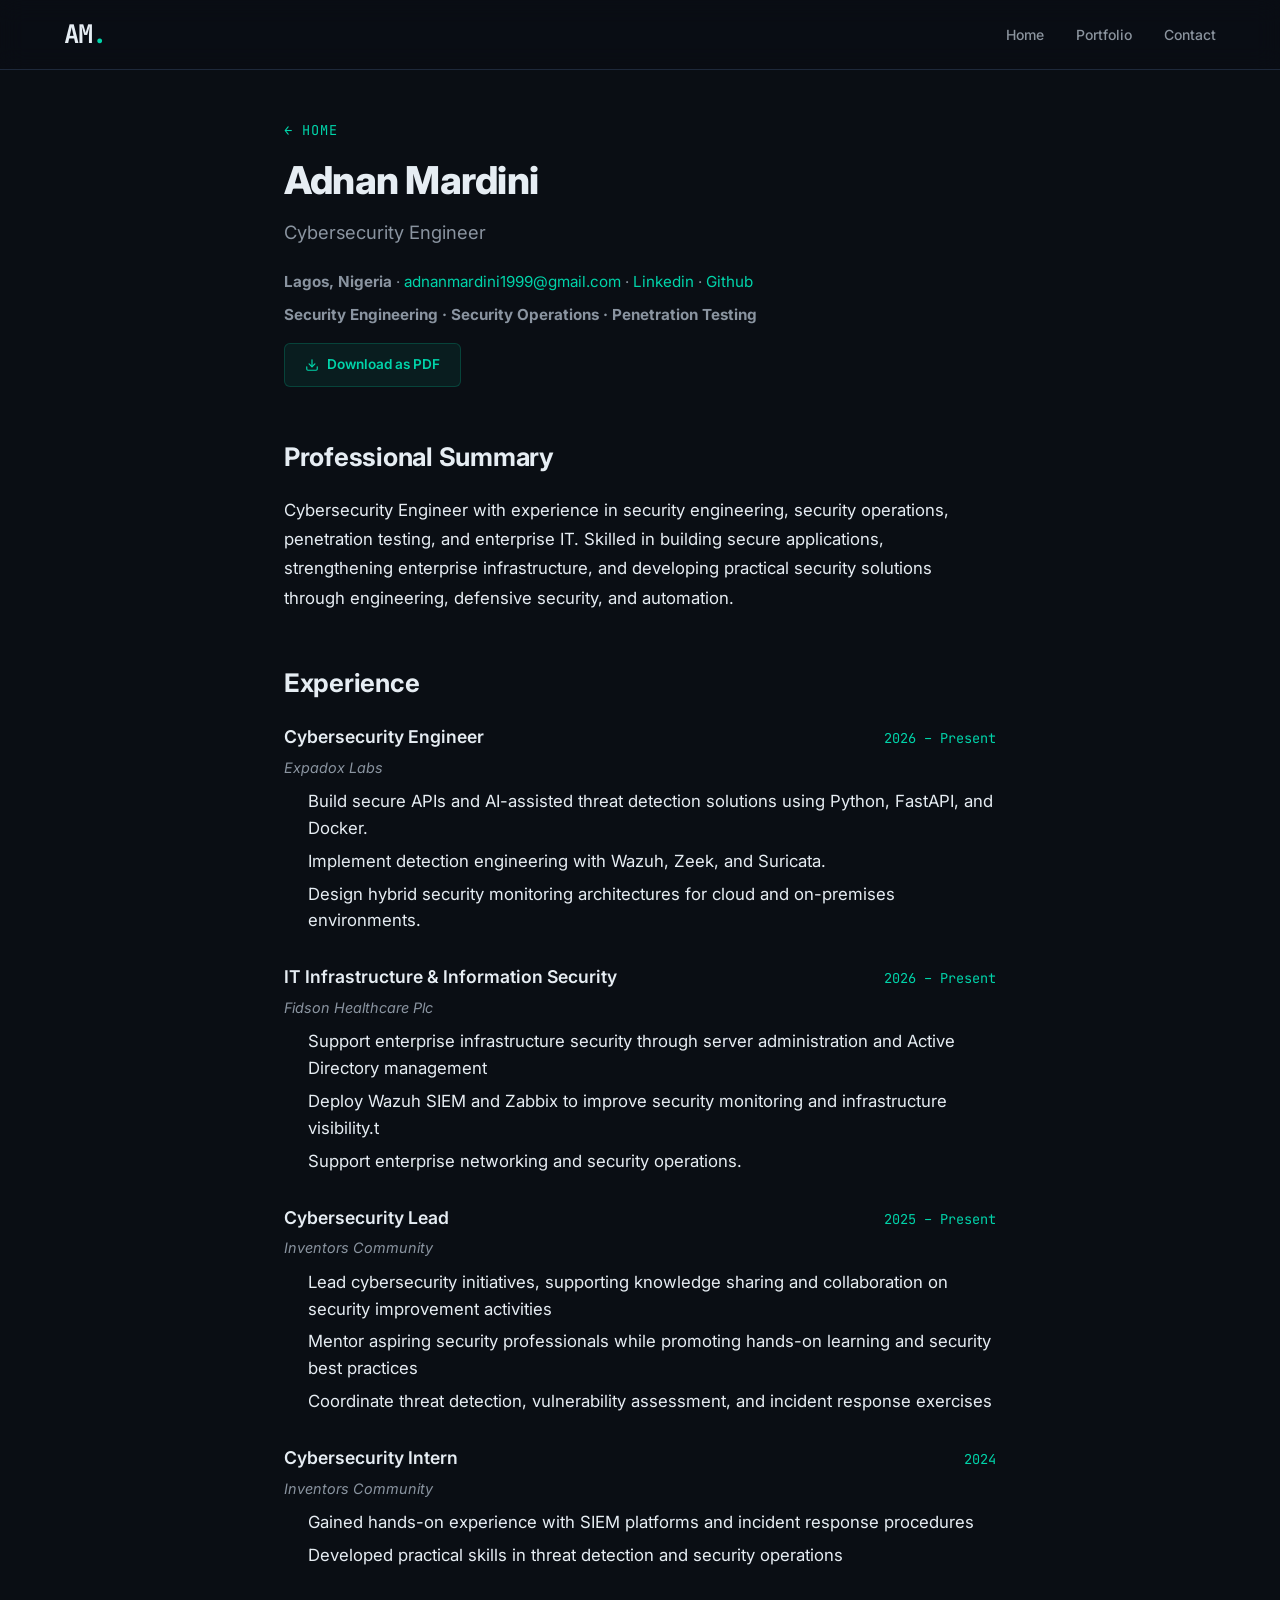
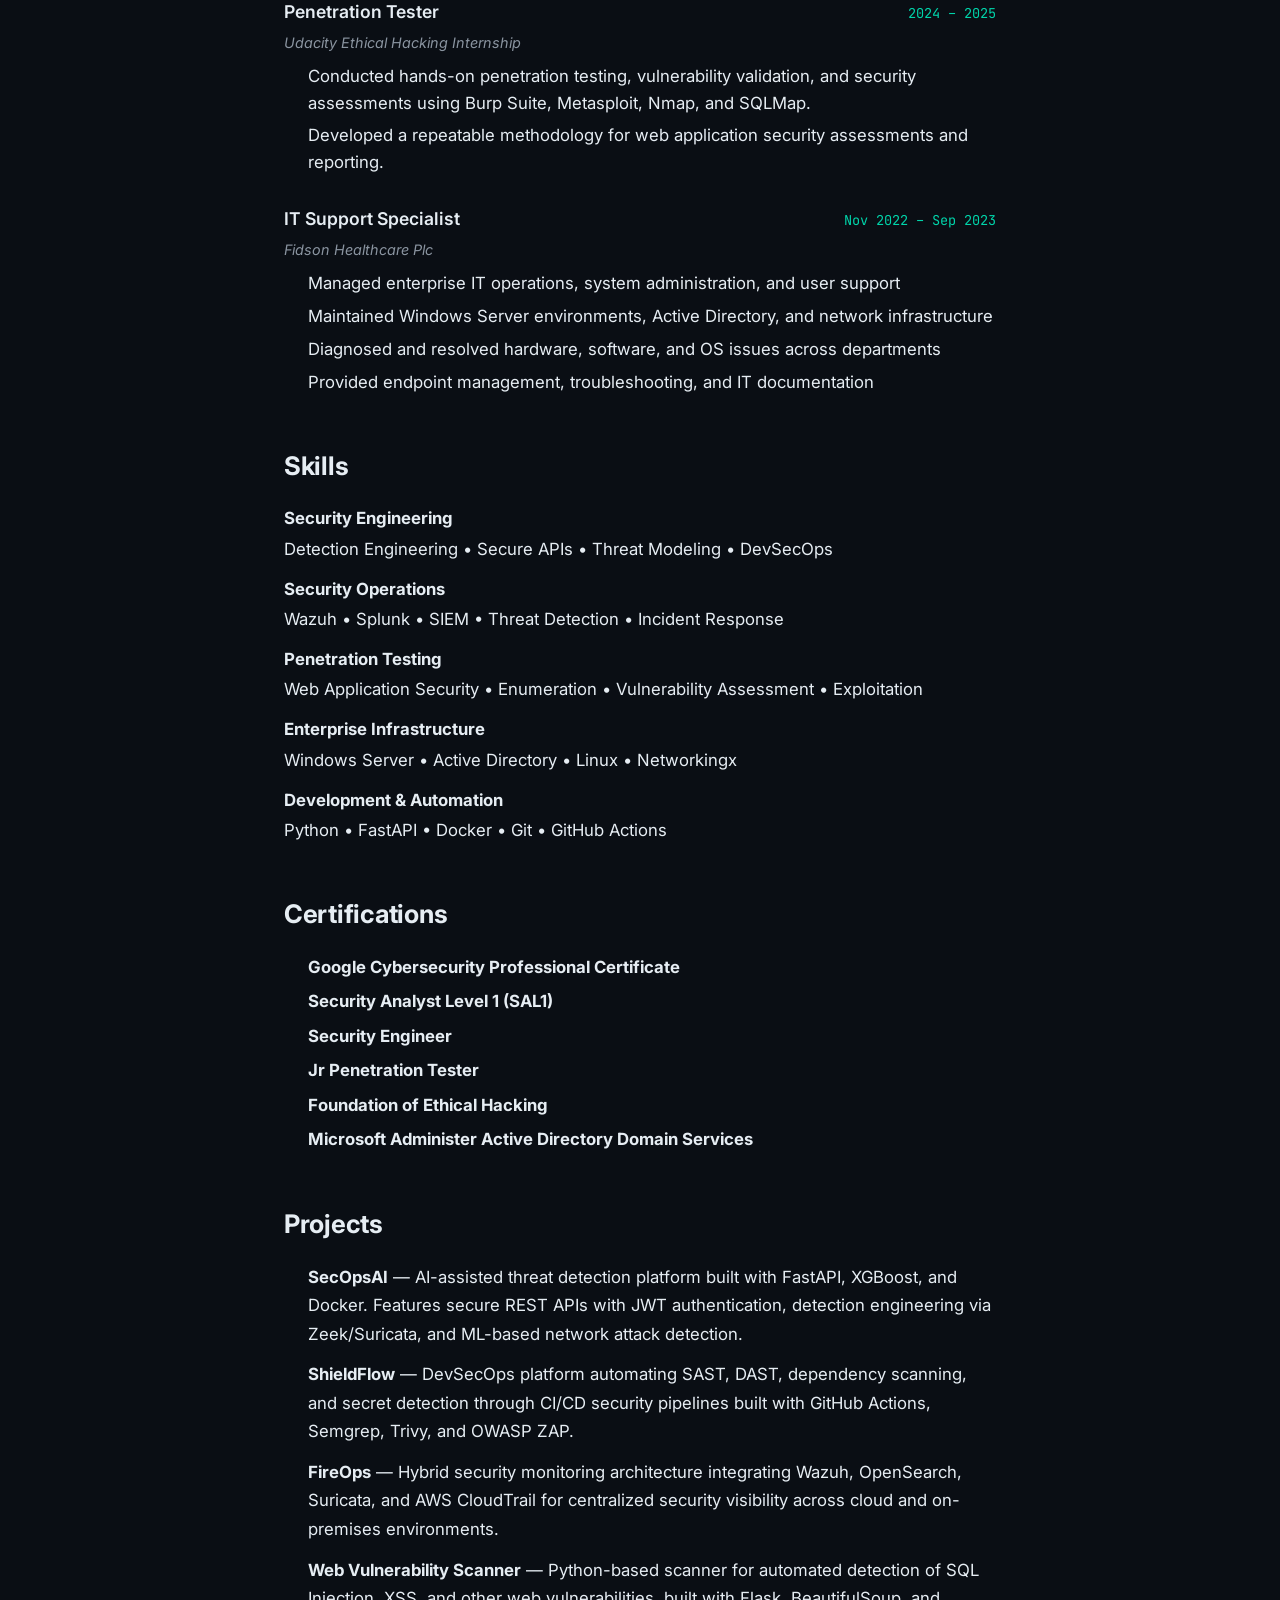
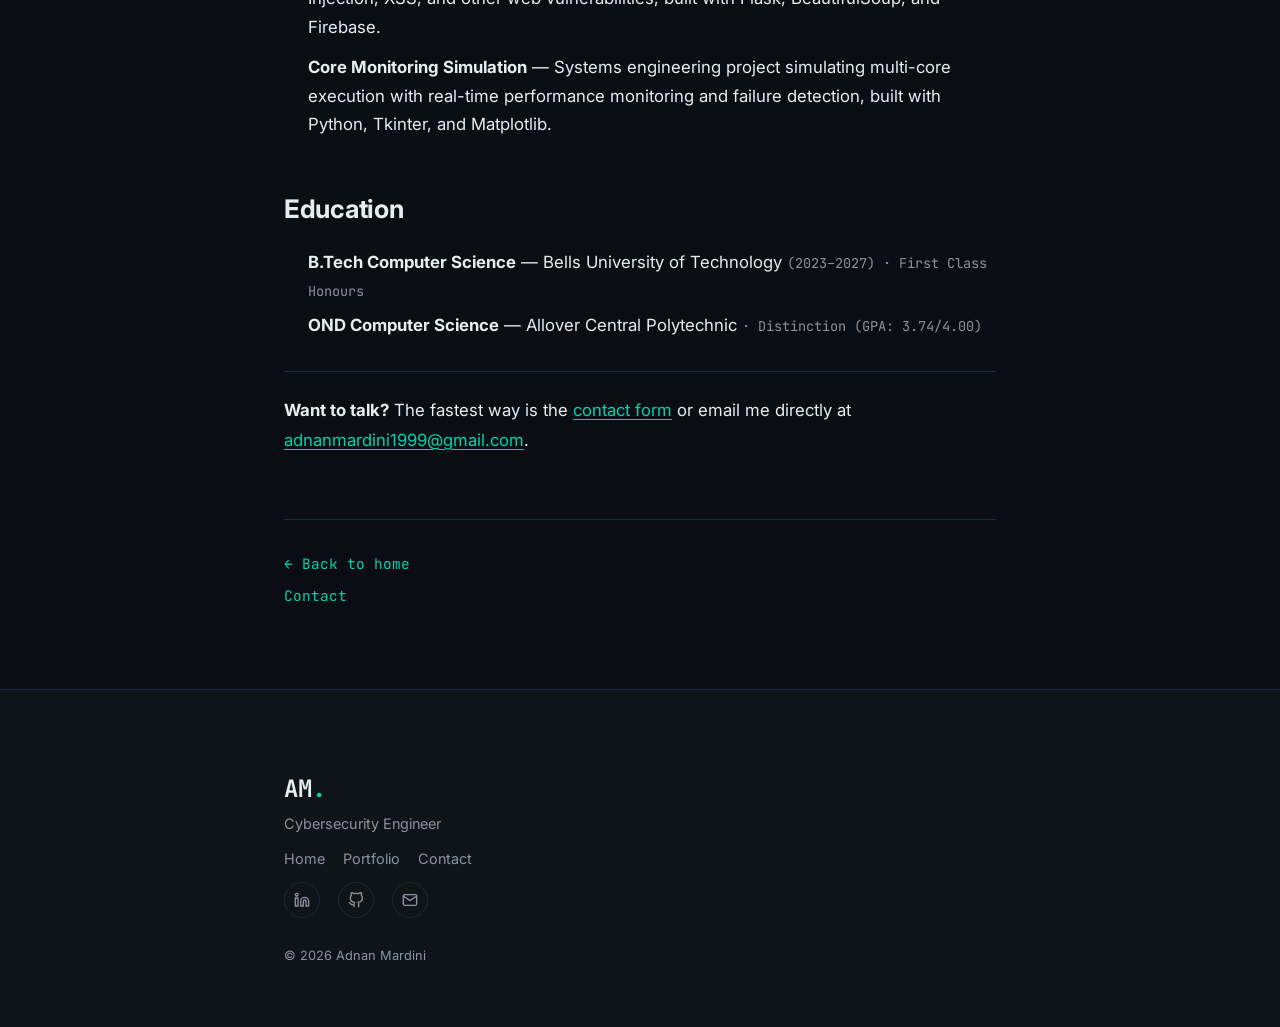
==== resume/index.html @ ed23b0f1 "Initial portfolio website" ====
<!DOCTYPE html>
<html lang="en">
<head>
    <meta charset="UTF-8">
    <meta name="viewport" content="width=device-width, initial-scale=1.0">

    <title>Resume · Adnan Mardini</title>
    <meta name="description" content="Resume of Adnan Mardini — Cybersecurity Engineer specialized in Security Engineering, Security Operations, and Penetration Testing.">
    <meta name="author" content="Adnan Mardini">

    <!-- Open Graph -->
    <meta property="og:title" content="Resume — Adnan Mardini">
    <meta property="og:description" content="Cybersecurity Engineer | Security Engineering | Security Operations | Penetration Testing">
    <meta property="og:type" content="profile">
    <meta property="og:url" content="https://adnanmardini.com/resume/">

    <link rel="canonical" href="https://adnanmardini.com/resume/">

    <!-- Favicon -->
    <link rel="icon" type="image/svg+xml" href="data:image/svg+xml,%3Csvg xmlns='http://www.w3.org/2000/svg' viewBox='0 0 100 100'%3E%3Cdefs%3E%3ClinearGradient id='g' x1='0%25' y1='0%25' x2='100%25' y2='100%25'%3E%3Cstop offset='0%25' style='stop-color:%2300d4aa'/%3E%3Cstop offset='100%25' style='stop-color:%2300a3ff'/%3E%3C/linearGradient%3E%3C/defs%3E%3Crect width='100' height='100' rx='22' fill='url(%23g)'/%3E%3Ctext x='50' y='72' text-anchor='middle' fill='%230a0e14' font-family='Inter,sans-serif' font-weight='900' font-size='62'%3EA%3C/text%3E%3C/svg%3E">

    <!-- Fonts -->
    <link rel="preconnect" href="https://fonts.googleapis.com">
    <link rel="preconnect" href="https://fonts.gstatic.com" crossorigin>
    <link href="https://fonts.googleapis.com/css2?family=Inter:wght@400;500;600;700;800;900&family=JetBrains+Mono:wght@400;500;600;700&display=swap" rel="stylesheet">

    <!-- CSS -->
    <link rel="stylesheet" href="../css/style.css">
</head>
<body>
    <a href="#main-content" class="skip-link">Skip to content</a>

<nav class="navbar">
    <div class="nav-container">
        <a href="../index.html" class="nav-logo">AM<span class="accent">.</span></a>
        <ul class="nav-menu">
            <li><a href="../index.html" class="nav-link">Home</a></li>
            <li><a href="../index.html#portfolio" class="nav-link">Portfolio</a></li>
            <li><a href="../index.html#contact" class="nav-link">Contact</a></li>
        </ul>
    </div>
</nav>

<main id="main-content" class="post-main">
    <article class="post-article">
        <header class="post-header">
            <p class="post-eyebrow"><a href="../index.html">← Home</a></p>
            <h1 class="post-title">Adnan Mardini</h1>
            <p class="post-dek">Cybersecurity Engineer</p>
            <p class="resume-contact">
                <strong>Lagos, Nigeria</strong> ·
                <a href="mailto:adnanmardini1999@gmail.com">adnanmardini1999@gmail.com</a> ·
                <a href="https://linkedin.com/in/adnan-mardini" target="_blank" rel="noopener">Linkedin</a> ·
                <a href="https://github.com/Adnanmardini" target="_blank" rel="noopener">Github</a>
            </p>
            <p class="resume-meta">
                <strong>Security Engineering · Security Operations · Penetration Testing</strong>
            </p>
              <p class="resume-download">
                <a href="../assets/resume/Adnan_Mardini_Resume.pdf" class="btn btn-card" download>
                    <svg width="14" height="14" viewBox="0 0 24 24" fill="none" stroke="currentColor" stroke-width="2" stroke-linecap="round" stroke-linejoin="round"><path d="M21 15v4a2 2 0 0 1-2 2H5a2 2 0 0 1-2-2v-4"/><polyline points="7 10 12 15 17 10"/><line x1="12" y1="15" x2="12" y2="3"/></svg>
                    Download as PDF
                </a>
            </p>
        </header>

        <div class="post-body">

            <h2>Professional Summary</h2>
            <p>Cybersecurity Engineer with experience in security engineering, security operations, penetration testing, and enterprise IT. Skilled in building secure applications, strengthening enterprise infrastructure, and developing practical security solutions through engineering, defensive security, and automation.</p>
            <h2>Experience</h2>

            <div class="resume-role">
                <div class="resume-role-header">
                    <h3>Cybersecurity Engineer</h3>
                    <span class="resume-role-dates">2026 – Present</span>
                </div>
                <p class="resume-role-meta"><em>Expadox Labs</em></p>
                <ul>
                    <li>Build secure APIs and AI-assisted threat detection solutions using Python, FastAPI, and Docker.</li>
                    <li>Implement detection engineering with Wazuh, Zeek, and Suricata.</li>
                    <li>Design hybrid security monitoring architectures for cloud and on-premises environments.</li>
                </ul>
            </div>

            <div class="resume-role">
                <div class="resume-role-header">
                    <h3>IT Infrastructure &amp; Information Security</h3>
                    <span class="resume-role-dates">2026 – Present</span>
                </div>
                <p class="resume-role-meta"><em>Fidson Healthcare Plc</em></p>
                <ul>
                    <li>Support enterprise infrastructure security through server administration and Active Directory management</li>
                    <li>Deploy Wazuh SIEM and Zabbix to improve security monitoring and infrastructure visibility.t</li>
                    <li>Support enterprise networking and security operations.</li>
                </ul>
            </div>

            <div class="resume-role">
                <div class="resume-role-header">
                    <h3>Cybersecurity Lead</h3>
                    <span class="resume-role-dates">2025 – Present</span>
                </div>
                <p class="resume-role-meta"><em>Inventors Community</em></p>
                <ul>
                    <li>Lead cybersecurity initiatives, supporting knowledge sharing and collaboration on security improvement activities</li>
                    <li>Mentor aspiring security professionals while promoting hands-on learning and security best practices</li>
                    <li>Coordinate threat detection, vulnerability assessment, and incident response exercises</li>
                </ul>
            </div>

            <div class="resume-role">
                <div class="resume-role-header">
                    <h3>Cybersecurity Intern</h3>
                    <span class="resume-role-dates">2024</span>
                </div>
                <p class="resume-role-meta"><em>Inventors Community</em></p>
                <ul>
                    <li>Gained hands-on experience with SIEM platforms and incident response procedures</li>
                    <li>Developed practical skills in threat detection and security operations</li>
                </ul>
            </div>

            <div class="resume-role">
                <div class="resume-role-header">
                    <h3>Penetration Tester</h3>
                    <span class="resume-role-dates">2024 – 2025</span>
                </div>
                <p class="resume-role-meta"><em>Udacity Ethical Hacking Internship</em></p>
                <ul>
                    <li>Conducted hands-on penetration testing, vulnerability validation, and security assessments using Burp Suite, Metasploit, Nmap, and SQLMap.</li>
                    <li>Developed a repeatable methodology for web application security assessments and reporting.</li>
                </ul>
            </div>

            <div class="resume-role">
                <div class="resume-role-header">
                    <h3>IT Support Specialist</h3>
                    <span class="resume-role-dates"> Nov 2022 – Sep 2023</span>
                </div>
                <p class="resume-role-meta"><em>Fidson Healthcare Plc</em></p>
                <ul>
                    <li>Managed enterprise IT operations, system administration, and user support</li>
                    <li>Maintained Windows Server environments, Active Directory, and network infrastructure</li>
                    <li>Diagnosed and resolved hardware, software, and OS issues across departments</li>
                    <li>Provided endpoint management, troubleshooting, and IT documentation</li>
                </ul>
            </div>

            <h2>Skills</h2>
            <dl class="resume-skills">
                <dt>Security Engineering</dt>
                <dd>Detection Engineering • Secure APIs • Threat Modeling • DevSecOps</dd>
                <dt>Security Operations</dt>
                <dd>Wazuh • Splunk  • SIEM • Threat Detection • Incident Response</dd>
                <dt>Penetration Testing</dt>
                <dd>Web Application Security • Enumeration • Vulnerability Assessment • Exploitation</dd>
                <dt>Enterprise Infrastructure</dt>
                <dd>Windows Server • Active Directory • Linux • Networkingx</dd>
                <dt>Development &amp; Automation</dt>
                <dd>Python • FastAPI • Docker • Git • GitHub Actions</dd>
            </dl>

            <h2>Certifications</h2>
            <ul class="resume-list">
                <li><strong>Google Cybersecurity Professional Certificate</strong></li>
                <li><strong>Security Analyst Level 1 (SAL1)</strong></li>
                <li><strong>Security Engineer</strong></li>
                <li><strong>Jr Penetration Tester</strong></li>
                <li><strong>Foundation of Ethical Hacking</strong></li>
                <li><strong>Microsoft Administer Active Directory Domain Services</strong></li>
            </ul>

            <h2>Projects</h2>
            <ul class="resume-list resume-projects">
                <li><strong>SecOpsAI</strong> — AI-assisted threat detection platform built with FastAPI, XGBoost, and Docker. Features secure REST APIs with JWT authentication, detection engineering via Zeek/Suricata, and ML-based network attack detection.</li>
                <li><strong>ShieldFlow</strong> —  DevSecOps platform automating SAST, DAST, dependency scanning, and secret detection through CI/CD security pipelines built with GitHub Actions, Semgrep, Trivy, and OWASP ZAP.</li>
                <li><strong>FireOps</strong> — Hybrid security monitoring architecture integrating Wazuh, OpenSearch, Suricata, and AWS CloudTrail for centralized security visibility across cloud and on-premises environments.</li>
                <li><strong>Web Vulnerability Scanner</strong> — Python-based scanner for automated detection of SQL Injection, XSS, and other web vulnerabilities, built with Flask, BeautifulSoup, and Firebase.</li>
                <li><strong>Core Monitoring Simulation</strong> — Systems engineering project simulating multi-core execution with real-time performance monitoring and failure detection, built with Python, Tkinter, and Matplotlib.</li>
            </ul>

            <h2>Education</h2>
            <ul class="resume-list">
                <li><strong>B.Tech Computer Science</strong> — Bells University of Technology <span class="resume-list-meta">(2023–2027) · First Class Honours</span></li>
                <li><strong>OND Computer Science</strong> — Allover Central Polytechnic <span class="resume-list-meta">· Distinction (GPA: 3.74/4.00)</span></li>
            </ul>

            <div style="margin-top: 32px; padding-top: 24px; border-top: 1px solid var(--border-color);">
                <p>
                    <strong>Want to talk?</strong> The fastest way is the <a href="../index.html#contact">contact form</a> or email me directly at <a href="mailto:adnanmardini1999@gmail.com">adnanmardini1999@gmail.com</a>.
                </p>
            </div>
        </div>

        <footer class="post-footer">
            <p class="post-back"><a href="../index.html">← Back to home</a></p>
            <p class="post-back" style="margin-top: 8px;"><a href="../index.html#contact">Contact</a></p>
        </footer>
    </article>
</main>

<footer class="footer">
    <div class="footer-container">
        <div class="footer-brand">
            <span class="footer-logo">AM<span class="accent">.</span></span>
            <p>Cybersecurity Engineer</p>
        </div>
        <div class="footer-links">
            <a href="../index.html#home">Home</a>
            <a href="../index.html#portfolio">Portfolio</a>
            <a href="../index.html#contact">Contact</a>
        </div>
        <div class="footer-social">
            <a href="https://linkedin.com/in/adnan-mardini" target="_blank" rel="noopener" aria-label="LinkedIn">
                <svg width="16" height="16" viewBox="0 0 24 24" fill="none" stroke="currentColor" stroke-width="2" stroke-linecap="round" stroke-linejoin="round"><path d="M16 8a6 6 0 0 1 6 6v7h-4v-7a2 2 0 0 0-2-2 2 2 0 0 0-2 2v7h-4v-7a6 6 0 0 1 6-6z"/><rect x="2" y="9" width="4" height="12"/><circle cx="4" cy="4" r="2"/></svg>
            </a>
            <a href="https://github.com/Adnanmardini" target="_blank" rel="noopener" aria-label="GitHub">
                <svg width="16" height="16" viewBox="0 0 24 24" fill="none" stroke="currentColor" stroke-width="2" stroke-linecap="round" stroke-linejoin="round"><path d="M9 19c-5 1.5-5-2.5-7-3m14 6v-3.87a3.37 3.37 0 0 0-.94-2.61c3.14-.35 6.44-1.54 6.44-7A5.44 5.44 0 0 0 20 4.77 5.07 5.07 0 0 0 19.91 1S18.73.65 16 2.48a13.38 13.38 0 0 0-7 0C6.27.65 5.09 1 5.09 1A5.07 5.07 0 0 0 5 4.77a5.44 5.44 0 0 0-1.5 3.78c0 5.42 3.3 6.61 6.44 7A3.37 3.37 0 0 0 9 18.13V22"/></svg>
            </a>
            <a href="mailto:adnanmardini1999@gmail.com" aria-label="Email">
                <svg width="16" height="16" viewBox="0 0 24 24" fill="none" stroke="currentColor" stroke-width="2" stroke-linecap="round" stroke-linejoin="round"><path d="M4 4h16c1.1 0 2 .9 2 2v12c0 1.1-.9 2-2 2H4c-1.1 0-2-.9-2-2V6c0-1.1.9-2 2-2z"/><polyline points="22,6 12,13 2,6"/></svg>
            </a>
        </div>
        <p class="footer-copyright">© 2026 Adnan Mardini</p>
    </div>
</footer>

</body>
</html>
---- css/style.css ----
/* ============================================
   PORTFOLIO: ADNAN MARDINI
   Cybersecurity Engineer
   Dark Theme — Cybersecurity Aesthetic
   Zero External Icon Dependencies
   ============================================ */

/* ---------- CSS VARIABLES ---------- */
:root {
    --bg-primary: #0a0e14;
    --bg-secondary: #0f1419;
    --bg-tertiary: #151b23;
    --bg-card: #161c24;
    --border-color: #1e293b;
    --border-hover: #2d3a4a;
    
    --text-primary: #e6edf3;
    --text-secondary: #8b949e;
    --text-muted: #8a94a0;  /* WCAG AA: 6.0:1 on bg-secondary, 5.6:1 on bg-card */
    
    --accent-primary: #00d4aa;
    --accent-secondary: #00a3ff;
    --accent-danger: #f85149;
    --accent-warning: #d2991d;
    --accent-purple: #a371f7;
    
    --gradient-primary: linear-gradient(135deg, #00d4aa 0%, #00a3ff 100%);
    --gradient-danger: linear-gradient(135deg, #f85149 0%, #ff7b72 100%);
    --gradient-purple: linear-gradient(135deg, #a371f7 0%, #7c3aed 100%);
    --gradient-dark: linear-gradient(135deg, #0f1419 0%, #151b23 100%);
    
    --font-sans: 'Inter', -apple-system, BlinkMacSystemFont, 'Segoe UI', sans-serif;
    --font-mono: 'JetBrains Mono', 'Fira Code', monospace;
    
    --radius-sm: 6px;
    --radius-md: 10px;
    --radius-lg: 16px;
    --radius-xl: 24px;
    
    --shadow-sm: 0 1px 3px rgba(0, 0, 0, 0.4);
    --shadow-md: 0 4px 14px rgba(0, 0, 0, 0.5);
    --shadow-lg: 0 8px 30px rgba(0, 0, 0, 0.6);
    --shadow-glow: 0 0 20px rgba(0, 212, 170, 0.15);
    --shadow-glow-blue: 0 0 20px rgba(0, 163, 255, 0.15);
    
    --transition-fast: 0.15s ease;
    --transition-base: 0.3s ease;
    --transition-slow: 0.5s ease;
    
    --container-max: 1200px;
    --nav-height: 70px;
}

/* ---------- CSS RESET ---------- */
*, *::before, *::after {
    margin: 0;
    padding: 0;
    box-sizing: border-box;
}

html {
    scroll-behavior: smooth;
    scroll-padding-top: var(--nav-height);
}

body {
    font-family: var(--font-sans);
    background-color: var(--bg-primary);
    color: var(--text-primary);
    line-height: 1.6;
    overflow-x: hidden;
    -webkit-font-smoothing: antialiased;
    -moz-osx-font-smoothing: grayscale;
}

a {
    text-decoration: none;
    color: inherit;
}

ul {
    list-style: none;
}

/* ---------- ACCESSIBILITY: SKIP LINK + FOCUS ---------- */
.skip-link {
    position: absolute;
    top: -100px;
    left: 16px;
    z-index: 10000;
    background: var(--accent-primary);
    color: var(--bg-primary);
    padding: 10px 16px;
    border-radius: var(--radius-sm);
    font-family: var(--font-mono);
    font-size: 0.9rem;
    font-weight: 600;
    text-decoration: none;
    transition: top 0.2s ease;
}

.skip-link:focus {
    top: 16px;
    outline: 2px solid var(--text-primary);
    outline-offset: 2px;
}

/* Visible focus ring for keyboard navigation across all interactive elements.
   Uses :focus-visible so mouse clicks don't trigger the ring — only keyboard. */
:focus-visible {
    outline: 2px solid var(--accent-primary);
    outline-offset: 3px;
    border-radius: 2px;
}

/* Form fields and terminal input override :focus-visible with their own styling. */
.form-group input:focus-visible,
.form-group textarea:focus-visible,
.terminal-input:focus-visible {
    outline: none;
}

/* Screen-reader-only utility */
.sr-only {
    position: absolute;
    width: 1px;
    height: 1px;
    padding: 0;
    margin: -1px;
    overflow: hidden;
    clip: rect(0, 0, 0, 0);
    white-space: nowrap;
    border: 0;
}

img {
    max-width: 100%;
    display: block;
}

/* ---------- SCROLLBAR ---------- */
::-webkit-scrollbar {
    width: 6px;
}

::-webkit-scrollbar-track {
    background: var(--bg-primary);
}

::-webkit-scrollbar-thumb {
    background: var(--border-hover);
    border-radius: 3px;
}

::-webkit-scrollbar-thumb:hover {
    background: var(--text-muted);
}

/* ---------- SELECTION ---------- */
::selection {
    background: rgba(0, 212, 170, 0.3);
    color: var(--text-primary);
}

/* ============================================
   NAVIGATION
   ============================================ */
.navbar {
    position: fixed;
    top: 0;
    left: 0;
    width: 100%;
    height: var(--nav-height);
    background: rgba(10, 14, 20, 0.85);
    backdrop-filter: blur(12px);
    -webkit-backdrop-filter: blur(12px);
    border-bottom: 1px solid var(--border-color);
    z-index: 1000;
    transition: var(--transition-base);
}

.navbar.scrolled {
    box-shadow: var(--shadow-md);
    border-bottom-color: var(--border-hover);
}

.nav-container {
    max-width: var(--container-max);
    margin: 0 auto;
    padding: 0 24px;
    height: 100%;
    display: flex;
    align-items: center;
    justify-content: space-between;
}

.nav-logo {
    font-family: var(--font-mono);
    font-size: 1.6rem;
    font-weight: 700;
    color: var(--text-primary);
    letter-spacing: -1px;
}

.nav-logo .accent {
    color: var(--accent-primary);
}

.nav-menu {
    display: flex;
    gap: 32px;
}

.nav-link {
    font-size: 0.875rem;
    font-weight: 500;
    color: var(--text-secondary);
    transition: var(--transition-fast);
    position: relative;
    padding: 4px 0;
}

.nav-link::after {
    content: '';
    position: absolute;
    bottom: -2px;
    left: 0;
    width: 0;
    height: 2px;
    background: var(--gradient-primary);
    border-radius: 1px;
    transition: width var(--transition-base);
}

.nav-link:hover,
.nav-link.active {
    color: var(--text-primary);
}

.nav-link:hover::after,
.nav-link.active::after {
    width: 100%;
}

/* Mobile Toggle */
.nav-toggle {
    display: none;
    flex-direction: column;
    gap: 5px;
    cursor: pointer;
    padding: 4px;
    background: transparent;
    border: none;
    color: inherit;
}

.nav-toggle .bar {
    width: 22px;
    height: 2px;
    background: var(--text-primary);
    border-radius: 1px;
    transition: var(--transition-base);
}

.nav-toggle.active .bar:nth-child(1) {
    transform: rotate(45deg) translate(5px, 5px);
}

.nav-toggle.active .bar:nth-child(2) {
    opacity: 0;
}

.nav-toggle.active .bar:nth-child(3) {
    transform: rotate(-45deg) translate(5px, -5px);
}

/* ============================================
   HERO SECTION
   ============================================ */

.hero {
    min-height: 100vh;
    display: flex;
    align-items: center;
    justify-content: center;
    position: relative;
    padding: 120px 24px 80px;
    overflow: hidden;
}

.hero-bg-grid {
    position: absolute;
    inset: 0;
    background-image:
        linear-gradient(rgba(0, 212, 170, 0.03) 1px, transparent 1px),
        linear-gradient(90deg, rgba(0, 212, 170, 0.03) 1px, transparent 1px);
    background-size: 60px 60px;
    mask-image: radial-gradient(ellipse 70% 70% at 50% 50%, black 40%, transparent 70%);
    -webkit-mask-image: radial-gradient(ellipse 70% 70% at 50% 50%, black 40%, transparent 70%);
}

.hero-container {
    width: 100%;
    max-width: 850px;
    margin: 0 auto;
    text-align: center;
    position: relative;
    z-index: 1;
}

.hero-badge {
    display: inline-flex;
    align-items: center;
    gap: 8px;
    background: rgba(0, 212, 170, 0.08);
    border: 1px solid rgba(0, 212, 170, 0.2);
    color: var(--accent-primary);
    font-size: 0.8rem;
    font-weight: 600;
    padding: 8px 18px;
    border-radius: 50px;
    margin-bottom: 32px;
    letter-spacing: 0.5px;
}

.pulse-dot {
    width: 8px;
    height: 8px;
    background: var(--accent-primary);
    border-radius: 50%;
    animation: pulse 2s infinite;
}

@keyframes pulse {
    0%,100% {
        opacity:1;
        transform:scale(1);
    }
    50% {
        opacity:.5;
        transform:scale(1.3);
    }
}

.hero-title {
    margin-bottom: 16px;
}

.hero-greeting {
    display:block;
    font-size:1.1rem;
    font-weight:500;
    color:var(--text-secondary);
    margin-bottom:8px;
}

.hero-name {
    display:block;
    font-size:3.5rem;
    font-weight:900;
    letter-spacing:-1.5px;
    background:var(--gradient-primary);
    -webkit-background-clip:text;
    -webkit-text-fill-color:transparent;
    background-clip:text;
    line-height:1.1;
}

.hero-role {
    font-family:var(--font-mono);
    font-size:1.25rem;
    font-weight:500;
    color:var(--text-secondary);
    margin-bottom:24px;
    min-height:32px;
}

.typing-text {
    color:var(--accent-primary);
}

.cursor {
    color:var(--accent-primary);
    animation:blink 1s infinite;
}

@keyframes blink {
    0%,50% {opacity:1;}
    51%,100% {opacity:0;}
}

/* ---------- Hero Description ---------- */

.hero-description {
    max-width: 640px;
    margin: 0 auto 40px;
    font-size: 1.05rem;
    line-height: 1.8;
    color: var(--text-secondary);
    text-align: center;
}

/* ---------- Responsive ---------- */

@media (max-width: 992px) {

    .hero-name {
        font-size: 3rem;
    }

    .hero-role {
        font-size: 1.15rem;
    }

    .hero-description {
        max-width: 90%;
    }
}

@media (max-width: 768px) {

    .hero {
        padding: 100px 20px 60px;
    }

    .hero-name {
        font-size: 2.5rem;
    }

    .hero-role {
        font-size: 1rem;
    }

    .hero-description {
        font-size: 1rem;
        max-width: 100%;
        margin: 0 auto 32px;
    }
}

@media (max-width: 480px) {

    .hero-name {
        font-size: 2rem;
    }

    .hero-greeting {
        font-size: 1rem;
    }

    .hero-description {
        font-size: 0.95rem;
        line-height: 1.7;
    }
}

/* Hero CTAs */
.hero-cta {
    display: flex;
    justify-content: center;
    gap: 16px;
    flex-wrap: wrap;
    margin-bottom: 56px;
}

.btn {
    display: inline-flex;
    align-items: center;
    gap: 8px;
    padding: 12px 24px;
    border-radius: var(--radius-md);
    font-size: 0.9rem;
    font-weight: 600;
    cursor: pointer;
    transition: var(--transition-base);
    border: none;
    font-family: var(--font-sans);
}

.btn svg {
    flex-shrink: 0;
}

.btn-primary {
    background: var(--gradient-primary);
    color: #0a0e14;
    box-shadow: var(--shadow-glow);
}

.btn-primary:hover {
    transform: translateY(-2px);
    box-shadow: 0 0 30px rgba(0, 212, 170, 0.25);
}

.btn-secondary {
    background: rgba(255, 255, 255, 0.06);
    color: var(--text-primary);
    border: 1px solid var(--border-color);
}

.btn-secondary:hover {
    background: rgba(255, 255, 255, 0.1);
    border-color: var(--border-hover);
    transform: translateY(-2px);
}

.btn-outline {
    background: transparent;
    color: var(--text-secondary);
    border: 1px solid var(--border-color);
}

.btn-outline:hover {
    color: var(--text-primary);
    border-color: var(--text-muted);
    transform: translateY(-2px);
}

.btn-card {
    display: inline-flex;
    align-items: center;
    gap: 8px;
    padding: 10px 20px;
    background: rgba(0, 212, 170, 0.08);
    color: var(--accent-primary);
    border: 1px solid rgba(0, 212, 170, 0.2);
    border-radius: var(--radius-sm);
    font-size: 0.85rem;
    font-weight: 600;
    transition: var(--transition-base);
    cursor: pointer;
}

.btn-card svg {
    flex-shrink: 0;
}

.btn-card:hover {
    background: rgba(0, 212, 170, 0.15);
    border-color: rgba(0, 212, 170, 0.4);
}

/* ============================================
   HERO STATS
   ============================================ */

.hero-stats {
    display: flex;
    justify-content: center;
    align-items: center;
    gap: 2rem;
    margin-top: 3rem;
    flex-wrap: wrap;
}

.stat-item {
    display: flex;
    flex-direction: column;
    align-items: center;
    min-width: 100px;
    text-align: center;
}

.stat-number {
    font-family: var(--font-mono);
    font-size: 2.2rem;
    font-weight: 700;
    line-height: 1;
    color: var(--text-primary);
}

.stat-number.stat-text {
    font-size: 1.8rem;
    letter-spacing: 0.02em;
    color: var(--accent-primary);
}

.stat-suffix {
    font-family: var(--font-mono);
    font-size: 1.4rem;
    font-weight: 600;
    color: var(--accent-primary);
}

.stat-label {
    margin-top: 8px;
    font-size: 0.8rem;
    color: var(--text-muted);
    text-transform: uppercase;
    letter-spacing: 1px;
    line-height: 1.4;
}

.stat-divider {
    width: 1px;
    height: 36px;
    background: var(--border-color);
}

/* ============================================
   SCROLL INDICATOR
   ============================================ */

.scroll-indicator {
    position: absolute;
    bottom: 32px;
    left: 50%;
    transform: translateX(-50%);
    display: flex;
    flex-direction: column;
    align-items: center;
    gap: 8px;
    color: var(--text-muted);
    font-size: 0.7rem;
    text-transform: uppercase;
    letter-spacing: 2px;
    animation: float 3s ease-in-out infinite;
}

.scroll-indicator svg {
    flex-shrink: 0;
}

@keyframes float {
    0%,100% {
        transform: translateX(-50%) translateY(0);
    }
    50% {
        transform: translateX(-50%) translateY(-8px);
    }
}

/* ============================================
   RESPONSIVE
   ============================================ */

@media (max-width: 768px) {

    .hero-stats {
        gap: 1.5rem;
        margin-top: 2.5rem;
    }

    .stat-item {
        min-width: 90px;
    }

    .stat-number {
        font-size: 1.8rem;
    }

    .stat-number.stat-text {
        font-size: 1.5rem;
    }

    .stat-suffix {
        font-size: 1.2rem;
    }

    .stat-label {
        font-size: 0.72rem;
    }

    .stat-divider {
        height: 28px;
    }

    .scroll-indicator {
        bottom: 20px;
        font-size: 0.65rem;
    }
}

@media (max-width: 480px) {

    .hero-stats {
        gap: 1rem;
    }

    .stat-item {
        min-width: 80px;
    }

    .stat-number {
        font-size: 1.6rem;
    }

    .stat-number.stat-text {
        font-size: 1.35rem;
    }

    .stat-suffix {
        font-size: 1rem;
    }

    .stat-label {
        font-size: 0.68rem;
        letter-spacing: 0.5px;
    }

    .stat-divider {
        display: none;
    }

    .scroll-indicator {
        display: none;
    }
}

/* ============================================
   SECTION COMMONS
   ============================================ */
section {
    padding: 100px 24px;
}

.section-container {
    max-width: var(--container-max);
    margin: 0 auto;
}

.section-title {
    font-size: 2rem;
    font-weight: 800;
    color: var(--text-primary);
    margin-bottom: 8px;
    letter-spacing: -0.5px;
}

.section-number {
    font-family: var(--font-mono);
    font-size: 1.1rem;
    color: var(--accent-primary);
    font-weight: 500;
    margin-right: 8px;
}

.section-subtitle {
    color: var(--text-secondary);
    font-size: 1rem;
    margin-bottom: 48px;
    max-width: 560px;
}

/* ============================================
   ABOUT SECTION
   ============================================ */
.about {
    background: var(--bg-secondary);
}

.about-grid {
    display: grid;
    grid-template-columns: 1.2fr 0.8fr;
    gap: 56px;
    align-items: start;
}

.about-text p {
    color: var(--text-secondary);
    margin-bottom: 16px;
    font-size: 0.95rem;
    line-height: 1.75;
}

.about-intro {
    font-size: 1.05rem !important;
    color: var(--text-primary) !important;
}

.highlight {
    color: var(--accent-primary);
    font-weight: 500;
}

.about-text strong {
    color: var(--text-primary);
    font-weight: 600;
}

.about-highlights {
    display: flex;
    flex-direction: column;
    gap: 16px;
    margin-top: 32px;
}

.highlight-item {
    display: flex;
    align-items: flex-start;
    gap: 14px;
    background: var(--bg-card);
    padding: 16px 20px;
    border-radius: var(--radius-md);
    border: 1px solid var(--border-color);
    transition: var(--transition-base);
}

.highlight-item:hover {
    border-color: var(--border-hover);
    transform: translateX(4px);
}

.highlight-icon {
    flex-shrink: 0;
    margin-top: 2px;
    color: var(--accent-primary);
}

.highlight-item strong {
    display: block;
    color: var(--text-primary);
    font-size: 0.9rem;
    margin-bottom: 2px;
}

.highlight-item span {
    font-size: 0.8rem;
    color: var(--text-muted);
}

/* About Image */
.about-image-wrapper {
    display: flex;
    flex-direction: column;
    gap: 24px;
}

.about-image-container {
    position: relative;
    border-radius: var(--radius-lg);
    overflow: hidden;
    border: 1px solid var(--border-color);
    aspect-ratio: 3/4;
    background: var(--bg-tertiary);
}

.about-profile-img {
    width: 100%;
    height: 100%;
    object-fit: cover;
    border-radius: var(--radius-lg);
}

.about-quick-facts {
    display: flex;
    flex-direction: column;
    gap: 8px;
}

.fact {
    display: flex;
    align-items: center;
    gap: 10px;
    font-size: 0.85rem;
    color: var(--text-secondary);
    background: var(--bg-card);
    padding: 10px 16px;
    border-radius: var(--radius-sm);
    border: 1px solid var(--border-color);
}

/* ============================================
   EXPERTISE SECTION
   ============================================ */
.expertise {
    background: var(--bg-primary);
}

.expertise-grid {
    display: grid;
    grid-template-columns: 1fr 1fr;
    gap: 28px;
    margin-bottom: 48px;
}

.expertise-card {
    background: var(--bg-card);
    border: 1px solid var(--border-color);
    border-radius: var(--radius-lg);
    padding: 36px;
    transition: var(--transition-base);
    position: relative;
    overflow: hidden;
}

.expertise-card::before {
    content: '';
    position: absolute;
    top: 0;
    left: 0;
    width: 100%;
    height: 3px;
}

.expertise-card.defensive::before {
    background: var(--gradient-primary);
}

.expertise-card.offensive::before {
    background: var(--gradient-danger);
}

.expertise-card:hover {
    border-color: var(--border-hover);
    transform: translateY(-4px);
    box-shadow: var(--shadow-lg);
}

.card-icon {
    margin-bottom: 20px;
    width: 60px;
    height: 60px;
    display: flex;
    align-items: center;
    justify-content: center;
    border-radius: var(--radius-md);
}

.card-icon svg {
    flex-shrink: 0;
}

.expertise-card.defensive .card-icon {
    background: rgba(0, 212, 170, 0.1);
    color: var(--accent-primary);
}

.expertise-card.offensive .card-icon {
    background: rgba(248, 81, 73, 0.1);
    color: var(--accent-danger);
}

.expertise-card h3 {
    font-size: 1.3rem;
    font-weight: 700;
    margin-bottom: 4px;
    color: var(--text-primary);
}

.card-subtitle {
    font-size: 0.85rem;
    color: var(--text-muted);
    font-family: var(--font-mono);
    margin-bottom: 24px;
}

.expertise-list {
    display: flex;
    flex-direction: column;
    gap: 16px;
    margin-bottom: 24px;
}

.expertise-list li {
    display: flex;
    gap: 12px;
}

.expertise-list li svg {
    flex-shrink: 0;
    margin-top: 3px;
}

.expertise-card.defensive .expertise-list li svg {
    color: var(--accent-primary);
}

.expertise-card.offensive .expertise-list li svg {
    color: var(--accent-danger);
}

.expertise-list strong {
    display: block;
    font-size: 0.88rem;
    color: var(--text-primary);
    margin-bottom: 2px;
}

.expertise-list span {
    font-size: 0.82rem;
    color: var(--text-muted);
    line-height: 1.5;
}

.expertise-tags {
    display: flex;
    flex-wrap: wrap;
    gap: 8px;
}

.expertise-tags span {
    font-family: var(--font-mono);
    font-size: 0.72rem;
    padding: 4px 10px;
    border-radius: 4px;
    background: rgba(255, 255, 255, 0.04);
    border: 1px solid var(--border-color);
    color: var(--text-muted);
}

/* Bridge */
.expertise-bridge {
    display: flex;
    align-items: center;
    gap: 20px;
    text-align: center;
}

.bridge-line {
    flex: 1;
    height: 1px;
    background: var(--border-color);
}

.bridge-content {
    max-width: 500px;
    padding: 20px;
}

.bridge-content svg {
    color: var(--accent-purple);
    margin-bottom: 8px;
    flex-shrink: 0;
}

.bridge-content h3,
.bridge-content h4 {
    font-size: 0.95rem;
    color: var(--text-primary);
    margin-bottom: 6px;
}

.bridge-content p {
    font-size: 0.82rem;
    color: var(--text-muted);
    line-height: 1.6;
}

/* ============================================
   PORTFOLIO SECTION
   ============================================ */
.portfolio {
    background: var(--bg-secondary);
}

.portfolio-grid {
    display: grid;
    grid-template-columns: 1fr 1fr;
    gap: 24px;
}

.portfolio-card {
    background: var(--bg-card);
    border: 1px solid var(--border-color);
    border-radius: var(--radius-lg);
    padding: 28px;
    transition: var(--transition-base);
}

.portfolio-card:hover {
    border-color: var(--border-hover);
    transform: translateY(-2px);
}

.portfolio-card.featured {
    border-color: rgba(0, 212, 170, 0.15);
    background: linear-gradient(135deg, var(--bg-card) 0%, rgba(0, 212, 170, 0.03) 100%);
}

.portfolio-card-header {
    display: flex;
    align-items: center;
    gap: 8px;
    font-family: var(--font-mono);
    font-size: 0.72rem;
    color: var(--text-muted);
    text-transform: uppercase;
    letter-spacing: 1px;
    margin-bottom: 16px;
}

.portfolio-card-header svg {
    flex-shrink: 0;
    color: var(--text-secondary);
}

.portfolio-card h3 {
    font-size: 1.15rem;
    font-weight: 700;
    margin-bottom: 8px;
    color: var(--text-primary);
}

.portfolio-card > p {
    font-size: 0.85rem;
    color: var(--text-muted);
    margin-bottom: 16px;
    line-height: 1.5;
}

.portfolio-card ul {
    display: flex;
    flex-direction: column;
    gap: 8px;
    margin-bottom: 20px;
}

.portfolio-card ul li {
    font-size: 0.83rem;
    color: var(--text-secondary);
    display: flex;
    align-items: center;
    gap: 10px;
}

.portfolio-card ul li svg {
    flex-shrink: 0;
    color: var(--accent-primary);
}

/* ============================================
   CERTIFICATIONS SECTION
   ============================================ */
.certifications {
    background: var(--bg-primary);
}

.cert-grid {
    display: grid;
    grid-template-columns: repeat(4, 1fr);
    gap: 16px;
    margin-bottom: 24px;
}

.cert-card {
    background: var(--bg-card);
    border: 1px solid var(--border-color);
    border-radius: var(--radius-md);
    padding: 20px;
    transition: var(--transition-base);
    position: relative;
}

.cert-card:hover {
    border-color: var(--border-hover);
    transform: translateY(-2px);
}

.cert-card.elite {
    border-color: rgba(0, 212, 170, 0.2);
    background: linear-gradient(135deg, var(--bg-card) 0%, rgba(0, 212, 170, 0.04) 100%);
}

.cert-badge {
    position: absolute;
    top: 12px;
    right: 12px;
    font-size: 0.62rem;
    font-weight: 700;
    text-transform: uppercase;
    letter-spacing: 1px;
    padding: 2px 8px;
    border-radius: 3px;
    background: rgba(0, 212, 170, 0.12);
    color: var(--accent-primary);
}

.cert-card h3,
.cert-card h4 {
    font-size: 1rem;
    font-weight: 700;
    color: var(--text-primary);
    margin-bottom: 4px;
}

.cert-card p {
    font-size: 0.78rem;
    color: var(--text-muted);
    margin-bottom: 8px;
}

.cert-issuer {
    font-family: var(--font-mono);
    font-size: 0.68rem;
    color: var(--text-muted);
    opacity: 0.7;
}

.cert-more {
    text-align: center;
    font-size: 0.82rem;
    color: var(--text-muted);
}
.cert-links{
    display:flex;
    gap:16px;
    margin-top:14px;
}

.cert-links a{
    font-size:.72rem;
    color:var(--accent-primary);
    text-decoration:none;
    font-weight:600;
}

.cert-links a:hover{
    text-decoration:underline;
}
/* ============================================
   TECH STACK SECTION
   ============================================ */
.tech-stack {
    background: var(--bg-secondary);
}

.stack-grid {
    display: grid;
    grid-template-columns: repeat(2, 1fr);
    gap: 20px;
}

.stack-category {
    background: var(--bg-card);
    border: 1px solid var(--border-color);
    border-radius: var(--radius-md);
    padding: 24px;
    transition: var(--transition-base);
}

.stack-category:hover {
    border-color: var(--border-hover);
}

.stack-category h3,
.stack-category h4 {
    font-size: 0.95rem;
    color: var(--text-primary);
    margin-bottom: 16px;
    display: flex;
    align-items: center;
    gap: 10px;
}

.stack-category h3 svg,
.stack-category h4 svg {
    flex-shrink: 0;
    color: var(--accent-primary);
}

.stack-items {
    display: flex;
    flex-wrap: wrap;
    gap: 8px;
}

.stack-items span {
    font-family: var(--font-mono);
    font-size: 0.75rem;
    padding: 5px 12px;
    border-radius: 4px;
    background: rgba(255, 255, 255, 0.03);
    border: 1px solid var(--border-color);
    color: var(--text-secondary);
}

/* ============================================
   SOCIAL PROOF SECTION
   ============================================ */
.social-proof {
    background: var(--bg-primary);
}

.proof-grid {
    display: grid;
    grid-template-columns: repeat(4, 1fr);
    gap: 20px;
}

.proof-card {
    background: var(--bg-card);
    border: 1px solid var(--border-color);
    border-radius: var(--radius-md);
    padding: 24px;
    text-align: center;
    transition: var(--transition-base);
}

.proof-card:hover {
    border-color: var(--border-hover);
    transform: translateY(-2px);
}

.proof-card svg {
    color: var(--accent-primary);
    margin-bottom: 14px;
    flex-shrink: 0;
}

.proof-card h3,
.proof-card h4 {
    font-size: 0.95rem;
    color: var(--text-primary);
    margin-bottom: 8px;
    font-weight: 600;
}

.proof-card p {
    font-size: 0.8rem;
    color: var(--text-muted);
    line-height: 1.5;
}

/* ============================================
   CONTACT SECTION
============================================ */
.contact-grid {
    max-width: 820px;
    margin: 0 auto;
}

.contact-info h3 {
    font-size: 1.6rem;
    color: var(--text-primary);
    margin-bottom: 0.75rem;
}

.contact-info > p {
    color: var(--text-secondary);
    line-height: 1.8;
    margin-bottom: 2rem;
    max-width: 720px;
}

/* Contact Card */
.contact-card {
    background: var(--bg-card);
    border: 1px solid var(--border-color);
    border-radius: var(--radius-md);
    padding: 28px;
    margin-bottom: 2rem;
    transition: var(--transition-base);
}

.contact-card:hover {
    border-color: var(--accent-primary);
}

.contact-card h3 {
    margin-bottom: 0.75rem;
    color: var(--text-primary);
}

.contact-card p {
    color: var(--text-secondary);
    line-height: 1.7;
    margin-bottom: 1.75rem;
}

/* Availability */
.availability {
    display: grid;
    grid-template-columns: repeat(2, 1fr);
    gap: 16px;
}

.availability-item {
    background: rgba(255,255,255,0.02);
    border: 1px solid var(--border-color);
    border-radius: 10px;
    padding: 16px;
}

.availability-item strong {
    display: block;
    color: var(--accent-primary);
    margin-bottom: 6px;
    font-size: 0.9rem;
}

.availability-item span {
    color: var(--text-secondary);
    font-size: 0.9rem;
    line-height: 1.6;
}

/* Contact Methods */
.contact-methods {
    margin-top: 2rem;
    display: grid;
    gap: 1rem;
}

.contact-method {
    display: flex;
    align-items: center;
    gap: 18px;
    padding: 18px 20px;
    background: var(--bg-card);
    border: 1px solid var(--border-color);
    border-radius: var(--radius-md);
    text-decoration: none;
    color: inherit;
    transition: var(--transition-base);
}

.contact-method:hover {
    transform: translateY(-3px);
    border-color: var(--accent-primary);
    background: rgba(0,212,170,0.05);
}

.contact-method svg {
    flex-shrink: 0;
    color: var(--accent-primary);
}

.contact-method div {
    display: flex;
    flex-direction: column;
}

.contact-method strong {
    color: var(--text-primary);
    font-size: 0.95rem;
    margin-bottom: 4px;
}

.contact-method span {
    color: var(--text-muted);
    font-size: 0.85rem;
}

/* Closing Note */
.contact-note {
    margin-top: 2rem;
    padding: 22px;
    border-radius: var(--radius-md);
    border-left: 3px solid var(--accent-primary);
    background: rgba(0,212,170,0.05);
}

.contact-note h4 {
    color: var(--accent-primary);
    margin-bottom: 10px;
}

.contact-note p {
    margin: 0;
    color: var(--text-secondary);
    line-height: 1.8;
}

/* Mobile */
@media (max-width:768px){

    .availability{
        grid-template-columns:1fr;
    }

    .contact-card{
        padding:22px;
    }

    .contact-method{
        padding:16px;
    }

}

/* ============================================
   FOOTER
   ============================================ */
.footer {
    background: var(--bg-secondary);
    border-top: 1px solid var(--border-color);
    padding: 40px 24px 20px;
}

.footer-container {
    max-width: var(--container-max);
    margin: 0 auto;
}

.footer-top {
    display: flex;
    justify-content: space-between;
    align-items: center;
    padding-bottom: 24px;
    border-bottom: 1px solid var(--border-color);
    margin-bottom: 20px;
}

.footer-logo {
    font-family: var(--font-mono);
    font-size: 1.5rem;
    font-weight: 700;
}

.footer-logo .accent {
    color: var(--accent-primary);
}

.footer-links {
    display: flex;
    gap: 24px;
}

.footer-links a {
    font-size: 0.82rem;
    color: var(--text-secondary);
    transition: var(--transition-fast);
}

.footer-links a:hover {
    color: var(--text-primary);
}

.footer-social {
    display: flex;
    gap: 14px;
}

.footer-social a {
    width: 36px;
    height: 36px;
    display: flex;
    align-items: center;
    justify-content: center;
    border-radius: 50%;
    border: 1px solid var(--border-color);
    color: var(--text-secondary);
    transition: var(--transition-base);
}

.footer-social a svg {
    flex-shrink: 0;
}

.footer-social a:hover {
    border-color: var(--accent-primary);
    color: var(--accent-primary);
    background: rgba(0, 212, 170, 0.06);
}

.footer-bottom {
    text-align: center;
}

.footer-bottom p {
    font-size: 0.78rem;
    color: var(--text-muted);
}

/* ============================================
   CAREER TIMELINE SECTION
   ============================================ */
.timeline-section {
    background: var(--bg-primary);
    overflow: hidden;
}

.timeline-controls {
    display: flex;
    gap: 12px;
    margin-bottom: 48px;
    flex-wrap: wrap;
}

.timeline-btn {
    padding: 8px 20px;
    border-radius: 50px;
    font-size: 0.82rem;
    font-weight: 600;
    cursor: pointer;
    transition: var(--transition-base);
    background: transparent;
    color: var(--text-secondary);
    border: 1px solid var(--border-color);
    font-family: var(--font-sans);
}

.timeline-btn:hover {
    border-color: var(--border-hover);
    color: var(--text-primary);
}

.timeline-btn.active {
    background: rgba(0, 212, 170, 0.1);
    border-color: var(--accent-primary);
    color: var(--accent-primary);
}

/* Timeline Container */
.timeline-container {
    position: relative;
    max-width: 900px;
    margin: 0 auto;
    padding: 20px 0;
}

.timeline-line {
    position: absolute;
    left: 50%;
    top: 0;
    bottom: 0;
    width: 2px;
    background: var(--border-color);
    transform: translateX(-50%);
}

.timeline-progress {
    position: absolute;
    left: 50%;
    top: 0;
    width: 2px;
    background: var(--gradient-primary);
    transform: translateX(-50%);
    transition: height 0.3s ease;
    height: 0;
}

/* Timeline Items */
.timeline-item {
    position: relative;
    width: 50%;
    padding: 0 40px 48px;
    opacity: 1;
    transition: opacity 0.4s ease, transform 0.4s ease;
}

.timeline-item.left {
    left: 0;
    text-align: right;
    padding-right: 60px;
    padding-left: 0;
}

.timeline-item.right {
    left: 50%;
    text-align: left;
    padding-left: 60px;
    padding-right: 0;
}

.timeline-item.hidden-item {
    opacity: 0;
    height: 0;
    padding: 0;
    margin: 0;
    overflow: hidden;
}

/* Timeline Dot */
.timeline-dot {
    position: absolute;
    top: 0;
    width: 44px;
    height: 44px;
    border-radius: 50%;
    background: var(--bg-card);
    border: 2px solid var(--border-color);
    display: flex;
    align-items: center;
    justify-content: center;
    color: var(--text-muted);
    z-index: 2;
    transition: var(--transition-base);
}

.timeline-item.left .timeline-dot {
    right: -22px;
}

.timeline-item.right .timeline-dot {
    left: -22px;
}

.timeline-dot.major {
    width: 52px;
    height: 52px;
    border-color: var(--accent-warning);
    color: var(--accent-warning);
    background: rgba(210, 153, 29, 0.08);
    box-shadow: 0 0 16px rgba(210, 153, 29, 0.2);
}

.timeline-item.left .timeline-dot.major {
    right: -26px;
}

.timeline-item.right .timeline-dot.major {
    left: -26px;
}

.timeline-dot.active {
    width: 56px;
    height: 56px;
    border-color: var(--accent-primary);
    color: var(--accent-primary);
    background: rgba(0, 212, 170, 0.1);
    box-shadow: 0 0 24px rgba(0, 212, 170, 0.3);
    animation: dotGlow 2s infinite;
}

.timeline-item.left .timeline-dot.active {
    right: -28px;
}

.timeline-item.right .timeline-dot.active {
    left: -28px;
}

@keyframes dotGlow {
    0%, 100% { box-shadow: 0 0 24px rgba(0, 212, 170, 0.3); }
    50% { box-shadow: 0 0 40px rgba(0, 212, 170, 0.6); }
}

.timeline-pulse {
    position: absolute;
    width: 100%;
    height: 100%;
    border-radius: 50%;
    border: 2px solid var(--accent-primary);
    animation: pulseRing 2s infinite;
}

@keyframes pulseRing {
    0% { transform: scale(1); opacity: 1; }
    100% { transform: scale(2); opacity: 0; }
}

/* Timeline Content */
.timeline-content {
    background: var(--bg-card);
    border: 1px solid var(--border-color);
    border-radius: var(--radius-md);
    padding: 20px 24px;
    transition: var(--transition-base);
}

.timeline-content:hover {
    border-color: var(--border-hover);
    transform: translateY(-2px);
    box-shadow: var(--shadow-md);
}

.timeline-year {
    font-family: var(--font-mono);
    font-size: 0.75rem;
    color: var(--accent-primary);
    font-weight: 600;
    letter-spacing: 1px;
    text-transform: uppercase;
}

.timeline-content h3,
.timeline-content h4 {
    font-size: 1rem;
    font-weight: 700;
    color: var(--text-primary);
    margin: 6px 0 4px;
}

.timeline-content p {
    font-size: 0.82rem;
    color: var(--text-secondary);
    margin-bottom: 8px;
}

.timeline-tag {
    display: inline-block;
    font-family: var(--font-mono);
    font-size: 0.68rem;
    color: var(--text-muted);
    background: rgba(255, 255, 255, 0.03);
    padding: 3px 10px;
    border-radius: 3px;
    margin-bottom: 12px;
}

.timeline-stat {
    display: flex;
    align-items: center;
    gap: 10px;
    padding-top: 12px;
    border-top: 1px solid var(--border-color);
}

.timeline-stat-value {
    font-family: var(--font-mono);
    font-size: 1rem;
    font-weight: 700;
    color: var(--accent-primary);
}

.timeline-stat-label {
    font-size: 0.72rem;
    color: var(--text-muted);
}

.highlight-stat .timeline-stat-value {
    color: var(--accent-primary);
    font-size: 1.1rem;
}

.current-content {
    border-color: rgba(0, 212, 170, 0.3);
    background: linear-gradient(135deg, var(--bg-card) 0%, rgba(0, 212, 170, 0.04) 100%);
    box-shadow: var(--shadow-glow);
}

/* Career Stats Bar */
.career-stats-bar {
    display: flex;
    justify-content: center;
    align-items: center;
    gap: 24px;
    margin-top: 56px;
    padding: 28px 32px;
    background: var(--bg-card);
    border: 1px solid var(--border-color);
    border-radius: var(--radius-lg);
    max-width: 900px;
    margin-left: auto;
    margin-right: auto;
}

.career-stat {
    text-align: center;
}

.career-stat-number {
    display: block;
    font-family: var(--font-mono);
    font-size: 1.8rem;
    font-weight: 800;
    color: var(--accent-primary);
}

.career-stat-label {
    font-size: 0.7rem;
    color: var(--text-muted);
    text-transform: uppercase;
    letter-spacing: 1px;
}

.career-stat-divider {
    width: 1px;
    height: 30px;
    background: var(--border-color);
}

/* ============================================
   INTERACTIVE TERMINAL SECTION
   ============================================ */
.terminal-section {
    background: var(--bg-secondary);
}

.terminal-wrapper {
    max-width: 850px;
    margin: 0 auto;
    border-radius: var(--radius-lg);
    overflow: hidden;
    border: 1px solid var(--border-color);
    box-shadow: var(--shadow-lg);
    background: #0d1117;
}

.terminal-header {
    display: flex;
    align-items: center;
    gap: 12px;
    padding: 12px 16px;
    background: #161b22;
    border-bottom: 1px solid var(--border-color);
}

.terminal-dots {
    display: flex;
    gap: 8px;
}

.dot {
    width: 12px;
    height: 12px;
    border-radius: 50%;
}

.dot.close { background: #f85149; }
.dot.minimize { background: #d2991d; }
.dot.maximize { background: #3fb950; }

.terminal-title {
    font-family: var(--font-mono);
    font-size: 0.78rem;
    color: var(--text-muted);
    flex: 1;
}

.terminal-clear-btn {
    background: transparent;
    border: 1px solid var(--border-color);
    color: var(--text-muted);
    padding: 4px 12px;
    border-radius: 4px;
    font-family: var(--font-mono);
    font-size: 0.7rem;
    cursor: pointer;
    transition: var(--transition-fast);
}

.terminal-clear-btn:hover {
    border-color: var(--border-hover);
    color: var(--text-primary);
}

.terminal-body {
    padding: 20px 24px;
    min-height: 400px;
    max-height: 600px;
    overflow-y: auto;
    font-family: var(--font-mono);
    font-size: 0.85rem;
    line-height: 1.7;
    color: var(--text-secondary);
}

.terminal-body::-webkit-scrollbar {
    width: 4px;
}

.terminal-body::-webkit-scrollbar-track {
    background: transparent;
}

.terminal-body::-webkit-scrollbar-thumb {
    background: var(--border-hover);
    border-radius: 2px;
}

.terminal-welcome {
    margin-bottom: 16px;
}

.ascii-art {
    color: var(--accent-primary);
    font-size: 0.55rem;
    line-height: 1.1;
    margin-bottom: 12px;
    text-align: center;
}

.terminal-welcome p {
    margin-bottom: 4px;
    font-size: 0.82rem;
}

.terminal-hint {
    color: var(--text-muted);
    font-size: 0.78rem;
    margin-top: 8px;
}

.cmd-highlight {
    color: var(--accent-primary);
    font-weight: 600;
    cursor: pointer;
}

.terminal-divider {
    height: 1px;
    background: var(--border-color);
    margin: 16px 0;
}

.terminal-input-line {
    display: flex;
    align-items: center;
    gap: 8px;
    flex-wrap: wrap;
}

.terminal-prompt {
    color: var(--accent-primary);
    font-size: 0.78rem;
    white-space: nowrap;
}

.terminal-prompt-arrow {
    color: var(--accent-primary);
    font-size: 0.78rem;
}

.terminal-input {
    flex: 1;
    background: transparent;
    border: none;
    color: var(--text-primary);
    font-family: var(--font-mono);
    font-size: 0.85rem;
    outline: none;
    caret-color: var(--accent-primary);
    min-width: 100px;
}

.terminal-output-line {
    padding: 2px 0;
    animation: fadeInTerm 0.2s ease;
}

@keyframes fadeInTerm {
    from { opacity: 0; transform: translateY(-4px); }
    to { opacity: 1; transform: translateY(0); }
}

.terminal-output-line .prompt {
    color: var(--accent-primary);
}

.terminal-output-line .command {
    color: var(--text-primary);
    font-weight: 500;
}

.terminal-output-line .output {
    color: var(--text-secondary);
}

.terminal-output-line .output-title {
    color: var(--accent-primary);
    font-weight: 700;
    font-size: 0.9rem;
    display: block;
    margin-top: 4px;
}

.terminal-output-line .output-subtitle {
    color: var(--text-muted);
    font-size: 0.78rem;
}

.terminal-output-line .output-highlight {
    color: var(--accent-warning);
    font-weight: 600;
}

.terminal-output-line .output-error {
    color: var(--accent-danger);
}

.terminal-output-line .output-success {
    color: #3fb950;
}

.terminal-output-line .output-divider {
    color: var(--border-color);
    margin: 4px 0;
}

.terminal-output-line .output-link {
    color: var(--accent-secondary);
    text-decoration: underline;
}

.terminal-skill-tree {
    display: flex;
    flex-direction: column;
    gap: 4px;
    margin: 8px 0;
    padding-left: 12px;
    border-left: 1px solid var(--border-color);
}

.terminal-skill-item {
    display: flex;
    align-items: center;
    gap: 8px;
}

.terminal-skill-bar {
    width: 100px;
    height: 6px;
    background: var(--border-color);
    border-radius: 3px;
    overflow: hidden;
}

.terminal-skill-fill {
    height: 100%;
    border-radius: 3px;
    background: var(--gradient-primary);
    transition: width 1s ease;
}

.terminal-table {
    display: grid;
    grid-template-columns: auto 1fr;
    gap: 8px 16px;
    margin: 8px 0;
}

.terminal-table .key {
    color: var(--accent-primary);
    font-weight: 600;
}

.terminal-table .val {
    color: var(--text-secondary);
}

/* Terminal Responsive */
@media (max-width: 768px) {
    .terminal-body {
        padding: 16px;
        max-height: 450px;
    }

    .ascii-art {
        font-size: 0.4rem;
    }

    .terminal-prompt {
        font-size: 0.7rem;
    }

    .terminal-input {
        font-size: 0.78rem;
    }

    .terminal-skill-bar {
        width: 60px;
    }
}

/* Timeline Responsive */
@media (max-width: 768px) {
    .timeline-line,
    .timeline-progress {
        left: 20px;
    }

    .timeline-item {
        width: 100%;
        padding-left: 56px !important;
        padding-right: 0 !important;
        text-align: left !important;
        left: 0 !important;
    }

    .timeline-dot {
        left: -2px !important;
        right: auto !important;
        width: 36px !important;
        height: 36px !important;
    }

    .timeline-dot.major {
        left: -6px !important;
        width: 44px !important;
        height: 44px !important;
    }

    .timeline-dot.active {
        left: -8px !important;
        width: 48px !important;
        height: 48px !important;
    }

    .career-stats-bar {
        flex-wrap: wrap;
        gap: 16px;
    }

    .career-stat-divider {
        display: none;
    }

    .career-stat {
        flex: 1 1 40%;
        min-width: 100px;
    }
}

/* ============================================
   RESPONSIVE DESIGN
   ============================================ */
@media (max-width: 1024px) {
    .hero-name { font-size: 2.8rem; }
    .about-grid { grid-template-columns: 1fr; gap: 40px; }
    .expertise-grid { grid-template-columns: 1fr; }
    .portfolio-grid { grid-template-columns: 1fr; }
    .cert-grid { grid-template-columns: repeat(2, 1fr); }
    .stack-grid { grid-template-columns: 1fr; }
    .proof-grid { grid-template-columns: repeat(2, 1fr); }
    .contact-grid { grid-template-columns: 1fr; }
}

@media (max-width: 768px) {
    .nav-menu {
        position: fixed;
        top: 0;
        right: -100%;
        width: 280px;
        height: 100vh;
        background: var(--bg-secondary);
        flex-direction: column;
        padding: 100px 32px 32px;
        gap: 24px;
        border-left: 1px solid var(--border-color);
        transition: right var(--transition-base);
    }
    
    .nav-menu.active {
        right: 0;
    }
    
    .nav-toggle {
        display: flex;
        z-index: 1001;
    }
    
    .hero-name { font-size: 2.2rem; }
    .hero-stats { gap: 20px; }
    .stat-number { font-size: 1.6rem; }
    
    section { padding: 72px 20px; }
    .section-title { font-size: 1.6rem; }
    
    .hero-cta { flex-direction: column; align-items: center; }
    .btn { width: 100%; max-width: 280px; justify-content: center; }
    
    .cert-grid { grid-template-columns: 1fr; }
    .proof-grid { grid-template-columns: 1fr; }
    
    .footer-top {
        flex-direction: column;
        gap: 16px;
        text-align: center;
    }
    
    .footer-links { flex-wrap: wrap; justify-content: center; }
}

/* ============================================================
   BLOG / WRITING — listing page + individual post pages
   Lives at /blog/ and /blog/posts/[slug].html
   ============================================================ */

.post-main {
    max-width: 760px;
    margin: 0 auto;
    padding: 120px 24px 80px;
}

.post-article {
    color: var(--text-primary);
}

.post-header {
    margin-bottom: 48px;
}

.post-eyebrow {
    font-family: var(--font-mono);
    font-size: 0.85rem;
    color: var(--accent-primary);
    text-transform: uppercase;
    letter-spacing: 0.08em;
    margin-bottom: 16px;
}

.post-eyebrow a {
    color: var(--accent-primary);
    text-decoration: none;
    transition: opacity 0.2s ease;
}
.post-eyebrow a:hover { opacity: 0.7; }

.post-title {
    font-size: 2.4rem;
    font-weight: 800;
    line-height: 1.15;
    letter-spacing: -0.02em;
    margin-bottom: 16px;
    color: var(--text-primary);
}

.post-dek {
    font-size: 1.15rem;
    line-height: 1.55;
    color: var(--text-muted);
    margin-bottom: 24px;
    font-weight: 400;
}

.post-meta {
    font-family: var(--font-mono);
    font-size: 0.85rem;
    color: var(--text-muted);
    display: flex;
    flex-wrap: wrap;
    gap: 8px;
    align-items: center;
}

.post-meta-divider { color: var(--border-color); }

.post-body {
    font-size: 1.05rem;
    line-height: 1.75;
    color: var(--text-primary);
}

.post-body p {
    margin-bottom: 20px;
}

.post-body h2 {
    font-size: 1.6rem;
    font-weight: 700;
    margin-top: 48px;
    margin-bottom: 16px;
    color: var(--text-primary);
    letter-spacing: -0.01em;
}

.post-body h3 {
    font-size: 1.15rem;
    font-weight: 600;
    margin-top: 28px;
    margin-bottom: 8px;
    color: var(--accent-primary);
}

.post-body em { color: var(--text-muted); font-style: italic; }
.post-body strong { color: var(--text-primary); font-weight: 700; }

.post-body a {
    color: var(--accent-primary);
    text-decoration: underline;
    text-underline-offset: 3px;
    text-decoration-thickness: 1px;
    transition: opacity 0.2s ease;
}
.post-body a:hover { opacity: 0.75; }

.post-body code {
    font-family: var(--font-mono);
    font-size: 0.9em;
    background: var(--bg-card);
    padding: 2px 6px;
    border-radius: 4px;
    color: var(--accent-primary);
}

.post-body blockquote {
    border-left: 3px solid var(--accent-primary);
    padding: 4px 20px;
    margin: 24px 0;
    color: var(--text-muted);
    font-style: italic;
}

.post-footer {
    margin-top: 64px;
    padding-top: 32px;
    border-top: 1px solid var(--border-color);
    color: var(--text-muted);
    font-size: 0.95rem;
    line-height: 1.6;
}

.post-author-card {
    margin-bottom: 24px;
}

.post-author-card a {
    color: var(--accent-primary);
    text-decoration: none;
}
.post-author-card a:hover { text-decoration: underline; }

.post-share {
    font-family: var(--font-mono);
    font-size: 0.85rem;
    margin-bottom: 24px;
}

.post-share a {
    color: var(--accent-primary);
    text-decoration: none;
}
.post-share a:hover { text-decoration: underline; }

.post-back a {
    color: var(--accent-primary);
    text-decoration: none;
    font-family: var(--font-mono);
    font-size: 0.9rem;
}
.post-back a:hover { text-decoration: underline; }

/* Listing page */
.post-list {
    list-style: none;
    padding: 0;
    margin: 32px 0 0;
}

.post-list-item {
    padding: 32px 0;
    border-top: 1px solid var(--border-color);
}

.post-list-item:first-child { border-top: none; padding-top: 0; }

.post-list-meta {
    font-family: var(--font-mono);
    font-size: 0.8rem;
    color: var(--text-muted);
    text-transform: uppercase;
    letter-spacing: 0.06em;
    margin-bottom: 8px;
}

.post-list-title {
    font-size: 1.5rem;
    font-weight: 700;
    line-height: 1.25;
    margin-bottom: 8px;
    letter-spacing: -0.01em;
}

.post-list-title a {
    color: var(--text-primary);
    text-decoration: none;
    transition: color 0.2s ease;
}
.post-list-title a:hover { color: var(--accent-primary); }

.post-list-dek {
    color: var(--text-muted);
    line-height: 1.6;
    margin-bottom: 12px;
}

.post-list-tags {
    font-family: var(--font-mono);
    font-size: 0.75rem;
    color: var(--accent-primary);
    text-transform: uppercase;
    letter-spacing: 0.08em;
}

.post-list-cta {
    margin-top: 48px;
    padding: 20px 24px;
    background: var(--bg-card);
    border: 1px solid var(--border-color);
    border-radius: 8px;
    color: var(--text-muted);
    font-size: 0.95rem;
    line-height: 1.55;
}

.post-list-cta a {
    color: var(--accent-primary);
    text-decoration: none;
}
.post-list-cta a:hover { text-decoration: underline; }

@media (max-width: 720px) {
    .post-main { padding: 100px 20px 60px; }
    .post-title { font-size: 1.8rem; }
    .post-dek { font-size: 1rem; }
    .post-body { font-size: 1rem; }
    .post-body h2 { font-size: 1.35rem; margin-top: 36px; }
    .post-body h3 { font-size: 1.05rem; }
    .post-list-title { font-size: 1.2rem; }
}

/* Blog-page footer: simpler than the main-site footer (no .footer-top wrapper),
   needs explicit flex layout so the link clusters don't collapse onto each other. */
.post-main ~ .footer .footer-container,
.post-main + .footer .footer-container {
    display: flex;
    flex-direction: column;
    align-items: flex-start;
    gap: 12px;
    padding: 40px 24px;
    max-width: 760px;
    margin: 0 auto;
}

.post-main ~ .footer .footer-brand p {
    color: var(--text-muted);
    font-size: 0.9rem;
    margin-top: 4px;
}

.post-main ~ .footer .footer-links,
.post-main ~ .footer .footer-social {
    display: flex;
    flex-wrap: wrap;
    gap: 18px;
}

.post-main ~ .footer .footer-links a,
.post-main ~ .footer .footer-social a {
    color: var(--text-muted);
    text-decoration: none;
    font-size: 0.9rem;
    transition: color 0.2s ease;
}

.post-main ~ .footer .footer-links a:hover,
.post-main ~ .footer .footer-social a:hover { color: var(--accent-primary); }

.post-main ~ .footer .footer-copyright {
    color: var(--text-muted);
    font-size: 0.8rem;
    margin-top: 16px;
}

/* ============================================================
   RESUME PAGE — /resume/
   Reuses post-main + post-body styles, plus resume-specific tweaks
   ============================================================ */

.resume-meta,
.resume-contact {
    color: var(--text-muted);
    font-size: 0.95rem;
    margin-bottom: 8px;
    line-height: 1.6;
}

.resume-contact a {
    color: var(--accent-primary);
    text-decoration: none;
    transition: opacity 0.2s ease;
}
.resume-contact a:hover { opacity: 0.7; text-decoration: underline; }

.resume-download {
    margin-top: 16px;
    margin-bottom: 0;
}

/* Skill rows: term/definition pairs aligned with the rest of the body */
.resume-skills {
    margin: 0 0 24px;
}
.resume-skills dt {
    font-weight: 700;
    color: var(--text-primary);
    margin-top: 12px;
    margin-bottom: 2px;
}
.resume-skills dt:first-child { margin-top: 0; }
.resume-skills dd {
    margin-left: 0;
    margin-bottom: 8px;
    color: var(--text-primary);
    line-height: 1.6;
}

/* Role blocks */
.resume-role {
    margin-bottom: 28px;
}
.resume-role-header {
    display: flex;
    justify-content: space-between;
    align-items: baseline;
    gap: 16px;
    flex-wrap: wrap;
    margin-bottom: 2px;
}
.resume-role-header h3 {
    margin-top: 0 !important;
    margin-bottom: 0 !important;
    color: var(--text-primary) !important;
    font-size: 1.1rem !important;
    flex: 1 1 auto;
}
.resume-role-dates {
    font-family: var(--font-mono);
    font-size: 0.85rem;
    color: var(--accent-primary);
    white-space: nowrap;
}
.resume-role-meta {
    color: var(--text-muted);
    font-size: 0.9rem;
    margin-bottom: 8px !important;
}
.resume-role ul {
    margin: 0 0 0 24px;
    padding: 0;
    color: var(--text-primary);
    line-height: 1.6;
}
.resume-role ul li {
    margin-bottom: 6px;
}

/* Education / Certifications / Projects lists */
.resume-list {
    margin: 0 0 16px 24px;
    padding: 0;
    color: var(--text-primary);
    line-height: 1.7;
}
.resume-list li {
    margin-bottom: 6px;
}
.resume-list-meta {
    color: var(--text-muted);
    font-family: var(--font-mono);
    font-size: 0.85rem;
}
.resume-projects li { margin-bottom: 12px; }

@media (max-width: 720px) {
    .resume-role-header { flex-direction: column; gap: 4px; }
    .resume-role-dates { font-size: 0.8rem; }
}
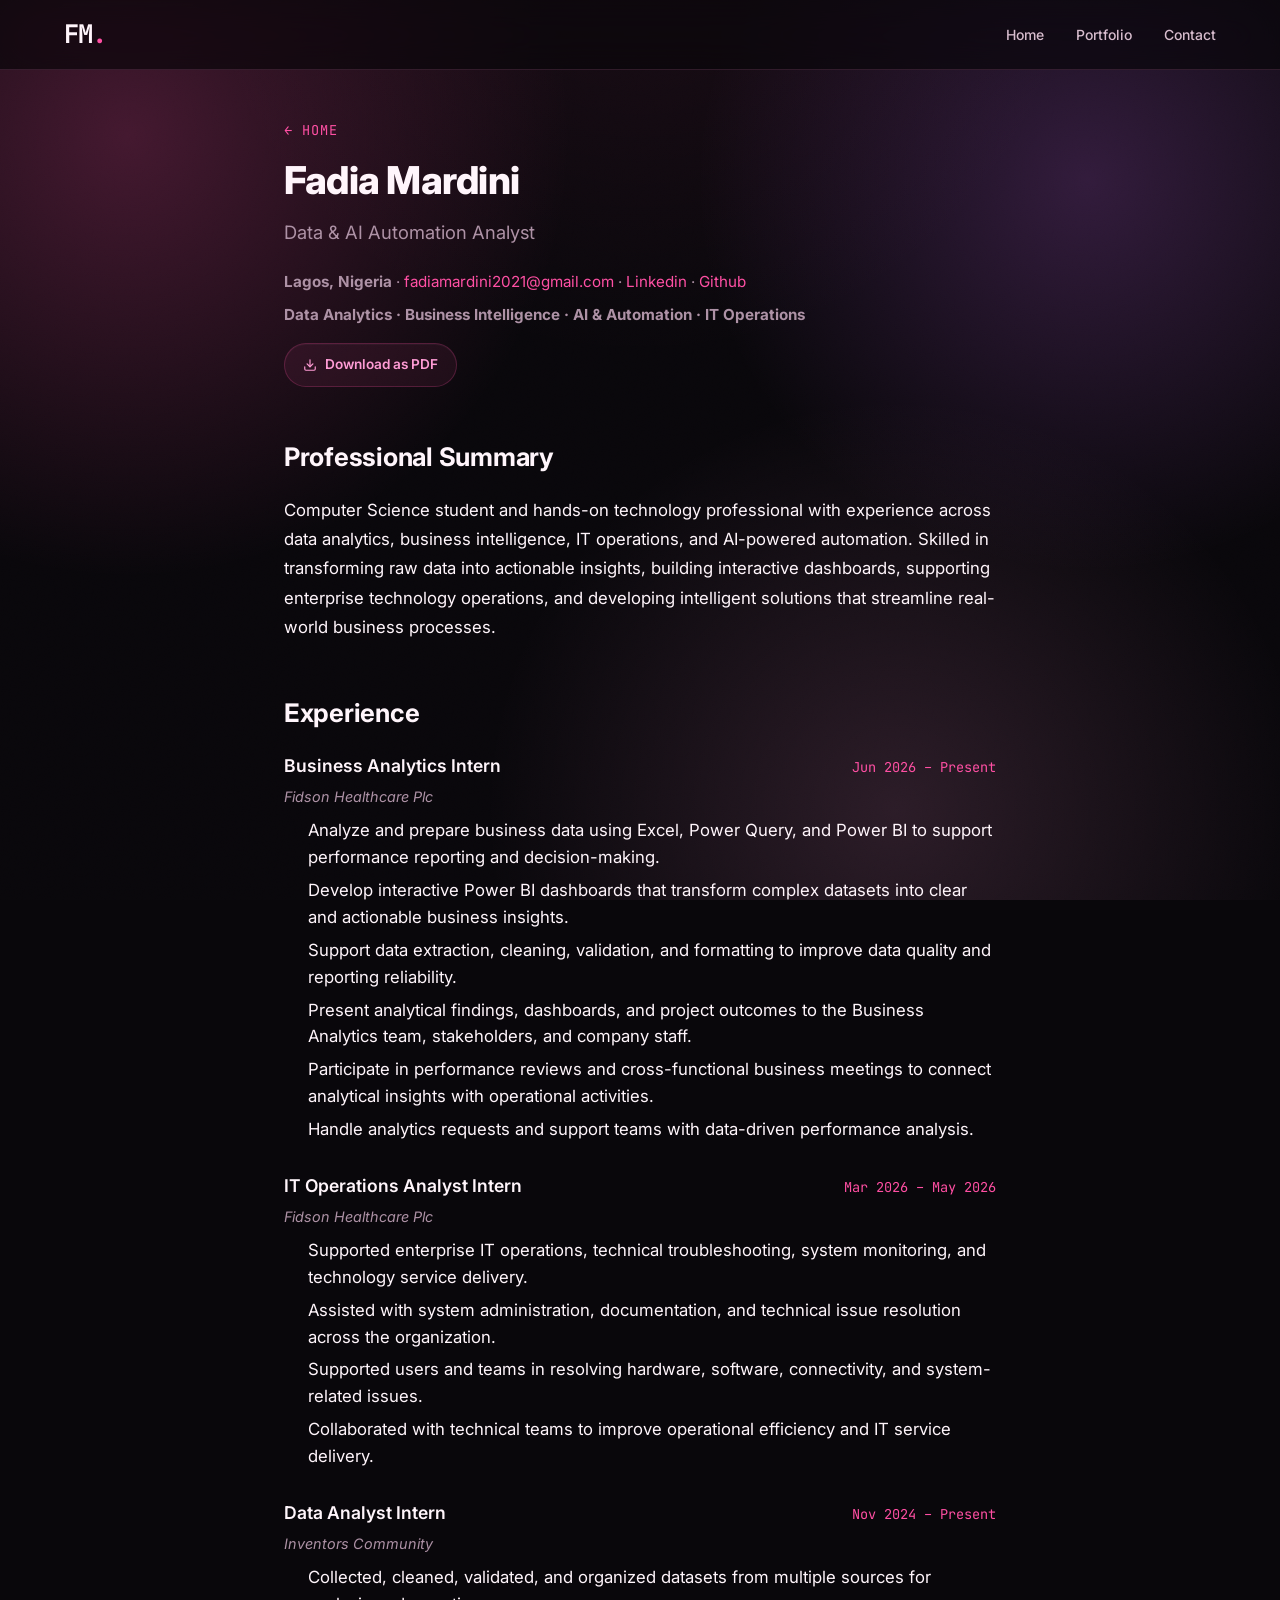
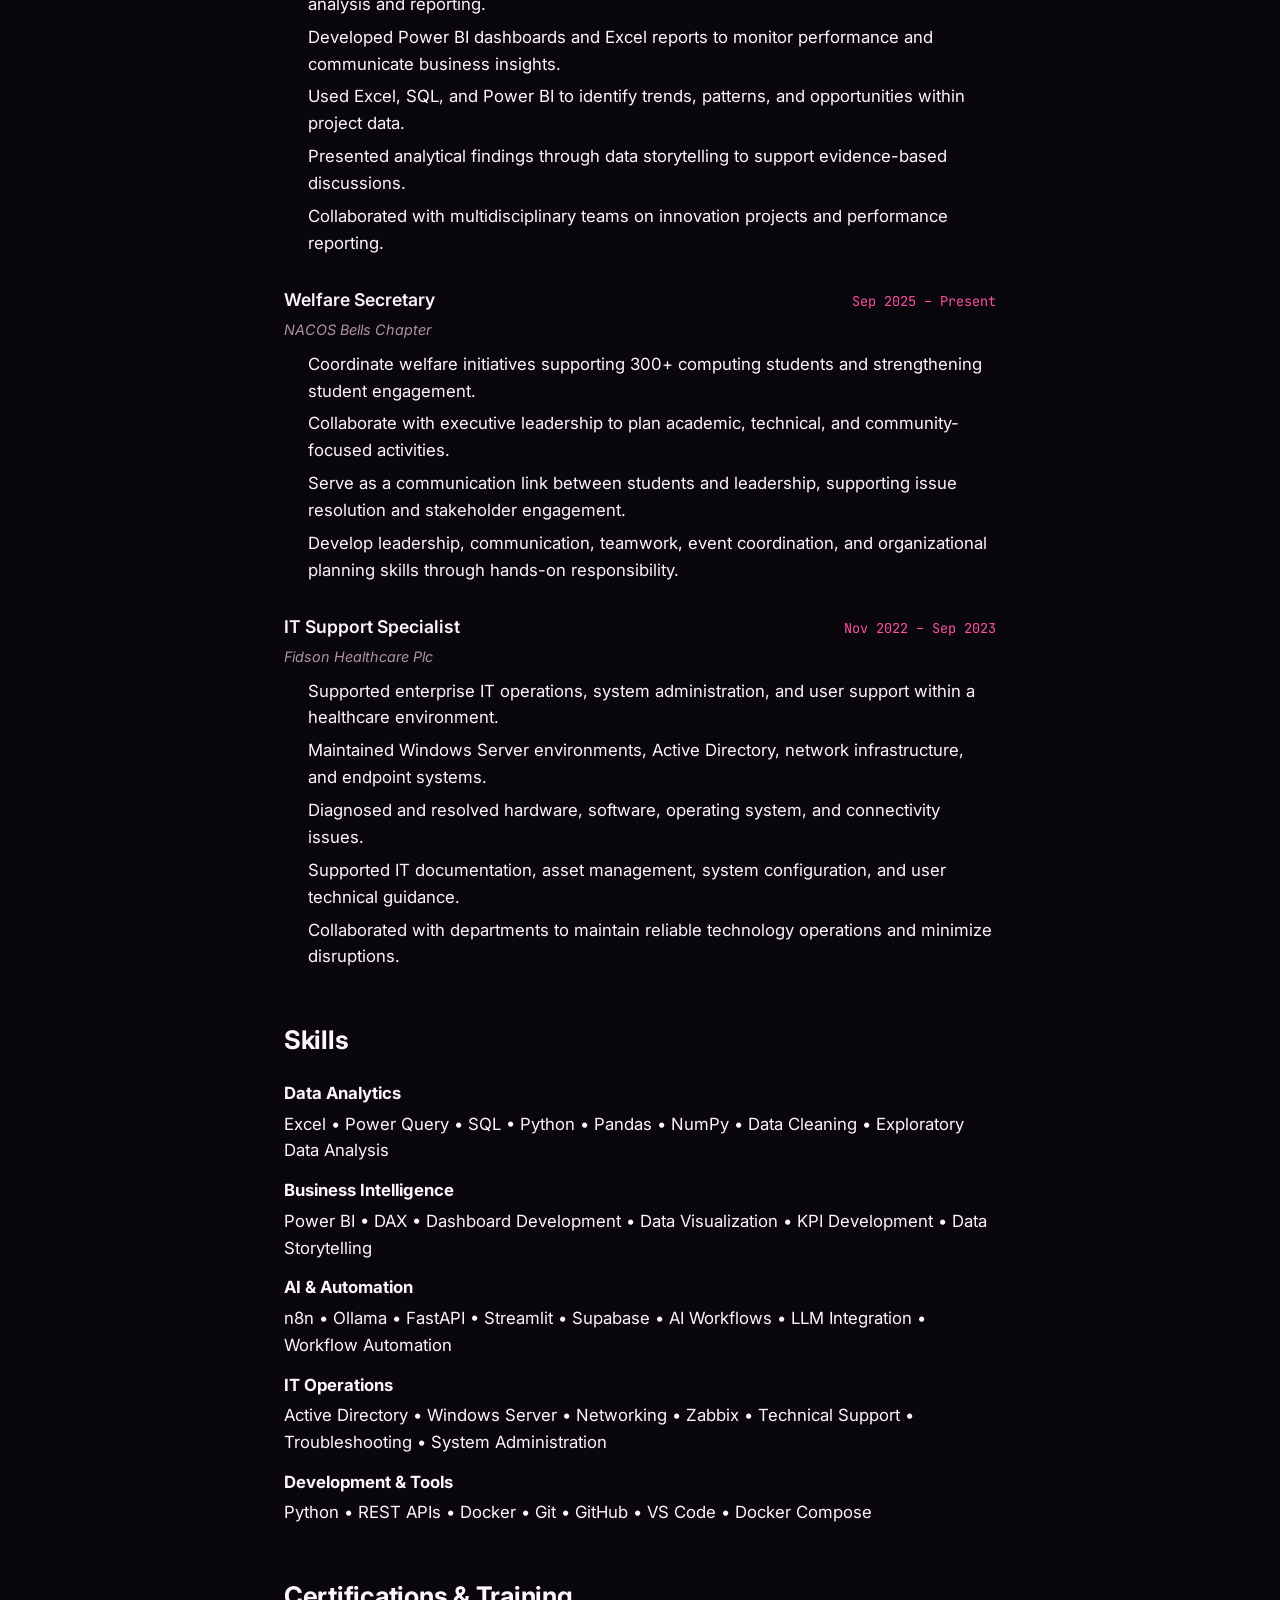
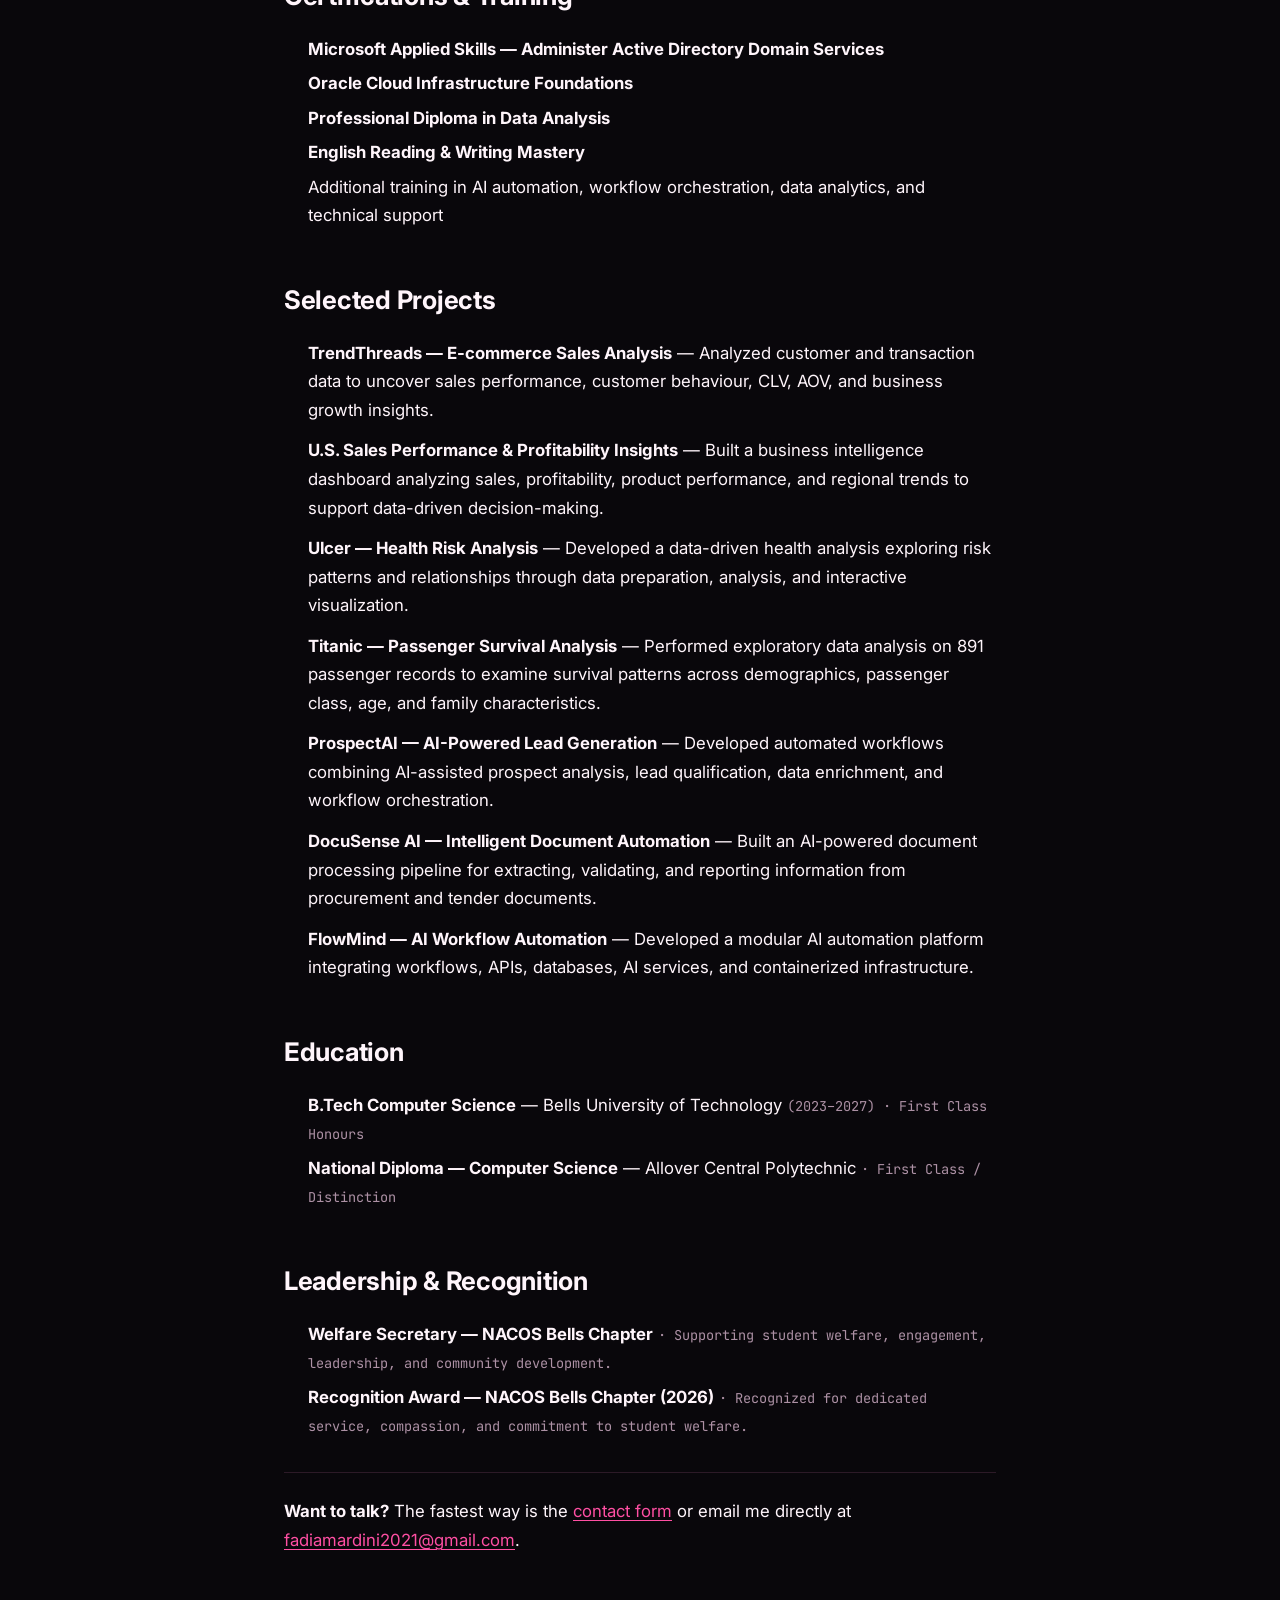
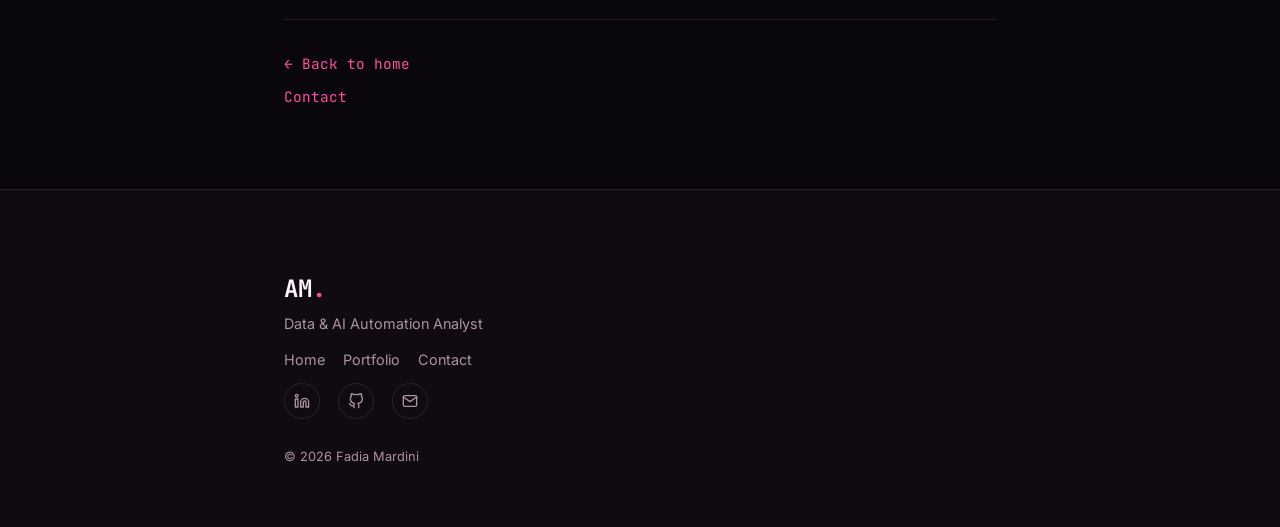
==== commit 5b47fe82: "Initial portfolio commit" ====
--- a/resume/index.html
+++ b/resume/index.html
@@ -4,17 +4,17 @@
     <meta charset="UTF-8">
     <meta name="viewport" content="width=device-width, initial-scale=1.0">
 
-    <title>Resume · Adnan Mardini</title>
-    <meta name="description" content="Resume of Adnan Mardini — Cybersecurity Engineer specialized in Security Engineering, Security Operations, and Penetration Testing.">
-    <meta name="author" content="Adnan Mardini">
+    <title>Resume · Fadia Mardini</title>
+    <meta name="description" content="Resume of Fadia Mardini — Data & AI Automation Analyst specialized in Data Analytics, Business Intelligence, AI & Automation, and IT Operations.">
+    <meta name="author" content="Fadia Mardini">
 
     <!-- Open Graph -->
-    <meta property="og:title" content="Resume — Adnan Mardini">
-    <meta property="og:description" content="Cybersecurity Engineer | Security Engineering | Security Operations | Penetration Testing">
+    <meta property="og:title" content="Resume — Fadia Mardini">
+    <meta property="og:description" content="Data & AI Automation Analyst | Data Analytics | Business Intelligence | AI & Automation | IT Operations">
     <meta property="og:type" content="profile">
-    <meta property="og:url" content="https://adnanmardini.com/resume/">
-
-    <link rel="canonical" href="https://adnanmardini.com/resume/">
+    <meta property="og:url" content="https://Fadiamardini.com/resume/">
+
+    <link rel="canonical" href="https://Fadiamardini.com/resume/">
 
     <!-- Favicon -->
     <link rel="icon" type="image/svg+xml" href="data:image/svg+xml,%3Csvg xmlns='http://www.w3.org/2000/svg' viewBox='0 0 100 100'%3E%3Cdefs%3E%3ClinearGradient id='g' x1='0%25' y1='0%25' x2='100%25' y2='100%25'%3E%3Cstop offset='0%25' style='stop-color:%2300d4aa'/%3E%3Cstop offset='100%25' style='stop-color:%2300a3ff'/%3E%3C/linearGradient%3E%3C/defs%3E%3Crect width='100' height='100' rx='22' fill='url(%23g)'/%3E%3Ctext x='50' y='72' text-anchor='middle' fill='%230a0e14' font-family='Inter,sans-serif' font-weight='900' font-size='62'%3EA%3C/text%3E%3C/svg%3E">
@@ -32,7 +32,7 @@
 
 <nav class="navbar">
     <div class="nav-container">
-        <a href="../index.html" class="nav-logo">AM<span class="accent">.</span></a>
+        <a href="../index.html" class="nav-logo">FM<span class="accent">.</span></a>
         <ul class="nav-menu">
             <li><a href="../index.html" class="nav-link">Home</a></li>
             <li><a href="../index.html#portfolio" class="nav-link">Portfolio</a></li>
@@ -45,19 +45,19 @@
     <article class="post-article">
         <header class="post-header">
             <p class="post-eyebrow"><a href="../index.html">← Home</a></p>
-            <h1 class="post-title">Adnan Mardini</h1>
-            <p class="post-dek">Cybersecurity Engineer</p>
+            <h1 class="post-title">Fadia Mardini</h1>
+            <p class="post-dek">Data & AI Automation Analyst</p>
             <p class="resume-contact">
                 <strong>Lagos, Nigeria</strong> ·
-                <a href="mailto:adnanmardini1999@gmail.com">adnanmardini1999@gmail.com</a> ·
-                <a href="https://linkedin.com/in/adnan-mardini" target="_blank" rel="noopener">Linkedin</a> ·
-                <a href="https://github.com/Adnanmardini" target="_blank" rel="noopener">Github</a>
+                <a href="mailto:fadiamardini2021@gmail.com">fadiamardini2021@gmail.com</a> ·
+                <a href="https://www.linkedin.com/in/fadia-mardini/" target="_blank" rel="noopener">Linkedin</a> ·
+                <a href="https://github.com/mardinifa" target="_blank" rel="noopener">Github</a>
             </p>
             <p class="resume-meta">
-                <strong>Security Engineering · Security Operations · Penetration Testing</strong>
+                <strong>Data Analytics · Business Intelligence · AI & Automation · IT Operations</strong>
             </p>
               <p class="resume-download">
-                <a href="../assets/resume/Adnan_Mardini_Resume.pdf" class="btn btn-card" download>
+                <a href="../assets/resume/Resume.pdf" class="btn btn-card" download>
                     <svg width="14" height="14" viewBox="0 0 24 24" fill="none" stroke="currentColor" stroke-width="2" stroke-linecap="round" stroke-linejoin="round"><path d="M21 15v4a2 2 0 0 1-2 2H5a2 2 0 0 1-2-2v-4"/><polyline points="7 10 12 15 17 10"/><line x1="12" y1="15" x2="12" y2="3"/></svg>
                     Download as PDF
                 </a>
@@ -67,128 +67,133 @@
         <div class="post-body">
 
             <h2>Professional Summary</h2>
-            <p>Cybersecurity Engineer with experience in security engineering, security operations, penetration testing, and enterprise IT. Skilled in building secure applications, strengthening enterprise infrastructure, and developing practical security solutions through engineering, defensive security, and automation.</p>
+            <p>Computer Science student and hands-on technology professional with experience across data analytics, business intelligence, IT operations, and AI-powered automation. Skilled in transforming raw data into actionable insights, building interactive dashboards, supporting enterprise technology operations, and developing intelligent solutions that streamline real-world business processes.</p>
+
             <h2>Experience</h2>
 
             <div class="resume-role">
                 <div class="resume-role-header">
-                    <h3>Cybersecurity Engineer</h3>
-                    <span class="resume-role-dates">2026 – Present</span>
-                </div>
-                <p class="resume-role-meta"><em>Expadox Labs</em></p>
-                <ul>
-                    <li>Build secure APIs and AI-assisted threat detection solutions using Python, FastAPI, and Docker.</li>
-                    <li>Implement detection engineering with Wazuh, Zeek, and Suricata.</li>
-                    <li>Design hybrid security monitoring architectures for cloud and on-premises environments.</li>
-                </ul>
-            </div>
-
-            <div class="resume-role">
-                <div class="resume-role-header">
-                    <h3>IT Infrastructure &amp; Information Security</h3>
-                    <span class="resume-role-dates">2026 – Present</span>
+                    <h3>Business Analytics Intern</h3>
+                    <span class="resume-role-dates">Jun 2026 – Present</span>
                 </div>
                 <p class="resume-role-meta"><em>Fidson Healthcare Plc</em></p>
                 <ul>
-                    <li>Support enterprise infrastructure security through server administration and Active Directory management</li>
-                    <li>Deploy Wazuh SIEM and Zabbix to improve security monitoring and infrastructure visibility.t</li>
-                    <li>Support enterprise networking and security operations.</li>
-                </ul>
-            </div>
-
-            <div class="resume-role">
-                <div class="resume-role-header">
-                    <h3>Cybersecurity Lead</h3>
-                    <span class="resume-role-dates">2025 – Present</span>
+                    <li>Analyze and prepare business data using Excel, Power Query, and Power BI to support performance reporting and decision-making.</li>
+                    <li>Develop interactive Power BI dashboards that transform complex datasets into clear and actionable business insights.</li>
+                    <li>Support data extraction, cleaning, validation, and formatting to improve data quality and reporting reliability.</li>
+                    <li>Present analytical findings, dashboards, and project outcomes to the Business Analytics team, stakeholders, and company staff.</li>
+                    <li>Participate in performance reviews and cross-functional business meetings to connect analytical insights with operational activities.</li>
+                    <li>Handle analytics requests and support teams with data-driven performance analysis.</li>
+                </ul>
+            </div>
+
+            <div class="resume-role">
+                <div class="resume-role-header">
+                    <h3>IT Operations Analyst Intern</h3>
+                    <span class="resume-role-dates">Mar 2026 – May 2026</span>
+                </div>
+                <p class="resume-role-meta"><em>Fidson Healthcare Plc</em></p>
+                <ul>
+                    <li>Supported enterprise IT operations, technical troubleshooting, system monitoring, and technology service delivery.</li>
+                    <li>Assisted with system administration, documentation, and technical issue resolution across the organization.</li>
+                    <li>Supported users and teams in resolving hardware, software, connectivity, and system-related issues.</li>
+                    <li>Collaborated with technical teams to improve operational efficiency and IT service delivery.</li>
+                </ul>
+            </div>
+
+            <div class="resume-role">
+                <div class="resume-role-header">
+                    <h3>Data Analyst Intern</h3>
+                    <span class="resume-role-dates">Nov 2024 – Present</span>
                 </div>
                 <p class="resume-role-meta"><em>Inventors Community</em></p>
                 <ul>
-                    <li>Lead cybersecurity initiatives, supporting knowledge sharing and collaboration on security improvement activities</li>
-                    <li>Mentor aspiring security professionals while promoting hands-on learning and security best practices</li>
-                    <li>Coordinate threat detection, vulnerability assessment, and incident response exercises</li>
-                </ul>
-            </div>
-
-            <div class="resume-role">
-                <div class="resume-role-header">
-                    <h3>Cybersecurity Intern</h3>
-                    <span class="resume-role-dates">2024</span>
-                </div>
-                <p class="resume-role-meta"><em>Inventors Community</em></p>
-                <ul>
-                    <li>Gained hands-on experience with SIEM platforms and incident response procedures</li>
-                    <li>Developed practical skills in threat detection and security operations</li>
-                </ul>
-            </div>
-
-            <div class="resume-role">
-                <div class="resume-role-header">
-                    <h3>Penetration Tester</h3>
-                    <span class="resume-role-dates">2024 – 2025</span>
-                </div>
-                <p class="resume-role-meta"><em>Udacity Ethical Hacking Internship</em></p>
-                <ul>
-                    <li>Conducted hands-on penetration testing, vulnerability validation, and security assessments using Burp Suite, Metasploit, Nmap, and SQLMap.</li>
-                    <li>Developed a repeatable methodology for web application security assessments and reporting.</li>
+                    <li>Collected, cleaned, validated, and organized datasets from multiple sources for analysis and reporting.</li>
+                    <li>Developed Power BI dashboards and Excel reports to monitor performance and communicate business insights.</li>
+                    <li>Used Excel, SQL, and Power BI to identify trends, patterns, and opportunities within project data.</li>
+                    <li>Presented analytical findings through data storytelling to support evidence-based discussions.</li>
+                    <li>Collaborated with multidisciplinary teams on innovation projects and performance reporting.</li>
+                </ul>
+            </div>
+
+            <div class="resume-role">
+                <div class="resume-role-header">
+                    <h3>Welfare Secretary</h3>
+                    <span class="resume-role-dates">Sep 2025 – Present</span>
+                </div>
+                <p class="resume-role-meta"><em>NACOS Bells Chapter</em></p>
+                <ul>
+                    <li>Coordinate welfare initiatives supporting 300+ computing students and strengthening student engagement.</li>
+                    <li>Collaborate with executive leadership to plan academic, technical, and community-focused activities.</li>
+                    <li>Serve as a communication link between students and leadership, supporting issue resolution and stakeholder engagement.</li>
+                    <li>Develop leadership, communication, teamwork, event coordination, and organizational planning skills through hands-on responsibility.</li>
                 </ul>
             </div>
 
             <div class="resume-role">
                 <div class="resume-role-header">
                     <h3>IT Support Specialist</h3>
-                    <span class="resume-role-dates"> Nov 2022 – Sep 2023</span>
+                    <span class="resume-role-dates">Nov 2022 – Sep 2023</span>
                 </div>
                 <p class="resume-role-meta"><em>Fidson Healthcare Plc</em></p>
                 <ul>
-                    <li>Managed enterprise IT operations, system administration, and user support</li>
-                    <li>Maintained Windows Server environments, Active Directory, and network infrastructure</li>
-                    <li>Diagnosed and resolved hardware, software, and OS issues across departments</li>
-                    <li>Provided endpoint management, troubleshooting, and IT documentation</li>
+                    <li>Supported enterprise IT operations, system administration, and user support within a healthcare environment.</li>
+                    <li>Maintained Windows Server environments, Active Directory, network infrastructure, and endpoint systems.</li>
+                    <li>Diagnosed and resolved hardware, software, operating system, and connectivity issues.</li>
+                    <li>Supported IT documentation, asset management, system configuration, and user technical guidance.</li>
+                    <li>Collaborated with departments to maintain reliable technology operations and minimize disruptions.</li>
                 </ul>
             </div>
 
             <h2>Skills</h2>
             <dl class="resume-skills">
-                <dt>Security Engineering</dt>
-                <dd>Detection Engineering • Secure APIs • Threat Modeling • DevSecOps</dd>
-                <dt>Security Operations</dt>
-                <dd>Wazuh • Splunk  • SIEM • Threat Detection • Incident Response</dd>
-                <dt>Penetration Testing</dt>
-                <dd>Web Application Security • Enumeration • Vulnerability Assessment • Exploitation</dd>
-                <dt>Enterprise Infrastructure</dt>
-                <dd>Windows Server • Active Directory • Linux • Networkingx</dd>
-                <dt>Development &amp; Automation</dt>
-                <dd>Python • FastAPI • Docker • Git • GitHub Actions</dd>
+                <dt>Data Analytics</dt>
+                <dd>Excel • Power Query • SQL • Python • Pandas • NumPy • Data Cleaning • Exploratory Data Analysis</dd>
+                <dt>Business Intelligence</dt>
+                <dd>Power BI • DAX • Dashboard Development • Data Visualization • KPI Development • Data Storytelling</dd>
+                <dt>AI & Automation</dt>
+                <dd>n8n • Ollama • FastAPI • Streamlit • Supabase • AI Workflows • LLM Integration • Workflow Automation</dd>
+                <dt>IT Operations</dt>
+                <dd>Active Directory • Windows Server • Networking • Zabbix • Technical Support • Troubleshooting • System Administration</dd>
+                <dt>Development & Tools</dt>
+                <dd>Python • REST APIs • Docker • Git • GitHub • VS Code • Docker Compose</dd>
             </dl>
 
-            <h2>Certifications</h2>
+            <h2>Certifications & Training</h2>
             <ul class="resume-list">
-                <li><strong>Google Cybersecurity Professional Certificate</strong></li>
-                <li><strong>Security Analyst Level 1 (SAL1)</strong></li>
-                <li><strong>Security Engineer</strong></li>
-                <li><strong>Jr Penetration Tester</strong></li>
-                <li><strong>Foundation of Ethical Hacking</strong></li>
-                <li><strong>Microsoft Administer Active Directory Domain Services</strong></li>
-            </ul>
-
-            <h2>Projects</h2>
+                <li><strong>Microsoft Applied Skills — Administer Active Directory Domain Services</strong></li>
+                <li><strong>Oracle Cloud Infrastructure Foundations</strong></li>
+                <li><strong>Professional Diploma in Data Analysis</strong></li>
+                <li><strong>English Reading & Writing Mastery</strong></li>
+                <li>Additional training in AI automation, workflow orchestration, data analytics, and technical support</li>
+            </ul>
+
+            <h2>Selected Projects</h2>
             <ul class="resume-list resume-projects">
-                <li><strong>SecOpsAI</strong> — AI-assisted threat detection platform built with FastAPI, XGBoost, and Docker. Features secure REST APIs with JWT authentication, detection engineering via Zeek/Suricata, and ML-based network attack detection.</li>
-                <li><strong>ShieldFlow</strong> —  DevSecOps platform automating SAST, DAST, dependency scanning, and secret detection through CI/CD security pipelines built with GitHub Actions, Semgrep, Trivy, and OWASP ZAP.</li>
-                <li><strong>FireOps</strong> — Hybrid security monitoring architecture integrating Wazuh, OpenSearch, Suricata, and AWS CloudTrail for centralized security visibility across cloud and on-premises environments.</li>
-                <li><strong>Web Vulnerability Scanner</strong> — Python-based scanner for automated detection of SQL Injection, XSS, and other web vulnerabilities, built with Flask, BeautifulSoup, and Firebase.</li>
-                <li><strong>Core Monitoring Simulation</strong> — Systems engineering project simulating multi-core execution with real-time performance monitoring and failure detection, built with Python, Tkinter, and Matplotlib.</li>
+                <li><strong>TrendThreads — E-commerce Sales Analysis</strong> — Analyzed customer and transaction data to uncover sales performance, customer behaviour, CLV, AOV, and business growth insights.</li>
+                <li><strong>U.S. Sales Performance & Profitability Insights</strong> — Built a business intelligence dashboard analyzing sales, profitability, product performance, and regional trends to support data-driven decision-making.</li>
+                <li><strong>Ulcer — Health Risk Analysis</strong> — Developed a data-driven health analysis exploring risk patterns and relationships through data preparation, analysis, and interactive visualization.</li>
+                <li><strong>Titanic — Passenger Survival Analysis</strong> — Performed exploratory data analysis on 891 passenger records to examine survival patterns across demographics, passenger class, age, and family characteristics.</li>
+                <li><strong>ProspectAI — AI-Powered Lead Generation</strong> — Developed automated workflows combining AI-assisted prospect analysis, lead qualification, data enrichment, and workflow orchestration.</li>
+                <li><strong>DocuSense AI — Intelligent Document Automation</strong> — Built an AI-powered document processing pipeline for extracting, validating, and reporting information from procurement and tender documents.</li>
+                <li><strong>FlowMind — AI Workflow Automation</strong> — Developed a modular AI automation platform integrating workflows, APIs, databases, AI services, and containerized infrastructure.</li>
             </ul>
 
             <h2>Education</h2>
             <ul class="resume-list">
                 <li><strong>B.Tech Computer Science</strong> — Bells University of Technology <span class="resume-list-meta">(2023–2027) · First Class Honours</span></li>
-                <li><strong>OND Computer Science</strong> — Allover Central Polytechnic <span class="resume-list-meta">· Distinction (GPA: 3.74/4.00)</span></li>
+                <li><strong>National Diploma — Computer Science</strong> — Allover Central Polytechnic <span class="resume-list-meta">· First Class / Distinction</span></li>
+            </ul>
+
+            <h2>Leadership & Recognition</h2>
+            <ul class="resume-list">
+                <li><strong>Welfare Secretary — NACOS Bells Chapter</strong> <span class="resume-list-meta">· Supporting student welfare, engagement, leadership, and community development.</span></li>
+                <li><strong>Recognition Award — NACOS Bells Chapter (2026)</strong> <span class="resume-list-meta">· Recognized for dedicated service, compassion, and commitment to student welfare.</span></li>
             </ul>
 
             <div style="margin-top: 32px; padding-top: 24px; border-top: 1px solid var(--border-color);">
                 <p>
-                    <strong>Want to talk?</strong> The fastest way is the <a href="../index.html#contact">contact form</a> or email me directly at <a href="mailto:adnanmardini1999@gmail.com">adnanmardini1999@gmail.com</a>.
+                    <strong>Want to talk?</strong> The fastest way is the <a href="../index.html#contact">contact form</a> or email me directly at <a href="mailto:fadiamardini2021@gmail.com">fadiamardini2021@gmail.com</a>.
                 </p>
             </div>
         </div>
@@ -204,7 +209,7 @@
     <div class="footer-container">
         <div class="footer-brand">
             <span class="footer-logo">AM<span class="accent">.</span></span>
-            <p>Cybersecurity Engineer</p>
+            <p>Data & AI Automation Analyst</p>
         </div>
         <div class="footer-links">
             <a href="../index.html#home">Home</a>
@@ -212,17 +217,17 @@
             <a href="../index.html#contact">Contact</a>
         </div>
         <div class="footer-social">
-            <a href="https://linkedin.com/in/adnan-mardini" target="_blank" rel="noopener" aria-label="LinkedIn">
+            <a href="https://www.linkedin.com/in/fadia-mardini/" target="_blank" rel="noopener" aria-label="LinkedIn">
                 <svg width="16" height="16" viewBox="0 0 24 24" fill="none" stroke="currentColor" stroke-width="2" stroke-linecap="round" stroke-linejoin="round"><path d="M16 8a6 6 0 0 1 6 6v7h-4v-7a2 2 0 0 0-2-2 2 2 0 0 0-2 2v7h-4v-7a6 6 0 0 1 6-6z"/><rect x="2" y="9" width="4" height="12"/><circle cx="4" cy="4" r="2"/></svg>
             </a>
-            <a href="https://github.com/Adnanmardini" target="_blank" rel="noopener" aria-label="GitHub">
+            <a href="https://github.com/mardinifa" target="_blank" rel="noopener" aria-label="GitHub">
                 <svg width="16" height="16" viewBox="0 0 24 24" fill="none" stroke="currentColor" stroke-width="2" stroke-linecap="round" stroke-linejoin="round"><path d="M9 19c-5 1.5-5-2.5-7-3m14 6v-3.87a3.37 3.37 0 0 0-.94-2.61c3.14-.35 6.44-1.54 6.44-7A5.44 5.44 0 0 0 20 4.77 5.07 5.07 0 0 0 19.91 1S18.73.65 16 2.48a13.38 13.38 0 0 0-7 0C6.27.65 5.09 1 5.09 1A5.07 5.07 0 0 0 5 4.77a5.44 5.44 0 0 0-1.5 3.78c0 5.42 3.3 6.61 6.44 7A3.37 3.37 0 0 0 9 18.13V22"/></svg>
             </a>
-            <a href="mailto:adnanmardini1999@gmail.com" aria-label="Email">
+            <a href="mailto:fadiamardini2021@gmail.com" aria-label="Email">
                 <svg width="16" height="16" viewBox="0 0 24 24" fill="none" stroke="currentColor" stroke-width="2" stroke-linecap="round" stroke-linejoin="round"><path d="M4 4h16c1.1 0 2 .9 2 2v12c0 1.1-.9 2-2 2H4c-1.1 0-2-.9-2-2V6c0-1.1.9-2 2-2z"/><polyline points="22,6 12,13 2,6"/></svg>
             </a>
         </div>
-        <p class="footer-copyright">© 2026 Adnan Mardini</p>
+        <p class="footer-copyright">© 2026 Fadia Mardini</p>
     </div>
 </footer>
 
--- a/css/style.css
+++ b/css/style.css
@@ -1,57 +1,67 @@
+@import url('https://fonts.googleapis.com/css2?family=Fraunces:ital,opsz,wght@0,9..144,400;0,9..144,500;0,9..144,600;0,9..144,700;0,9..144,900;1,9..144,500&family=Inter:wght@400;500;600;700;800;900&family=JetBrains+Mono:wght@400;500;600;700&display=swap');
+
 /* ============================================
-   PORTFOLIO: ADNAN MARDINI
-   Cybersecurity Engineer
-   Dark Theme — Cybersecurity Aesthetic
+   PORTFOLIO: Fadia MARDINI
+   Dark Theme — 
    Zero External Icon Dependencies
    ============================================ */
 
 /* ---------- CSS VARIABLES ---------- */
 :root {
-    --bg-primary: #0a0e14;
-    --bg-secondary: #0f1419;
-    --bg-tertiary: #151b23;
-    --bg-card: #161c24;
-    --border-color: #1e293b;
-    --border-hover: #2d3a4a;
-    
-    --text-primary: #e6edf3;
-    --text-secondary: #8b949e;
-    --text-muted: #8a94a0;  /* WCAG AA: 6.0:1 on bg-secondary, 5.6:1 on bg-card */
-    
-    --accent-primary: #00d4aa;
-    --accent-secondary: #00a3ff;
-    --accent-danger: #f85149;
-    --accent-warning: #d2991d;
-    --accent-purple: #a371f7;
-    
-    --gradient-primary: linear-gradient(135deg, #00d4aa 0%, #00a3ff 100%);
-    --gradient-danger: linear-gradient(135deg, #f85149 0%, #ff7b72 100%);
-    --gradient-purple: linear-gradient(135deg, #a371f7 0%, #7c3aed 100%);
-    --gradient-dark: linear-gradient(135deg, #0f1419 0%, #151b23 100%);
-    
+    /* Rose Noir — aubergine-black base, magenta + orchid signal, warm gold for milestones */
+    --bg-primary: #170a15;
+    --bg-secondary: #1f0f1c;
+    --bg-tertiary: #281526;
+    --bg-card: #251220;
+    --border-color: #3d1e38;
+    --border-hover: #66325c;
+
+    --text-primary: #f8ecf3;
+    --text-secondary: #caa2c1;
+    --text-muted: #b493ac;  /* WCAG AA: ~5.6:1 on bg-secondary, ~5.2:1 on bg-card */
+
+    --accent-primary: #ff4fa3;
+    --accent-secondary: #ff8fd1;
+    --accent-danger: #ff3d70;
+    --accent-warning: #d9a441;
+    --accent-purple: #c77dff;
+
+    --gradient-primary: linear-gradient(135deg, #ff4fa3 0%, #c77dff 100%);
+    --gradient-danger: linear-gradient(135deg, #ff3d70 0%, #ff8fa8 100%);
+    --gradient-purple: linear-gradient(135deg, #c77dff 0%, #7c3aed 100%);
+    --gradient-dark: linear-gradient(135deg, #1f0f1c 0%, #281526 100%);
+    --gradient-rosegold: linear-gradient(135deg, #d9a441 0%, #ff8fd1 100%);
+
     --font-sans: 'Inter', -apple-system, BlinkMacSystemFont, 'Segoe UI', sans-serif;
+    --font-display: 'Fraunces', 'Iowan Old Style', Georgia, serif;
     --font-mono: 'JetBrains Mono', 'Fira Code', monospace;
-    
+
     --radius-sm: 6px;
     --radius-md: 10px;
     --radius-lg: 16px;
     --radius-xl: 24px;
-    
-    --shadow-sm: 0 1px 3px rgba(0, 0, 0, 0.4);
-    --shadow-md: 0 4px 14px rgba(0, 0, 0, 0.5);
-    --shadow-lg: 0 8px 30px rgba(0, 0, 0, 0.6);
-    --shadow-glow: 0 0 20px rgba(0, 212, 170, 0.15);
-    --shadow-glow-blue: 0 0 20px rgba(0, 163, 255, 0.15);
-    
+
+    --shadow-sm: 0 1px 3px rgba(0, 0, 0, 0.45);
+    --shadow-md: 0 4px 14px rgba(0, 0, 0, 0.55);
+    --shadow-lg: 0 8px 30px rgba(10, 3, 9, 0.65);
+    --shadow-glow: 0 0 20px rgba(255, 79, 163, 0.2);
+    --shadow-glow-blue: 0 0 20px rgba(199, 125, 255, 0.18);
+
     --transition-fast: 0.15s ease;
     --transition-base: 0.3s ease;
     --transition-slow: 0.5s ease;
-    
+    --ease-spring: cubic-bezier(0.34, 1.56, 0.64, 1);
+    --ease-smooth: cubic-bezier(0.22, 1, 0.36, 1);
+
+    --glass-bg: rgba(37, 18, 32, 0.62);
+    --glass-bg-strong: rgba(37, 18, 32, 0.78);
+    --glass-border: rgba(255, 143, 209, 0.16);
+    --glass-blur: blur(18px) saturate(160%);
+
     --container-max: 1200px;
     --nav-height: 70px;
 }
 
-/* ---------- CSS RESET ---------- */
 *, *::before, *::after {
     margin: 0;
     padding: 0;
@@ -71,18 +81,23 @@
     overflow-x: hidden;
     -webkit-font-smoothing: antialiased;
     -moz-osx-font-smoothing: grayscale;
-}
-
-a {
-    text-decoration: none;
-    color: inherit;
-}
-
-ul {
-    list-style: none;
-}
-
-/* ---------- ACCESSIBILITY: SKIP LINK + FOCUS ---------- */
+    position: relative;
+}
+
+body::after {
+    content: '';
+    position: fixed;
+    inset: 0;
+    z-index: 2;
+    pointer-events: none;
+    opacity: 0.035;
+    mix-blend-mode: overlay;
+    background-image: url("data:image/svg+xml;utf8,<svg xmlns='http://www.w3.org/2000/svg' width='120' height='120'><filter id='n'><feTurbulence type='fractalNoise' baseFrequency='0.85' numOctaves='2' stitchTiles='stitch'/></filter><rect width='100%25' height='100%25' filter='url(%23n)'/></svg>");
+}
+
+a { text-decoration: none; color: inherit; }
+ul { list-style: none; }
+
 .skip-link {
     position: absolute;
     top: -100px;
@@ -105,22 +120,22 @@
     outline-offset: 2px;
 }
 
-/* Visible focus ring for keyboard navigation across all interactive elements.
-   Uses :focus-visible so mouse clicks don't trigger the ring — only keyboard. */
 :focus-visible {
     outline: 2px solid var(--accent-primary);
     outline-offset: 3px;
     border-radius: 2px;
-}
-
-/* Form fields and terminal input override :focus-visible with their own styling. */
+    animation: focusPulse 1.4s ease-in-out infinite;
+}
+
+@keyframes focusPulse {
+    0%, 100% { box-shadow: 0 0 0 0 rgba(255, 79, 163, 0.35); }
+    50% { box-shadow: 0 0 0 5px rgba(255, 79, 163, 0.12); }
+}
+
 .form-group input:focus-visible,
 .form-group textarea:focus-visible,
-.terminal-input:focus-visible {
-    outline: none;
-}
-
-/* Screen-reader-only utility */
+.terminal-input:focus-visible { outline: none; }
+
 .sr-only {
     position: absolute;
     width: 1px;
@@ -133,38 +148,15 @@
     border: 0;
 }
 
-img {
-    max-width: 100%;
-    display: block;
-}
-
-/* ---------- SCROLLBAR ---------- */
-::-webkit-scrollbar {
-    width: 6px;
-}
-
-::-webkit-scrollbar-track {
-    background: var(--bg-primary);
-}
-
-::-webkit-scrollbar-thumb {
-    background: var(--border-hover);
-    border-radius: 3px;
-}
-
-::-webkit-scrollbar-thumb:hover {
-    background: var(--text-muted);
-}
-
-/* ---------- SELECTION ---------- */
-::selection {
-    background: rgba(0, 212, 170, 0.3);
-    color: var(--text-primary);
-}
-
-/* ============================================
-   NAVIGATION
-   ============================================ */
+img { max-width: 100%; display: block; }
+
+::-webkit-scrollbar { width: 6px; }
+::-webkit-scrollbar-track { background: var(--bg-primary); }
+::-webkit-scrollbar-thumb { background: var(--border-hover); border-radius: 3px; }
+::-webkit-scrollbar-thumb:hover { background: var(--text-muted); }
+
+::selection { background: rgba(255, 79, 163, 0.3); color: var(--text-primary); }
+
 .navbar {
     position: fixed;
     top: 0;
@@ -179,10 +171,7 @@
     transition: var(--transition-base);
 }
 
-.navbar.scrolled {
-    box-shadow: var(--shadow-md);
-    border-bottom-color: var(--border-hover);
-}
+.navbar.scrolled { box-shadow: var(--shadow-md); border-bottom-color: var(--border-hover); }
 
 .nav-container {
     max-width: var(--container-max);
@@ -194,30 +183,22 @@
     justify-content: space-between;
 }
 
-.nav-logo {
-    font-family: var(--font-mono);
-    font-size: 1.6rem;
-    font-weight: 700;
-    color: var(--text-primary);
-    letter-spacing: -1px;
-}
-
-.nav-logo .accent {
-    color: var(--accent-primary);
-}
-
-.nav-menu {
-    display: flex;
-    gap: 32px;
-}
+.nav-logo { font-family: var(--font-mono); font-size: 1.6rem; font-weight: 700; color: var(--text-primary); letter-spacing: -1px; }
+.nav-logo .accent { color: var(--accent-primary); }
+.nav-menu { display: flex; gap: 32px; }
 
 .nav-link {
     font-size: 0.875rem;
     font-weight: 500;
     color: var(--text-secondary);
-    transition: var(--transition-fast);
+    transition: color var(--transition-fast), letter-spacing var(--transition-fast), text-shadow var(--transition-fast);
     position: relative;
     padding: 4px 0;
+}
+
+.nav-link:hover {
+    letter-spacing: 0.2px;
+    text-shadow: 0 0 12px rgba(255, 79, 163, 0.35);
 }
 
 .nav-link::after {
@@ -229,54 +210,17 @@
     height: 2px;
     background: var(--gradient-primary);
     border-radius: 1px;
-    transition: width var(--transition-base);
-}
-
-.nav-link:hover,
-.nav-link.active {
-    color: var(--text-primary);
-}
-
-.nav-link:hover::after,
-.nav-link.active::after {
-    width: 100%;
-}
-
-/* Mobile Toggle */
-.nav-toggle {
-    display: none;
-    flex-direction: column;
-    gap: 5px;
-    cursor: pointer;
-    padding: 4px;
-    background: transparent;
-    border: none;
-    color: inherit;
-}
-
-.nav-toggle .bar {
-    width: 22px;
-    height: 2px;
-    background: var(--text-primary);
-    border-radius: 1px;
-    transition: var(--transition-base);
-}
-
-.nav-toggle.active .bar:nth-child(1) {
-    transform: rotate(45deg) translate(5px, 5px);
-}
-
-.nav-toggle.active .bar:nth-child(2) {
-    opacity: 0;
-}
-
-.nav-toggle.active .bar:nth-child(3) {
-    transform: rotate(-45deg) translate(5px, -5px);
-}
-
-/* ============================================
-   HERO SECTION
-   ============================================ */
+    transition: width 0.4s var(--ease-spring);
+}
+
+.nav-link:hover, .nav-link.active { color: var(--text-primary); }
+.nav-link:hover::after, .nav-link.active::after { width: 100%; }
+
+.nav-toggle { display: none; flex-direction: column; gap: 5px; cursor: pointer; padding: 4px; background: transparent; border: none; color: inherit; }
+.nav-toggle .bar { width: 22px; height: 2px; background: var(--text-primary); border-radius: 1px; transition: var(--transition-base); }
+.nav-toggle.active .bar:nth-child(1) { transform: rotate(45deg) translate(5px, 5px); }
+.nav-toggle.active .bar:nth-child(2) { opacity: 0; }
+.nav-toggle.active .bar:nth-child(3) { transform: rotate(-45deg) translate(5px, -5px); }
 
 .hero {
     min-height: 100vh;
@@ -288,32 +232,64 @@
     overflow: hidden;
 }
 
+.hero::before,
+.hero::after {
+    content: '';
+    position: absolute;
+    width: 45vw;
+    height: 45vw;
+    max-width: 620px;
+    max-height: 620px;
+    border-radius: 50%;
+    filter: blur(90px);
+    opacity: 0.22;
+    pointer-events: none;
+    z-index: 0;
+}
+
+.hero::before {
+    background: radial-gradient(circle, #ff4fa3, transparent 70%);
+    top: -14%;
+    left: -12%;
+    animation: auroraDriftA 18s ease-in-out infinite;
+}
+
+.hero::after {
+    background: radial-gradient(circle, #c77dff, transparent 70%);
+    bottom: -16%;
+    right: -10%;
+    animation: auroraDriftB 22s ease-in-out infinite;
+}
+
+@keyframes auroraDriftA {
+    0%, 100% { transform: translate(0, 0) scale(1); }
+    50% { transform: translate(6%, 8%) scale(1.15); }
+}
+
+@keyframes auroraDriftB {
+    0%, 100% { transform: translate(0, 0) scale(1); }
+    50% { transform: translate(-8%, -6%) scale(1.12); }
+}
+
 .hero-bg-grid {
     position: absolute;
     inset: 0;
     background-image:
-        linear-gradient(rgba(0, 212, 170, 0.03) 1px, transparent 1px),
-        linear-gradient(90deg, rgba(0, 212, 170, 0.03) 1px, transparent 1px);
+        linear-gradient(rgba(255, 79, 163, 0.03) 1px, transparent 1px),
+        linear-gradient(90deg, rgba(255, 79, 163, 0.03) 1px, transparent 1px);
     background-size: 60px 60px;
     mask-image: radial-gradient(ellipse 70% 70% at 50% 50%, black 40%, transparent 70%);
     -webkit-mask-image: radial-gradient(ellipse 70% 70% at 50% 50%, black 40%, transparent 70%);
 }
 
-.hero-container {
-    width: 100%;
-    max-width: 850px;
-    margin: 0 auto;
-    text-align: center;
-    position: relative;
-    z-index: 1;
-}
+.hero-container { width: 100%; max-width: 850px; margin: 0 auto; text-align: center; position: relative; z-index: 1; }
 
 .hero-badge {
     display: inline-flex;
     align-items: center;
     gap: 8px;
-    background: rgba(0, 212, 170, 0.08);
-    border: 1px solid rgba(0, 212, 170, 0.2);
+    background: rgba(255, 79, 163, 0.08);
+    border: 1px solid rgba(255, 79, 163, 0.2);
     color: var(--accent-primary);
     font-size: 0.8rem;
     font-weight: 600;
@@ -321,147 +297,93 @@
     border-radius: 50px;
     margin-bottom: 32px;
     letter-spacing: 0.5px;
-}
-
-.pulse-dot {
-    width: 8px;
-    height: 8px;
-    background: var(--accent-primary);
-    border-radius: 50%;
-    animation: pulse 2s infinite;
-}
+    position: relative;
+    overflow: hidden;
+}
+
+.hero-badge::after {
+    content: '';
+    position: absolute;
+    inset: 0;
+    background: linear-gradient(100deg, transparent 40%, rgba(255, 255, 255, 0.25) 50%, transparent 60%);
+    background-size: 250% 100%;
+    animation: foilSheen 5s ease-in-out infinite;
+    pointer-events: none;
+}
+
+@keyframes foilSheen {
+    0%, 100% { background-position: 200% 0; }
+    50% { background-position: -50% 0; }
+}
+
+.pulse-dot { width: 8px; height: 8px; background: var(--accent-primary); border-radius: 50%; animation: pulse 2s infinite; }
 
 @keyframes pulse {
-    0%,100% {
-        opacity:1;
-        transform:scale(1);
-    }
-    50% {
-        opacity:.5;
-        transform:scale(1.3);
-    }
-}
-
-.hero-title {
-    margin-bottom: 16px;
-}
-
-.hero-greeting {
-    display:block;
-    font-size:1.1rem;
-    font-weight:500;
-    color:var(--text-secondary);
-    margin-bottom:8px;
-}
+    0%,100% { opacity:1; transform:scale(1); }
+    50% { opacity:.5; transform:scale(1.3); }
+}
+
+.hero-title { margin-bottom: 16px; }
+.hero-greeting { display:block; font-size:1.1rem; font-weight:500; color:var(--text-secondary); margin-bottom:8px; }
 
 .hero-name {
     display:block;
-    font-size:3.5rem;
-    font-weight:900;
-    letter-spacing:-1.5px;
-    background:var(--gradient-primary);
+    font-family: var(--font-display);
+    font-size:3.8rem;
+    font-weight:600;
+    font-style: italic;
+    letter-spacing:-1px;
+    background: var(--gradient-primary);
+    background-size: 200% auto;
     -webkit-background-clip:text;
     -webkit-text-fill-color:transparent;
     background-clip:text;
     line-height:1.1;
-}
-
-.hero-role {
-    font-family:var(--font-mono);
-    font-size:1.25rem;
-    font-weight:500;
-    color:var(--text-secondary);
-    margin-bottom:24px;
-    min-height:32px;
-}
-
-.typing-text {
-    color:var(--accent-primary);
-}
-
-.cursor {
-    color:var(--accent-primary);
-    animation:blink 1s infinite;
-}
-
-@keyframes blink {
-    0%,50% {opacity:1;}
-    51%,100% {opacity:0;}
-}
-
-/* ---------- Hero Description ---------- */
-
-.hero-description {
-    max-width: 640px;
-    margin: 0 auto 40px;
-    font-size: 1.05rem;
-    line-height: 1.8;
-    color: var(--text-secondary);
-    text-align: center;
-}
-
-/* ---------- Responsive ---------- */
+    animation:
+        heroRevealIn 1s var(--ease-smooth) both,
+        gradientDrift 6s ease-in-out infinite 1s;
+}
+
+@keyframes heroRevealIn {
+    0% { opacity: 0; filter: blur(6px); text-shadow: 3px 0 #ff4fa3, -3px 0 #c77dff; transform: translateY(10px); }
+    18% { opacity: 1; filter: blur(0); text-shadow: -4px 0 #ff4fa3, 4px 0 #c77dff; transform: translateY(0); }
+    35% { text-shadow: 3px 0 #ff4fa3, -3px 0 #c77dff; }
+    55%, 100% { text-shadow: none; }
+}
+
+@keyframes gradientDrift {
+    0%, 100% { background-position: 0% 50%; }
+    50% { background-position: 100% 50%; }
+}
+
+.hero-role { font-family:var(--font-mono); font-size:1.25rem; font-weight:500; color:var(--text-secondary); margin-bottom:24px; min-height:32px; }
+.typing-text { color:var(--accent-primary); }
+.cursor { color:var(--accent-primary); animation:blink 1s infinite; }
+
+@keyframes blink { 0%,50% {opacity:1;} 51%,100% {opacity:0;} }
+
+.hero-description { max-width: 640px; margin: 0 auto 40px; font-size: 1.05rem; line-height: 1.8; color: var(--text-secondary); text-align: center; }
 
 @media (max-width: 992px) {
-
-    .hero-name {
-        font-size: 3rem;
-    }
-
-    .hero-role {
-        font-size: 1.15rem;
-    }
-
-    .hero-description {
-        max-width: 90%;
-    }
+    .hero-name { font-size: 3.2rem; }
+    .hero-role { font-size: 1.15rem; }
+    .hero-description { max-width: 90%; }
 }
 
 @media (max-width: 768px) {
-
-    .hero {
-        padding: 100px 20px 60px;
-    }
-
-    .hero-name {
-        font-size: 2.5rem;
-    }
-
-    .hero-role {
-        font-size: 1rem;
-    }
-
-    .hero-description {
-        font-size: 1rem;
-        max-width: 100%;
-        margin: 0 auto 32px;
-    }
+    .hero { padding: 100px 20px 60px; }
+    .hero-name { font-size: 2.6rem; }
+    .hero-role { font-size: 1rem; }
+    .hero-description { font-size: 1rem; max-width: 100%; margin: 0 auto 32px; }
 }
 
 @media (max-width: 480px) {
-
-    .hero-name {
-        font-size: 2rem;
-    }
-
-    .hero-greeting {
-        font-size: 1rem;
-    }
-
-    .hero-description {
-        font-size: 0.95rem;
-        line-height: 1.7;
-    }
-}
-
-/* Hero CTAs */
-.hero-cta {
-    display: flex;
-    justify-content: center;
-    gap: 16px;
-    flex-wrap: wrap;
-    margin-bottom: 56px;
-}
+    .hero-name { font-size: 2.1rem; }
+    .hero-greeting { font-size: 1rem; }
+    .hero-description { font-size: 0.95rem; line-height: 1.7; }
+}
+
+.hero-cta { display: flex; justify-content: center; gap: 16px; flex-wrap: wrap; margin-bottom: 56px; }
 
 .btn {
     display: inline-flex;
@@ -477,53 +399,22 @@
     font-family: var(--font-sans);
 }
 
-.btn svg {
-    flex-shrink: 0;
-}
-
-.btn-primary {
-    background: var(--gradient-primary);
-    color: #0a0e14;
-    box-shadow: var(--shadow-glow);
-}
-
-.btn-primary:hover {
-    transform: translateY(-2px);
-    box-shadow: 0 0 30px rgba(0, 212, 170, 0.25);
-}
-
-.btn-secondary {
-    background: rgba(255, 255, 255, 0.06);
-    color: var(--text-primary);
-    border: 1px solid var(--border-color);
-}
-
-.btn-secondary:hover {
-    background: rgba(255, 255, 255, 0.1);
-    border-color: var(--border-hover);
-    transform: translateY(-2px);
-}
-
-.btn-outline {
-    background: transparent;
-    color: var(--text-secondary);
-    border: 1px solid var(--border-color);
-}
-
-.btn-outline:hover {
-    color: var(--text-primary);
-    border-color: var(--text-muted);
-    transform: translateY(-2px);
-}
+.btn svg { flex-shrink: 0; }
+.btn-primary { background: var(--gradient-primary); color: #170a15; box-shadow: var(--shadow-glow); }
+.btn-primary:hover { transform: translateY(-2px); box-shadow: 0 0 30px rgba(255, 79, 163, 0.35), 0 0 60px rgba(199, 125, 255, 0.15); }
+.btn-secondary { background: rgba(255, 255, 255, 0.06); color: var(--text-primary); border: 1px solid var(--border-color); }
+.btn-secondary:hover { background: rgba(255, 255, 255, 0.1); border-color: var(--border-hover); transform: translateY(-2px); }
+.btn-outline { background: transparent; color: var(--text-secondary); border: 1px solid var(--border-color); }
+.btn-outline:hover { color: var(--text-primary); border-color: var(--text-muted); transform: translateY(-2px); }
 
 .btn-card {
     display: inline-flex;
     align-items: center;
     gap: 8px;
     padding: 10px 20px;
-    background: rgba(0, 212, 170, 0.08);
+    background: rgba(255, 79, 163, 0.08);
     color: var(--accent-primary);
-    border: 1px solid rgba(0, 212, 170, 0.2);
+    border: 1px solid rgba(255, 79, 163, 0.2);
     border-radius: var(--radius-sm);
     font-size: 0.85rem;
     font-weight: 600;
@@ -531,75 +422,16 @@
     cursor: pointer;
 }
 
-.btn-card svg {
-    flex-shrink: 0;
-}
-
-.btn-card:hover {
-    background: rgba(0, 212, 170, 0.15);
-    border-color: rgba(0, 212, 170, 0.4);
-}
-
-/* ============================================
-   HERO STATS
-   ============================================ */
-
-.hero-stats {
-    display: flex;
-    justify-content: center;
-    align-items: center;
-    gap: 2rem;
-    margin-top: 3rem;
-    flex-wrap: wrap;
-}
-
-.stat-item {
-    display: flex;
-    flex-direction: column;
-    align-items: center;
-    min-width: 100px;
-    text-align: center;
-}
-
-.stat-number {
-    font-family: var(--font-mono);
-    font-size: 2.2rem;
-    font-weight: 700;
-    line-height: 1;
-    color: var(--text-primary);
-}
-
-.stat-number.stat-text {
-    font-size: 1.8rem;
-    letter-spacing: 0.02em;
-    color: var(--accent-primary);
-}
-
-.stat-suffix {
-    font-family: var(--font-mono);
-    font-size: 1.4rem;
-    font-weight: 600;
-    color: var(--accent-primary);
-}
-
-.stat-label {
-    margin-top: 8px;
-    font-size: 0.8rem;
-    color: var(--text-muted);
-    text-transform: uppercase;
-    letter-spacing: 1px;
-    line-height: 1.4;
-}
-
-.stat-divider {
-    width: 1px;
-    height: 36px;
-    background: var(--border-color);
-}
-
-/* ============================================
-   SCROLL INDICATOR
-   ============================================ */
+.btn-card svg { flex-shrink: 0; }
+.btn-card:hover { background: rgba(255, 79, 163, 0.15); border-color: rgba(255, 79, 163, 0.4); }
+
+.hero-stats { display: flex; justify-content: center; align-items: center; gap: 2rem; margin-top: 3rem; flex-wrap: wrap; }
+.stat-item { display: flex; flex-direction: column; align-items: center; min-width: 100px; text-align: center; }
+.stat-number { font-family: var(--font-mono); font-size: 2.2rem; font-weight: 700; line-height: 1; color: var(--text-primary); }
+.stat-number.stat-text { font-size: 1.8rem; letter-spacing: 0.02em; color: var(--accent-primary); }
+.stat-suffix { font-family: var(--font-mono); font-size: 1.4rem; font-weight: 600; color: var(--accent-primary); }
+.stat-label { margin-top: 8px; font-size: 0.8rem; color: var(--text-muted); text-transform: uppercase; letter-spacing: 1px; line-height: 1.4; }
+.stat-divider { width: 1px; height: 36px; background: var(--border-color); }
 
 .scroll-indicator {
     position: absolute;
@@ -617,1383 +449,348 @@
     animation: float 3s ease-in-out infinite;
 }
 
-.scroll-indicator svg {
-    flex-shrink: 0;
-}
+.scroll-indicator svg { flex-shrink: 0; }
 
 @keyframes float {
-    0%,100% {
-        transform: translateX(-50%) translateY(0);
-    }
-    50% {
-        transform: translateX(-50%) translateY(-8px);
-    }
-}
-
-/* ============================================
-   RESPONSIVE
-   ============================================ */
+    0%,100% { transform: translateX(-50%) translateY(0); }
+    50% { transform: translateX(-50%) translateY(-8px); }
+}
 
 @media (max-width: 768px) {
-
-    .hero-stats {
-        gap: 1.5rem;
-        margin-top: 2.5rem;
-    }
-
-    .stat-item {
-        min-width: 90px;
-    }
-
-    .stat-number {
-        font-size: 1.8rem;
-    }
-
-    .stat-number.stat-text {
-        font-size: 1.5rem;
-    }
-
-    .stat-suffix {
-        font-size: 1.2rem;
-    }
-
-    .stat-label {
-        font-size: 0.72rem;
-    }
-
-    .stat-divider {
-        height: 28px;
-    }
-
-    .scroll-indicator {
-        bottom: 20px;
-        font-size: 0.65rem;
-    }
+    .hero-stats { gap: 1.5rem; margin-top: 2.5rem; }
+    .stat-item { min-width: 90px; }
+    .stat-number { font-size: 1.8rem; }
+    .stat-number.stat-text { font-size: 1.5rem; }
+    .stat-suffix { font-size: 1.2rem; }
+    .stat-label { font-size: 0.72rem; }
+    .stat-divider { height: 28px; }
+    .scroll-indicator { bottom: 20px; font-size: 0.65rem; }
 }
 
 @media (max-width: 480px) {
-
-    .hero-stats {
-        gap: 1rem;
-    }
-
-    .stat-item {
-        min-width: 80px;
-    }
-
-    .stat-number {
-        font-size: 1.6rem;
-    }
-
-    .stat-number.stat-text {
-        font-size: 1.35rem;
-    }
-
-    .stat-suffix {
-        font-size: 1rem;
-    }
-
-    .stat-label {
-        font-size: 0.68rem;
-        letter-spacing: 0.5px;
-    }
-
-    .stat-divider {
-        display: none;
-    }
-
-    .scroll-indicator {
-        display: none;
-    }
-}
-
-/* ============================================
-   SECTION COMMONS
-   ============================================ */
-section {
-    padding: 100px 24px;
-}
-
-.section-container {
-    max-width: var(--container-max);
-    margin: 0 auto;
-}
-
-.section-title {
-    font-size: 2rem;
-    font-weight: 800;
-    color: var(--text-primary);
-    margin-bottom: 8px;
-    letter-spacing: -0.5px;
-}
-
-.section-number {
-    font-family: var(--font-mono);
-    font-size: 1.1rem;
-    color: var(--accent-primary);
-    font-weight: 500;
-    margin-right: 8px;
-}
-
-.section-subtitle {
-    color: var(--text-secondary);
-    font-size: 1rem;
-    margin-bottom: 48px;
-    max-width: 560px;
-}
-
-/* ============================================
-   ABOUT SECTION
-   ============================================ */
-.about {
-    background: var(--bg-secondary);
-}
-
-.about-grid {
-    display: grid;
-    grid-template-columns: 1.2fr 0.8fr;
-    gap: 56px;
-    align-items: start;
-}
-
-.about-text p {
-    color: var(--text-secondary);
-    margin-bottom: 16px;
-    font-size: 0.95rem;
-    line-height: 1.75;
-}
-
-.about-intro {
-    font-size: 1.05rem !important;
-    color: var(--text-primary) !important;
-}
-
-.highlight {
-    color: var(--accent-primary);
-    font-weight: 500;
-}
-
-.about-text strong {
-    color: var(--text-primary);
-    font-weight: 600;
-}
-
-.about-highlights {
-    display: flex;
-    flex-direction: column;
-    gap: 16px;
-    margin-top: 32px;
-}
+    .hero-stats { gap: 1rem; }
+    .stat-item { min-width: 80px; }
+    .stat-number { font-size: 1.6rem; }
+    .stat-number.stat-text { font-size: 1.35rem; }
+    .stat-suffix { font-size: 1rem; }
+    .stat-label { font-size: 0.68rem; letter-spacing: 0.5px; }
+    .stat-divider { display: none; }
+    .scroll-indicator { display: none; }
+}
+
+section { padding: 100px 24px; }
+.section-container { max-width: var(--container-max); margin: 0 auto; }
+.section-title { font-size: 2rem; font-weight: 800; color: var(--text-primary); margin-bottom: 8px; letter-spacing: -0.5px; }
+.section-number { font-family: var(--font-mono); font-size: 1.1rem; color: var(--accent-primary); font-weight: 500; margin-right: 8px; }
+.section-subtitle { color: var(--text-secondary); font-size: 1rem; margin-bottom: 48px; max-width: 560px; }
+
+.about { background: var(--bg-secondary); }
+.about-grid { display: grid; grid-template-columns: 1.2fr 0.8fr; gap: 56px; align-items: start; }
+.about-text p { color: var(--text-secondary); margin-bottom: 16px; font-size: 0.95rem; line-height: 1.75; }
+.about-intro { font-size: 1.05rem !important; color: var(--text-primary) !important; }
+.highlight { color: var(--accent-primary); font-weight: 500; }
+.about-text strong { color: var(--text-primary); font-weight: 600; }
+.about-highlights { display: flex; flex-direction: column; gap: 16px; margin-top: 32px; }
 
 .highlight-item {
     display: flex;
     align-items: flex-start;
     gap: 14px;
-    background: var(--bg-card);
+    background: var(--glass-bg);
+    backdrop-filter: var(--glass-blur);
+    -webkit-backdrop-filter: var(--glass-blur);
     padding: 16px 20px;
     border-radius: var(--radius-md);
-    border: 1px solid var(--border-color);
-    transition: var(--transition-base);
-}
-
-.highlight-item:hover {
-    border-color: var(--border-hover);
-    transform: translateX(4px);
-}
-
-.highlight-icon {
-    flex-shrink: 0;
-    margin-top: 2px;
-    color: var(--accent-primary);
-}
-
-.highlight-item strong {
-    display: block;
-    color: var(--text-primary);
-    font-size: 0.9rem;
-    margin-bottom: 2px;
-}
-
-.highlight-item span {
-    font-size: 0.8rem;
-    color: var(--text-muted);
-}
-
-/* About Image */
-.about-image-wrapper {
-    display: flex;
-    flex-direction: column;
-    gap: 24px;
-}
-
+    border: 1px solid var(--glass-border);
+    transition: transform 0.4s var(--ease-spring), border-color var(--transition-base);
+}
+
+.highlight-item:hover { border-color: var(--border-hover); transform: translateX(4px); }
+.highlight-icon { flex-shrink: 0; margin-top: 2px; color: var(--accent-primary); }
+.highlight-item strong { display: block; color: var(--text-primary); font-size: 0.9rem; margin-bottom: 2px; }
+.highlight-item span { font-size: 0.8rem; color: var(--text-muted); }
+
+.about-image-wrapper { display: flex; flex-direction: column; gap: 24px; }
 .about-image-container {
     position: relative;
     border-radius: var(--radius-lg);
     overflow: hidden;
-    border: 1px solid var(--border-color);
     aspect-ratio: 3/4;
-    background: var(--bg-tertiary);
-}
-
-.about-profile-img {
-    width: 100%;
-    height: 100%;
-    object-fit: cover;
-    border-radius: var(--radius-lg);
-}
-
-.about-quick-facts {
-    display: flex;
-    flex-direction: column;
-    gap: 8px;
-}
-
-.fact {
-    display: flex;
-    align-items: center;
-    gap: 10px;
-    font-size: 0.85rem;
-    color: var(--text-secondary);
-    background: var(--bg-card);
-    padding: 10px 16px;
-    border-radius: var(--radius-sm);
-    border: 1px solid var(--border-color);
-}
-
-/* ============================================
-   EXPERTISE SECTION
-   ============================================ */
-.expertise {
-    background: var(--bg-primary);
-}
-
-.expertise-grid {
-    display: grid;
-    grid-template-columns: 1fr 1fr;
-    gap: 28px;
-    margin-bottom: 48px;
-}
+    border: 2px solid transparent;
+    background:
+        linear-gradient(var(--bg-tertiary), var(--bg-tertiary)) padding-box,
+        linear-gradient(120deg, #ff4fa3, #c77dff, #dc2b8c, #ff4fa3) border-box;
+    background-size: 100% 100%, 300% 300%;
+    animation: borderGlow 10s ease infinite;
+}
+
+@keyframes borderGlow {
+    0%, 100% { background-position: 0% 0%, 0% 50%; }
+    50% { background-position: 0% 0%, 100% 50%; }
+}
+.about-profile-img { width: 100%; height: 100%; object-fit: cover; border-radius: var(--radius-lg); transition: transform 0.6s var(--ease-smooth); }
+.about-image-container:hover .about-profile-img { transform: scale(1.05); }
+.about-quick-facts { display: flex; flex-direction: column; gap: 8px; }
+.fact { display: flex; align-items: center; gap: 10px; font-size: 0.85rem; color: var(--text-secondary); background: var(--bg-card); padding: 10px 16px; border-radius: var(--radius-sm); border: 1px solid var(--border-color); }
+
+.expertise { background: var(--bg-primary); }
+.expertise-grid { display: grid; grid-template-columns: 1fr 1fr; gap: 28px; margin-bottom: 48px; }
 
 .expertise-card {
-    background: var(--bg-card);
-    border: 1px solid var(--border-color);
+    background: var(--glass-bg);
+    backdrop-filter: var(--glass-blur);
+    -webkit-backdrop-filter: var(--glass-blur);
+    border: 1px solid var(--glass-border);
     border-radius: var(--radius-lg);
     padding: 36px;
-    transition: var(--transition-base);
+    transition: transform 0.45s var(--ease-spring), border-color var(--transition-base), box-shadow var(--transition-base), background var(--transition-base);
     position: relative;
     overflow: hidden;
-}
-
-.expertise-card::before {
+    transform-style: preserve-3d;
+}
+
+.expertise-card::before { content: ''; position: absolute; top: 0; left: 0; width: 100%; height: 3px; }
+.expertise-card.defensive::before { background: var(--gradient-primary); }
+.expertise-card.offensive::before { background: var(--gradient-danger); }
+.expertise-card:hover { border-color: var(--border-hover); transform: translateY(-6px) rotateX(2deg); box-shadow: var(--shadow-lg); }
+
+.card-icon { margin-bottom: 20px; width: 60px; height: 60px; display: flex; align-items: center; justify-content: center; border-radius: var(--radius-md); animation: iconFloat 4s ease-in-out infinite; }
+
+@keyframes iconFloat {
+    0%, 100% { transform: translateY(0); }
+    50% { transform: translateY(-5px); }
+}
+.card-icon svg { flex-shrink: 0; }
+.expertise-card.defensive .card-icon { background: rgba(255, 79, 163, 0.1); color: var(--accent-primary); }
+.expertise-card.offensive .card-icon { background: rgba(255, 61, 112, 0.1); color: var(--accent-danger); }
+.expertise-card h3 { font-size: 1.3rem; font-weight: 700; margin-bottom: 4px; color: var(--text-primary); }
+.card-subtitle { font-size: 0.85rem; color: var(--text-muted); font-family: var(--font-mono); margin-bottom: 24px; }
+.expertise-list { display: flex; flex-direction: column; gap: 16px; margin-bottom: 24px; }
+.expertise-list li { display: flex; gap: 12px; }
+.expertise-list li svg { flex-shrink: 0; margin-top: 3px; }
+.expertise-card.defensive .expertise-list li svg { color: var(--accent-primary); }
+.expertise-card.offensive .expertise-list li svg { color: var(--accent-danger); }
+.expertise-list strong { display: block; font-size: 0.88rem; color: var(--text-primary); margin-bottom: 2px; }
+.expertise-list span { font-size: 0.82rem; color: var(--text-muted); line-height: 1.5; }
+.expertise-tags { display: flex; flex-wrap: wrap; gap: 8px; }
+.expertise-tags span { font-family: var(--font-mono); font-size: 0.72rem; padding: 4px 10px; border-radius: 4px; background: rgba(255, 255, 255, 0.04); border: 1px solid var(--border-color); color: var(--text-muted); }
+
+.expertise-bridge { display: flex; align-items: center; gap: 20px; text-align: center; }
+.bridge-line { flex: 1; height: 1px; background: var(--border-color); }
+.bridge-content { max-width: 500px; padding: 20px; }
+.bridge-content svg { color: var(--accent-purple); margin-bottom: 8px; flex-shrink: 0; }
+.bridge-content h3, .bridge-content h4 { font-size: 0.95rem; color: var(--text-primary); margin-bottom: 6px; }
+.bridge-content p { font-size: 0.82rem; color: var(--text-muted); line-height: 1.6; }
+
+.portfolio { background: var(--bg-secondary); }
+.portfolio-grid { display: grid; grid-template-columns: 1fr 1fr; gap: 24px; }
+.portfolio-card { background: var(--glass-bg); backdrop-filter: var(--glass-blur); -webkit-backdrop-filter: var(--glass-blur); border: 1px solid var(--glass-border); border-radius: var(--radius-lg); padding: 28px; transition: transform 0.4s var(--ease-spring), border-color var(--transition-base), box-shadow var(--transition-base), background var(--transition-base); }
+.portfolio-card:hover { border-color: var(--border-hover); transform: translateY(-5px); box-shadow: var(--shadow-md); }
+.portfolio-card.featured {
+    border: 2px solid transparent;
+    background:
+        linear-gradient(135deg, var(--glass-bg) 0%, rgba(255, 79, 163, 0.06) 100%) padding-box,
+        linear-gradient(120deg, #ff4fa3, #c77dff, #d9a441, #ff4fa3) border-box;
+    background-size: 100% 100%, 300% 300%;
+    animation: cardEnter 0.7s var(--ease-smooth) both, borderGlow 10s ease infinite;
+}
+.portfolio-card-header { display: flex; align-items: center; gap: 8px; font-family: var(--font-mono); font-size: 0.72rem; color: var(--text-muted); text-transform: uppercase; letter-spacing: 1px; margin-bottom: 16px; }
+.portfolio-card-header svg { flex-shrink: 0; color: var(--text-secondary); }
+.portfolio-card h3 { font-size: 1.15rem; font-weight: 700; margin-bottom: 8px; color: var(--text-primary); }
+.portfolio-card > p { font-size: 0.85rem; color: var(--text-muted); margin-bottom: 16px; line-height: 1.5; }
+.portfolio-card ul { display: flex; flex-direction: column; gap: 8px; margin-bottom: 20px; }
+.portfolio-card ul li { font-size: 0.83rem; color: var(--text-secondary); display: flex; align-items: center; gap: 10px; }
+.portfolio-card ul li svg { flex-shrink: 0; color: var(--accent-primary); }
+
+.certifications { background: var(--bg-primary); }
+.cert-grid { display: grid; grid-template-columns: repeat(4, 1fr); gap: 16px; margin-bottom: 24px; }
+.cert-card { background: var(--glass-bg); backdrop-filter: var(--glass-blur); -webkit-backdrop-filter: var(--glass-blur); border: 1px solid var(--glass-border); border-radius: var(--radius-md); padding: 20px; transition: transform 0.4s var(--ease-spring), border-color var(--transition-base), box-shadow var(--transition-base), background var(--transition-base); position: relative; }
+.cert-card:hover { border-color: var(--border-hover); transform: translateY(-4px); box-shadow: var(--shadow-md); }
+.cert-card.elite {
+    border-color: rgba(255, 79, 163, 0.2);
+    background: linear-gradient(135deg, var(--bg-card) 0%, rgba(255, 79, 163, 0.04) 100%);
+    position: relative;
+    overflow: hidden;
+}
+
+.cert-card.elite::after {
     content: '';
     position: absolute;
-    top: 0;
-    left: 0;
-    width: 100%;
-    height: 3px;
-}
-
-.expertise-card.defensive::before {
-    background: var(--gradient-primary);
-}
-
-.expertise-card.offensive::before {
-    background: var(--gradient-danger);
-}
-
-.expertise-card:hover {
-    border-color: var(--border-hover);
-    transform: translateY(-4px);
-    box-shadow: var(--shadow-lg);
-}
-
-.card-icon {
-    margin-bottom: 20px;
-    width: 60px;
-    height: 60px;
-    display: flex;
-    align-items: center;
-    justify-content: center;
-    border-radius: var(--radius-md);
-}
-
-.card-icon svg {
-    flex-shrink: 0;
-}
-
-.expertise-card.defensive .card-icon {
-    background: rgba(0, 212, 170, 0.1);
-    color: var(--accent-primary);
-}
-
-.expertise-card.offensive .card-icon {
-    background: rgba(248, 81, 73, 0.1);
-    color: var(--accent-danger);
-}
-
-.expertise-card h3 {
-    font-size: 1.3rem;
-    font-weight: 700;
-    margin-bottom: 4px;
-    color: var(--text-primary);
-}
-
-.card-subtitle {
-    font-size: 0.85rem;
-    color: var(--text-muted);
-    font-family: var(--font-mono);
-    margin-bottom: 24px;
-}
-
-.expertise-list {
-    display: flex;
-    flex-direction: column;
-    gap: 16px;
-    margin-bottom: 24px;
-}
-
-.expertise-list li {
-    display: flex;
-    gap: 12px;
-}
-
-.expertise-list li svg {
-    flex-shrink: 0;
-    margin-top: 3px;
-}
-
-.expertise-card.defensive .expertise-list li svg {
-    color: var(--accent-primary);
-}
-
-.expertise-card.offensive .expertise-list li svg {
-    color: var(--accent-danger);
-}
-
-.expertise-list strong {
-    display: block;
-    font-size: 0.88rem;
-    color: var(--text-primary);
-    margin-bottom: 2px;
-}
-
-.expertise-list span {
-    font-size: 0.82rem;
-    color: var(--text-muted);
-    line-height: 1.5;
-}
-
-.expertise-tags {
-    display: flex;
-    flex-wrap: wrap;
-    gap: 8px;
-}
-
-.expertise-tags span {
-    font-family: var(--font-mono);
-    font-size: 0.72rem;
-    padding: 4px 10px;
-    border-radius: 4px;
-    background: rgba(255, 255, 255, 0.04);
-    border: 1px solid var(--border-color);
-    color: var(--text-muted);
-}
-
-/* Bridge */
-.expertise-bridge {
-    display: flex;
-    align-items: center;
-    gap: 20px;
-    text-align: center;
-}
-
-.bridge-line {
-    flex: 1;
-    height: 1px;
-    background: var(--border-color);
-}
-
-.bridge-content {
-    max-width: 500px;
-    padding: 20px;
-}
-
-.bridge-content svg {
-    color: var(--accent-purple);
-    margin-bottom: 8px;
-    flex-shrink: 0;
-}
-
-.bridge-content h3,
-.bridge-content h4 {
-    font-size: 0.95rem;
-    color: var(--text-primary);
-    margin-bottom: 6px;
-}
-
-.bridge-content p {
-    font-size: 0.82rem;
-    color: var(--text-muted);
-    line-height: 1.6;
-}
-
-/* ============================================
-   PORTFOLIO SECTION
-   ============================================ */
-.portfolio {
-    background: var(--bg-secondary);
-}
-
-.portfolio-grid {
-    display: grid;
-    grid-template-columns: 1fr 1fr;
-    gap: 24px;
-}
-
-.portfolio-card {
-    background: var(--bg-card);
-    border: 1px solid var(--border-color);
-    border-radius: var(--radius-lg);
-    padding: 28px;
-    transition: var(--transition-base);
-}
-
-.portfolio-card:hover {
-    border-color: var(--border-hover);
-    transform: translateY(-2px);
-}
-
-.portfolio-card.featured {
-    border-color: rgba(0, 212, 170, 0.15);
-    background: linear-gradient(135deg, var(--bg-card) 0%, rgba(0, 212, 170, 0.03) 100%);
-}
-
-.portfolio-card-header {
-    display: flex;
-    align-items: center;
-    gap: 8px;
-    font-family: var(--font-mono);
-    font-size: 0.72rem;
-    color: var(--text-muted);
-    text-transform: uppercase;
-    letter-spacing: 1px;
-    margin-bottom: 16px;
-}
-
-.portfolio-card-header svg {
-    flex-shrink: 0;
-    color: var(--text-secondary);
-}
-
-.portfolio-card h3 {
-    font-size: 1.15rem;
-    font-weight: 700;
-    margin-bottom: 8px;
-    color: var(--text-primary);
-}
-
-.portfolio-card > p {
-    font-size: 0.85rem;
-    color: var(--text-muted);
-    margin-bottom: 16px;
-    line-height: 1.5;
-}
-
-.portfolio-card ul {
-    display: flex;
-    flex-direction: column;
-    gap: 8px;
-    margin-bottom: 20px;
-}
-
-.portfolio-card ul li {
-    font-size: 0.83rem;
-    color: var(--text-secondary);
-    display: flex;
-    align-items: center;
-    gap: 10px;
-}
-
-.portfolio-card ul li svg {
-    flex-shrink: 0;
-    color: var(--accent-primary);
-}
-
-/* ============================================
-   CERTIFICATIONS SECTION
-   ============================================ */
-.certifications {
-    background: var(--bg-primary);
-}
-
-.cert-grid {
-    display: grid;
-    grid-template-columns: repeat(4, 1fr);
-    gap: 16px;
-    margin-bottom: 24px;
-}
-
-.cert-card {
-    background: var(--bg-card);
-    border: 1px solid var(--border-color);
-    border-radius: var(--radius-md);
-    padding: 20px;
-    transition: var(--transition-base);
-    position: relative;
-}
-
-.cert-card:hover {
-    border-color: var(--border-hover);
-    transform: translateY(-2px);
-}
-
-.cert-card.elite {
-    border-color: rgba(0, 212, 170, 0.2);
-    background: linear-gradient(135deg, var(--bg-card) 0%, rgba(0, 212, 170, 0.04) 100%);
-}
-
-.cert-badge {
-    position: absolute;
-    top: 12px;
-    right: 12px;
-    font-size: 0.62rem;
-    font-weight: 700;
-    text-transform: uppercase;
-    letter-spacing: 1px;
-    padding: 2px 8px;
-    border-radius: 3px;
-    background: rgba(0, 212, 170, 0.12);
-    color: var(--accent-primary);
-}
-
-.cert-card h3,
-.cert-card h4 {
-    font-size: 1rem;
-    font-weight: 700;
-    color: var(--text-primary);
-    margin-bottom: 4px;
-}
-
-.cert-card p {
-    font-size: 0.78rem;
-    color: var(--text-muted);
-    margin-bottom: 8px;
-}
-
-.cert-issuer {
-    font-family: var(--font-mono);
-    font-size: 0.68rem;
-    color: var(--text-muted);
-    opacity: 0.7;
-}
-
-.cert-more {
-    text-align: center;
-    font-size: 0.82rem;
-    color: var(--text-muted);
-}
-.cert-links{
-    display:flex;
-    gap:16px;
-    margin-top:14px;
-}
-
-.cert-links a{
-    font-size:.72rem;
-    color:var(--accent-primary);
-    text-decoration:none;
-    font-weight:600;
-}
-
-.cert-links a:hover{
-    text-decoration:underline;
-}
-/* ============================================
-   TECH STACK SECTION
-   ============================================ */
-.tech-stack {
-    background: var(--bg-secondary);
-}
-
-.stack-grid {
-    display: grid;
-    grid-template-columns: repeat(2, 1fr);
-    gap: 20px;
-}
-
-.stack-category {
-    background: var(--bg-card);
-    border: 1px solid var(--border-color);
-    border-radius: var(--radius-md);
-    padding: 24px;
-    transition: var(--transition-base);
-}
-
-.stack-category:hover {
-    border-color: var(--border-hover);
-}
-
-.stack-category h3,
-.stack-category h4 {
-    font-size: 0.95rem;
-    color: var(--text-primary);
-    margin-bottom: 16px;
-    display: flex;
-    align-items: center;
-    gap: 10px;
-}
-
-.stack-category h3 svg,
-.stack-category h4 svg {
-    flex-shrink: 0;
-    color: var(--accent-primary);
-}
-
-.stack-items {
-    display: flex;
-    flex-wrap: wrap;
-    gap: 8px;
-}
-
-.stack-items span {
-    font-family: var(--font-mono);
-    font-size: 0.75rem;
-    padding: 5px 12px;
-    border-radius: 4px;
-    background: rgba(255, 255, 255, 0.03);
-    border: 1px solid var(--border-color);
-    color: var(--text-secondary);
-}
-
-/* ============================================
-   SOCIAL PROOF SECTION
-   ============================================ */
-.social-proof {
-    background: var(--bg-primary);
-}
-
-.proof-grid {
-    display: grid;
-    grid-template-columns: repeat(4, 1fr);
-    gap: 20px;
-}
-
-.proof-card {
-    background: var(--bg-card);
-    border: 1px solid var(--border-color);
-    border-radius: var(--radius-md);
-    padding: 24px;
-    text-align: center;
-    transition: var(--transition-base);
-}
-
-.proof-card:hover {
-    border-color: var(--border-hover);
-    transform: translateY(-2px);
-}
-
-.proof-card svg {
-    color: var(--accent-primary);
-    margin-bottom: 14px;
-    flex-shrink: 0;
-}
-
-.proof-card h3,
-.proof-card h4 {
-    font-size: 0.95rem;
-    color: var(--text-primary);
-    margin-bottom: 8px;
-    font-weight: 600;
-}
-
-.proof-card p {
-    font-size: 0.8rem;
-    color: var(--text-muted);
-    line-height: 1.5;
-}
-
-/* ============================================
-   CONTACT SECTION
-============================================ */
-.contact-grid {
-    max-width: 820px;
-    margin: 0 auto;
-}
-
-.contact-info h3 {
-    font-size: 1.6rem;
-    color: var(--text-primary);
-    margin-bottom: 0.75rem;
-}
-
-.contact-info > p {
-    color: var(--text-secondary);
-    line-height: 1.8;
-    margin-bottom: 2rem;
-    max-width: 720px;
-}
-
-/* Contact Card */
-.contact-card {
-    background: var(--bg-card);
-    border: 1px solid var(--border-color);
-    border-radius: var(--radius-md);
-    padding: 28px;
-    margin-bottom: 2rem;
-    transition: var(--transition-base);
-}
-
-.contact-card:hover {
-    border-color: var(--accent-primary);
-}
-
-.contact-card h3 {
-    margin-bottom: 0.75rem;
-    color: var(--text-primary);
-}
-
-.contact-card p {
-    color: var(--text-secondary);
-    line-height: 1.7;
-    margin-bottom: 1.75rem;
-}
-
-/* Availability */
-.availability {
-    display: grid;
-    grid-template-columns: repeat(2, 1fr);
-    gap: 16px;
-}
-
-.availability-item {
-    background: rgba(255,255,255,0.02);
-    border: 1px solid var(--border-color);
-    border-radius: 10px;
-    padding: 16px;
-}
-
-.availability-item strong {
-    display: block;
-    color: var(--accent-primary);
-    margin-bottom: 6px;
-    font-size: 0.9rem;
-}
-
-.availability-item span {
-    color: var(--text-secondary);
-    font-size: 0.9rem;
-    line-height: 1.6;
-}
-
-/* Contact Methods */
-.contact-methods {
-    margin-top: 2rem;
-    display: grid;
-    gap: 1rem;
-}
-
-.contact-method {
-    display: flex;
-    align-items: center;
-    gap: 18px;
-    padding: 18px 20px;
-    background: var(--bg-card);
-    border: 1px solid var(--border-color);
-    border-radius: var(--radius-md);
-    text-decoration: none;
-    color: inherit;
-    transition: var(--transition-base);
-}
-
-.contact-method:hover {
-    transform: translateY(-3px);
-    border-color: var(--accent-primary);
-    background: rgba(0,212,170,0.05);
-}
-
-.contact-method svg {
-    flex-shrink: 0;
-    color: var(--accent-primary);
-}
-
-.contact-method div {
-    display: flex;
-    flex-direction: column;
-}
-
-.contact-method strong {
-    color: var(--text-primary);
-    font-size: 0.95rem;
-    margin-bottom: 4px;
-}
-
-.contact-method span {
-    color: var(--text-muted);
-    font-size: 0.85rem;
-}
-
-/* Closing Note */
-.contact-note {
-    margin-top: 2rem;
-    padding: 22px;
-    border-radius: var(--radius-md);
-    border-left: 3px solid var(--accent-primary);
-    background: rgba(0,212,170,0.05);
-}
-
-.contact-note h4 {
-    color: var(--accent-primary);
-    margin-bottom: 10px;
-}
-
-.contact-note p {
-    margin: 0;
-    color: var(--text-secondary);
-    line-height: 1.8;
-}
-
-/* Mobile */
+    inset: 0;
+    background: linear-gradient(100deg, transparent 45%, rgba(217, 164, 65, 0.18) 50%, transparent 55%);
+    background-size: 260% 100%;
+    animation: foilSheen 6s ease-in-out infinite;
+    pointer-events: none;
+}
+.cert-badge { position: absolute; top: 12px; right: 12px; font-size: 0.62rem; font-weight: 700; text-transform: uppercase; letter-spacing: 1px; padding: 2px 8px; border-radius: 3px; background: rgba(255, 79, 163, 0.12); color: var(--accent-primary); }
+.cert-card h3, .cert-card h4 { font-size: 1rem; font-weight: 700; color: var(--text-primary); margin-bottom: 4px; }
+.cert-card p { font-size: 0.78rem; color: var(--text-muted); margin-bottom: 8px; }
+.cert-issuer { font-family: var(--font-mono); font-size: 0.68rem; color: var(--text-muted); opacity: 0.7; }
+.cert-more { text-align: center; font-size: 0.82rem; color: var(--text-muted); }
+.cert-links{ display:flex; gap:16px; margin-top:14px; }
+.cert-links a{ font-size:.72rem; color:var(--accent-primary); text-decoration:none; font-weight:600; }
+.cert-links a:hover{ text-decoration:underline; }
+
+.tech-stack { background: var(--bg-secondary); }
+.stack-grid { display: grid; grid-template-columns: repeat(2, 1fr); gap: 20px; }
+.stack-category { background: var(--glass-bg); backdrop-filter: var(--glass-blur); -webkit-backdrop-filter: var(--glass-blur); border: 1px solid var(--glass-border); border-radius: var(--radius-md); padding: 24px; transition: transform 0.35s var(--ease-spring), border-color var(--transition-base); }
+.stack-category:hover { border-color: var(--border-hover); }
+.stack-category h3, .stack-category h4 { font-size: 0.95rem; color: var(--text-primary); margin-bottom: 16px; display: flex; align-items: center; gap: 10px; }
+.stack-category h3 svg, .stack-category h4 svg { flex-shrink: 0; color: var(--accent-primary); }
+.stack-items { display: flex; flex-wrap: wrap; gap: 8px; }
+.stack-items span { font-family: var(--font-mono); font-size: 0.75rem; padding: 5px 12px; border-radius: 4px; background: rgba(255, 255, 255, 0.03); border: 1px solid var(--border-color); color: var(--text-secondary); }
+
+.social-proof { background: var(--bg-primary); }
+.proof-grid { display: grid; grid-template-columns: repeat(4, 1fr); gap: 20px; }
+.proof-card { background: var(--glass-bg); backdrop-filter: var(--glass-blur); -webkit-backdrop-filter: var(--glass-blur); border: 1px solid var(--glass-border); border-radius: var(--radius-md); padding: 24px; text-align: center; transition: transform 0.4s var(--ease-spring), border-color var(--transition-base), box-shadow var(--transition-base), background var(--transition-base); }
+.proof-card:hover { border-color: var(--border-hover); transform: translateY(-4px); box-shadow: var(--shadow-md); }
+.proof-card svg { color: var(--accent-primary); margin-bottom: 14px; flex-shrink: 0; }
+.proof-card h3, .proof-card h4 { font-size: 0.95rem; color: var(--text-primary); margin-bottom: 8px; font-weight: 600; }
+.proof-card p { font-size: 0.8rem; color: var(--text-muted); line-height: 1.5; }
+
+.contact-grid { max-width: 820px; margin: 0 auto; }
+.contact-info h3 { font-size: 1.6rem; color: var(--text-primary); margin-bottom: 0.75rem; }
+.contact-info > p { color: var(--text-secondary); line-height: 1.8; margin-bottom: 2rem; max-width: 720px; }
+.contact-card { background: var(--glass-bg-strong); backdrop-filter: var(--glass-blur); -webkit-backdrop-filter: var(--glass-blur); border: 1px solid var(--glass-border); border-radius: var(--radius-md); padding: 28px; margin-bottom: 2rem; transition: border-color var(--transition-base), box-shadow var(--transition-base); }
+.contact-card:hover { border-color: var(--accent-primary); transform: translateY(-4px); box-shadow: var(--shadow-md); }
+.contact-card h3 { margin-bottom: 0.75rem; color: var(--text-primary); }
+.contact-card p { color: var(--text-secondary); line-height: 1.7; margin-bottom: 1.75rem; }
+.availability { display: grid; grid-template-columns: repeat(2, 1fr); gap: 16px; }
+.availability-item { background: rgba(255,255,255,0.02); border: 1px solid var(--border-color); border-radius: 10px; padding: 16px; }
+.availability-item strong { display: block; color: var(--accent-primary); margin-bottom: 6px; font-size: 0.9rem; }
+.availability-item span { color: var(--text-secondary); font-size: 0.9rem; line-height: 1.6; }
+.contact-methods { margin-top: 2rem; display: grid; gap: 1rem; }
+.contact-method { display: flex; align-items: center; gap: 18px; padding: 18px 20px; background: var(--bg-card); border: 1px solid var(--border-color); border-radius: var(--radius-md); text-decoration: none; color: inherit; transition: var(--transition-base); }
+.contact-method:hover { transform: translateY(-3px); border-color: var(--accent-primary); background: rgba(255, 79, 163, 0.05); }
+.contact-method svg { flex-shrink: 0; color: var(--accent-primary); }
+.contact-method div { display: flex; flex-direction: column; }
+.contact-method strong { color: var(--text-primary); font-size: 0.95rem; margin-bottom: 4px; }
+.contact-method span { color: var(--text-muted); font-size: 0.85rem; }
+.contact-note { margin-top: 2rem; padding: 22px; border-radius: var(--radius-md); border-left: 3px solid var(--accent-primary); background: rgba(255, 79, 163, 0.05); }
+.contact-note h4 { color: var(--accent-primary); margin-bottom: 10px; }
+.contact-note p { margin: 0; color: var(--text-secondary); line-height: 1.8; }
+
 @media (max-width:768px){
-
-    .availability{
-        grid-template-columns:1fr;
-    }
-
-    .contact-card{
-        padding:22px;
-    }
-
-    .contact-method{
-        padding:16px;
-    }
-
-}
-
-/* ============================================
-   FOOTER
-   ============================================ */
-.footer {
-    background: var(--bg-secondary);
-    border-top: 1px solid var(--border-color);
-    padding: 40px 24px 20px;
-}
-
-.footer-container {
-    max-width: var(--container-max);
-    margin: 0 auto;
-}
-
-.footer-top {
-    display: flex;
-    justify-content: space-between;
-    align-items: center;
-    padding-bottom: 24px;
-    border-bottom: 1px solid var(--border-color);
-    margin-bottom: 20px;
-}
-
-.footer-logo {
-    font-family: var(--font-mono);
-    font-size: 1.5rem;
-    font-weight: 700;
-}
-
-.footer-logo .accent {
-    color: var(--accent-primary);
-}
-
-.footer-links {
-    display: flex;
-    gap: 24px;
-}
-
-.footer-links a {
-    font-size: 0.82rem;
-    color: var(--text-secondary);
-    transition: var(--transition-fast);
-}
-
-.footer-links a:hover {
-    color: var(--text-primary);
-}
-
-.footer-social {
-    display: flex;
-    gap: 14px;
-}
-
-.footer-social a {
-    width: 36px;
-    height: 36px;
-    display: flex;
-    align-items: center;
-    justify-content: center;
-    border-radius: 50%;
-    border: 1px solid var(--border-color);
-    color: var(--text-secondary);
-    transition: var(--transition-base);
-}
-
-.footer-social a svg {
-    flex-shrink: 0;
-}
-
-.footer-social a:hover {
-    border-color: var(--accent-primary);
-    color: var(--accent-primary);
-    background: rgba(0, 212, 170, 0.06);
-}
-
-.footer-bottom {
-    text-align: center;
-}
-
-.footer-bottom p {
-    font-size: 0.78rem;
-    color: var(--text-muted);
-}
-
-/* ============================================
-   CAREER TIMELINE SECTION
-   ============================================ */
-.timeline-section {
-    background: var(--bg-primary);
-    overflow: hidden;
-}
-
-.timeline-controls {
-    display: flex;
-    gap: 12px;
-    margin-bottom: 48px;
-    flex-wrap: wrap;
-}
-
-.timeline-btn {
-    padding: 8px 20px;
-    border-radius: 50px;
-    font-size: 0.82rem;
-    font-weight: 600;
-    cursor: pointer;
-    transition: var(--transition-base);
-    background: transparent;
-    color: var(--text-secondary);
-    border: 1px solid var(--border-color);
-    font-family: var(--font-sans);
-}
-
-.timeline-btn:hover {
-    border-color: var(--border-hover);
-    color: var(--text-primary);
-}
-
-.timeline-btn.active {
-    background: rgba(0, 212, 170, 0.1);
-    border-color: var(--accent-primary);
-    color: var(--accent-primary);
-}
-
-/* Timeline Container */
-.timeline-container {
-    position: relative;
-    max-width: 900px;
-    margin: 0 auto;
-    padding: 20px 0;
-}
-
-.timeline-line {
-    position: absolute;
-    left: 50%;
-    top: 0;
-    bottom: 0;
-    width: 2px;
-    background: var(--border-color);
-    transform: translateX(-50%);
-}
-
-.timeline-progress {
-    position: absolute;
-    left: 50%;
-    top: 0;
-    width: 2px;
-    background: var(--gradient-primary);
-    transform: translateX(-50%);
-    transition: height 0.3s ease;
-    height: 0;
-}
-
-/* Timeline Items */
-.timeline-item {
-    position: relative;
-    width: 50%;
-    padding: 0 40px 48px;
-    opacity: 1;
-    transition: opacity 0.4s ease, transform 0.4s ease;
-}
-
-.timeline-item.left {
-    left: 0;
-    text-align: right;
-    padding-right: 60px;
-    padding-left: 0;
-}
-
-.timeline-item.right {
-    left: 50%;
-    text-align: left;
-    padding-left: 60px;
-    padding-right: 0;
-}
-
-.timeline-item.hidden-item {
-    opacity: 0;
-    height: 0;
-    padding: 0;
-    margin: 0;
-    overflow: hidden;
-}
-
-/* Timeline Dot */
-.timeline-dot {
-    position: absolute;
-    top: 0;
-    width: 44px;
-    height: 44px;
-    border-radius: 50%;
-    background: var(--bg-card);
-    border: 2px solid var(--border-color);
-    display: flex;
-    align-items: center;
-    justify-content: center;
-    color: var(--text-muted);
-    z-index: 2;
-    transition: var(--transition-base);
-}
-
-.timeline-item.left .timeline-dot {
-    right: -22px;
-}
-
-.timeline-item.right .timeline-dot {
-    left: -22px;
-}
-
-.timeline-dot.major {
-    width: 52px;
-    height: 52px;
-    border-color: var(--accent-warning);
-    color: var(--accent-warning);
-    background: rgba(210, 153, 29, 0.08);
-    box-shadow: 0 0 16px rgba(210, 153, 29, 0.2);
-}
-
-.timeline-item.left .timeline-dot.major {
-    right: -26px;
-}
-
-.timeline-item.right .timeline-dot.major {
-    left: -26px;
-}
-
-.timeline-dot.active {
-    width: 56px;
-    height: 56px;
-    border-color: var(--accent-primary);
-    color: var(--accent-primary);
-    background: rgba(0, 212, 170, 0.1);
-    box-shadow: 0 0 24px rgba(0, 212, 170, 0.3);
-    animation: dotGlow 2s infinite;
-}
-
-.timeline-item.left .timeline-dot.active {
-    right: -28px;
-}
-
-.timeline-item.right .timeline-dot.active {
-    left: -28px;
-}
+    .availability{ grid-template-columns:1fr; }
+    .contact-card{ padding:22px; }
+    .contact-method{ padding:16px; }
+}
+
+.footer { background: var(--bg-secondary); border-top: 1px solid var(--border-color); padding: 40px 24px 20px; }
+.footer-container { max-width: var(--container-max); margin: 0 auto; }
+.footer-top { display: flex; justify-content: space-between; align-items: center; padding-bottom: 24px; border-bottom: 1px solid var(--border-color); margin-bottom: 20px; }
+.footer-logo { font-family: var(--font-mono); font-size: 1.5rem; font-weight: 700; }
+.footer-logo .accent { color: var(--accent-primary); }
+.footer-links { display: flex; gap: 24px; }
+.footer-links a { font-size: 0.82rem; color: var(--text-secondary); transition: var(--transition-fast); }
+.footer-links a:hover { color: var(--text-primary); }
+.footer-social { display: flex; gap: 14px; }
+.footer-social a { width: 36px; height: 36px; display: flex; align-items: center; justify-content: center; border-radius: 50%; border: 1px solid var(--border-color); color: var(--text-secondary); transition: transform 0.35s var(--ease-spring), border-color var(--transition-base), color var(--transition-base), background var(--transition-base); }
+.footer-social a svg { flex-shrink: 0; }
+.footer-social a:hover { border-color: var(--accent-primary); color: var(--accent-primary); background: rgba(255, 79, 163, 0.06); transform: translateY(-3px) scale(1.08); }
+.footer-bottom { text-align: center; }
+.footer-bottom p { font-size: 0.78rem; color: var(--text-muted); }
+
+.timeline-section { background: var(--bg-primary); overflow: hidden; }
+.timeline-controls { display: flex; gap: 12px; margin-bottom: 48px; flex-wrap: wrap; }
+.timeline-btn { padding: 8px 20px; border-radius: 50px; font-size: 0.82rem; font-weight: 600; cursor: pointer; transition: transform 0.3s var(--ease-spring), border-color var(--transition-base), color var(--transition-base), background var(--transition-base); background: transparent; color: var(--text-secondary); border: 1px solid var(--border-color); font-family: var(--font-sans); }
+.timeline-btn:hover { border-color: var(--border-hover); color: var(--text-primary); transform: translateY(-2px); }
+.timeline-btn.active { background: rgba(255, 79, 163, 0.1); border-color: var(--accent-primary); color: var(--accent-primary); }
+.timeline-container { position: relative; max-width: 900px; margin: 0 auto; padding: 20px 0; }
+.timeline-line { position: absolute; left: 50%; top: 0; bottom: 0; width: 2px; background: var(--border-color); transform: translateX(-50%); }
+.timeline-progress { position: absolute; left: 50%; top: 0; width: 2px; background: var(--gradient-primary); transform: translateX(-50%); transition: height 0.3s ease; height: 0; }
+.timeline-item { position: relative; width: 50%; padding: 0 40px 48px; opacity: 1; transition: opacity 0.4s ease, transform 0.4s ease; }
+.timeline-item.left { left: 0; text-align: right; padding-right: 60px; padding-left: 0; }
+.timeline-item.right { left: 50%; text-align: left; padding-left: 60px; padding-right: 0; }
+.timeline-item.hidden-item { opacity: 0; height: 0; padding: 0; margin: 0; overflow: hidden; }
+.timeline-dot { position: absolute; top: 0; width: 44px; height: 44px; border-radius: 50%; background: var(--bg-card); border: 2px solid var(--border-color); display: flex; align-items: center; justify-content: center; color: var(--text-muted); z-index: 2; transition: var(--transition-base); }
+.timeline-item.left .timeline-dot { right: -22px; }
+.timeline-item.right .timeline-dot { left: -22px; }
+.timeline-dot.major { width: 52px; height: 52px; border-color: var(--accent-warning); color: var(--accent-warning); background: rgba(217, 164, 65, 0.08); box-shadow: 0 0 16px rgba(217, 164, 65, 0.2); }
+.timeline-item.left .timeline-dot.major { right: -26px; }
+.timeline-item.right .timeline-dot.major { left: -26px; }
+.timeline-dot.active { width: 56px; height: 56px; border-color: var(--accent-primary); color: var(--accent-primary); background: rgba(255, 79, 163, 0.1); box-shadow: 0 0 24px rgba(255, 79, 163, 0.3); animation: dotGlow 2s infinite; }
+.timeline-item.left .timeline-dot.active { right: -28px; }
+.timeline-item.right .timeline-dot.active { left: -28px; }
 
 @keyframes dotGlow {
-    0%, 100% { box-shadow: 0 0 24px rgba(0, 212, 170, 0.3); }
-    50% { box-shadow: 0 0 40px rgba(0, 212, 170, 0.6); }
-}
-
-.timeline-pulse {
-    position: absolute;
-    width: 100%;
-    height: 100%;
-    border-radius: 50%;
-    border: 2px solid var(--accent-primary);
-    animation: pulseRing 2s infinite;
-}
+    0%, 100% { box-shadow: 0 0 24px rgba(255, 79, 163, 0.3); }
+    50% { box-shadow: 0 0 40px rgba(255, 79, 163, 0.6); }
+}
+
+.timeline-pulse { position: absolute; width: 100%; height: 100%; border-radius: 50%; border: 2px solid var(--accent-primary); animation: pulseRing 2s infinite; }
 
 @keyframes pulseRing {
     0% { transform: scale(1); opacity: 1; }
     100% { transform: scale(2); opacity: 0; }
 }
 
-/* Timeline Content */
-.timeline-content {
-    background: var(--bg-card);
-    border: 1px solid var(--border-color);
-    border-radius: var(--radius-md);
-    padding: 20px 24px;
-    transition: var(--transition-base);
-}
-
-.timeline-content:hover {
-    border-color: var(--border-hover);
-    transform: translateY(-2px);
-    box-shadow: var(--shadow-md);
-}
-
-.timeline-year {
-    font-family: var(--font-mono);
-    font-size: 0.75rem;
-    color: var(--accent-primary);
-    font-weight: 600;
-    letter-spacing: 1px;
-    text-transform: uppercase;
-}
-
-.timeline-content h3,
-.timeline-content h4 {
-    font-size: 1rem;
-    font-weight: 700;
-    color: var(--text-primary);
-    margin: 6px 0 4px;
-}
-
-.timeline-content p {
-    font-size: 0.82rem;
-    color: var(--text-secondary);
-    margin-bottom: 8px;
-}
-
-.timeline-tag {
-    display: inline-block;
-    font-family: var(--font-mono);
-    font-size: 0.68rem;
-    color: var(--text-muted);
-    background: rgba(255, 255, 255, 0.03);
-    padding: 3px 10px;
-    border-radius: 3px;
-    margin-bottom: 12px;
-}
-
-.timeline-stat {
-    display: flex;
-    align-items: center;
-    gap: 10px;
-    padding-top: 12px;
-    border-top: 1px solid var(--border-color);
-}
-
-.timeline-stat-value {
-    font-family: var(--font-mono);
-    font-size: 1rem;
-    font-weight: 700;
-    color: var(--accent-primary);
-}
-
-.timeline-stat-label {
-    font-size: 0.72rem;
-    color: var(--text-muted);
-}
-
-.highlight-stat .timeline-stat-value {
-    color: var(--accent-primary);
-    font-size: 1.1rem;
-}
-
-.current-content {
-    border-color: rgba(0, 212, 170, 0.3);
-    background: linear-gradient(135deg, var(--bg-card) 0%, rgba(0, 212, 170, 0.04) 100%);
-    box-shadow: var(--shadow-glow);
-}
-
-/* Career Stats Bar */
-.career-stats-bar {
-    display: flex;
-    justify-content: center;
-    align-items: center;
-    gap: 24px;
-    margin-top: 56px;
-    padding: 28px 32px;
-    background: var(--bg-card);
-    border: 1px solid var(--border-color);
-    border-radius: var(--radius-lg);
-    max-width: 900px;
-    margin-left: auto;
-    margin-right: auto;
-}
-
-.career-stat {
-    text-align: center;
-}
-
-.career-stat-number {
-    display: block;
-    font-family: var(--font-mono);
-    font-size: 1.8rem;
-    font-weight: 800;
-    color: var(--accent-primary);
-}
-
-.career-stat-label {
-    font-size: 0.7rem;
-    color: var(--text-muted);
-    text-transform: uppercase;
-    letter-spacing: 1px;
-}
-
-.career-stat-divider {
-    width: 1px;
-    height: 30px;
-    background: var(--border-color);
-}
-
-/* ============================================
-   INTERACTIVE TERMINAL SECTION
-   ============================================ */
-.terminal-section {
-    background: var(--bg-secondary);
-}
-
+.timeline-content { background: var(--glass-bg); backdrop-filter: var(--glass-blur); -webkit-backdrop-filter: var(--glass-blur); border: 1px solid var(--glass-border); border-radius: var(--radius-md); padding: 20px 24px; transition: transform 0.35s var(--ease-spring), border-color var(--transition-base), box-shadow var(--transition-base); }
+.timeline-content:hover { border-color: var(--border-hover); transform: translateY(-2px); box-shadow: var(--shadow-md); }
+.timeline-year { font-family: var(--font-mono); font-size: 0.75rem; color: var(--accent-primary); font-weight: 600; letter-spacing: 1px; text-transform: uppercase; }
+.timeline-content h3, .timeline-content h4 { font-size: 1rem; font-weight: 700; color: var(--text-primary); margin: 6px 0 4px; }
+.timeline-content p { font-size: 0.82rem; color: var(--text-secondary); margin-bottom: 8px; }
+.timeline-tag { display: inline-block; font-family: var(--font-mono); font-size: 0.68rem; color: var(--text-muted); background: rgba(255, 255, 255, 0.03); padding: 3px 10px; border-radius: 3px; margin-bottom: 12px; }
+.timeline-stat { display: flex; align-items: center; gap: 10px; padding-top: 12px; border-top: 1px solid var(--border-color); }
+.timeline-stat-value { font-family: var(--font-mono); font-size: 1rem; font-weight: 700; color: var(--accent-primary); }
+.timeline-stat-label { font-size: 0.72rem; color: var(--text-muted); }
+.highlight-stat .timeline-stat-value { color: var(--accent-primary); font-size: 1.1rem; }
+.current-content { border-color: rgba(255, 79, 163, 0.3); background: linear-gradient(135deg, var(--bg-card) 0%, rgba(255, 79, 163, 0.04) 100%); box-shadow: var(--shadow-glow); }
+
+.career-stats-bar { display: flex; justify-content: center; align-items: center; gap: 24px; margin-top: 56px; padding: 28px 32px; background: var(--bg-card); border: 1px solid var(--border-color); border-radius: var(--radius-lg); max-width: 900px; margin-left: auto; margin-right: auto; }
+.career-stat { text-align: center; }
+.career-stat-number { display: block; font-family: var(--font-mono); font-size: 1.8rem; font-weight: 800; color: var(--accent-primary); }
+.career-stat-label { font-size: 0.7rem; color: var(--text-muted); text-transform: uppercase; letter-spacing: 1px; }
+.career-stat-divider { width: 1px; height: 30px; background: var(--border-color); }
+
+.terminal-section { background: var(--bg-secondary); }
 .terminal-wrapper {
     max-width: 850px;
     margin: 0 auto;
     border-radius: var(--radius-lg);
     overflow: hidden;
     border: 1px solid var(--border-color);
-    box-shadow: var(--shadow-lg);
-    background: #0d1117;
-}
-
-.terminal-header {
-    display: flex;
-    align-items: center;
-    gap: 12px;
-    padding: 12px 16px;
-    background: #161b22;
-    border-bottom: 1px solid var(--border-color);
-}
-
-.terminal-dots {
-    display: flex;
-    gap: 8px;
-}
-
-.dot {
-    width: 12px;
-    height: 12px;
-    border-radius: 50%;
-}
-
-.dot.close { background: #f85149; }
-.dot.minimize { background: #d2991d; }
-.dot.maximize { background: #3fb950; }
-
-.terminal-title {
-    font-family: var(--font-mono);
-    font-size: 0.78rem;
-    color: var(--text-muted);
-    flex: 1;
-}
-
-.terminal-clear-btn {
-    background: transparent;
-    border: 1px solid var(--border-color);
-    color: var(--text-muted);
-    padding: 4px 12px;
-    border-radius: 4px;
-    font-family: var(--font-mono);
-    font-size: 0.7rem;
-    cursor: pointer;
-    transition: var(--transition-fast);
-}
-
-.terminal-clear-btn:hover {
-    border-color: var(--border-hover);
-    color: var(--text-primary);
-}
-
-.terminal-body {
-    padding: 20px 24px;
-    min-height: 400px;
-    max-height: 600px;
-    overflow-y: auto;
-    font-family: var(--font-mono);
-    font-size: 0.85rem;
-    line-height: 1.7;
-    color: var(--text-secondary);
-}
-
-.terminal-body::-webkit-scrollbar {
-    width: 4px;
-}
-
-.terminal-body::-webkit-scrollbar-track {
-    background: transparent;
-}
-
-.terminal-body::-webkit-scrollbar-thumb {
-    background: var(--border-hover);
-    border-radius: 2px;
-}
-
-.terminal-welcome {
-    margin-bottom: 16px;
-}
-
-.ascii-art {
-    color: var(--accent-primary);
-    font-size: 0.55rem;
-    line-height: 1.1;
-    margin-bottom: 12px;
-    text-align: center;
-}
-
-.terminal-welcome p {
-    margin-bottom: 4px;
-    font-size: 0.82rem;
-}
-
-.terminal-hint {
-    color: var(--text-muted);
-    font-size: 0.78rem;
-    margin-top: 8px;
-}
-
-.cmd-highlight {
-    color: var(--accent-primary);
-    font-weight: 600;
-    cursor: pointer;
-}
-
-.terminal-divider {
-    height: 1px;
-    background: var(--border-color);
-    margin: 16px 0;
-}
-
-.terminal-input-line {
-    display: flex;
-    align-items: center;
-    gap: 8px;
-    flex-wrap: wrap;
-}
-
-.terminal-prompt {
-    color: var(--accent-primary);
-    font-size: 0.78rem;
-    white-space: nowrap;
-}
-
-.terminal-prompt-arrow {
-    color: var(--accent-primary);
-    font-size: 0.78rem;
-}
-
+    box-shadow: var(--shadow-lg), 0 0 40px rgba(255, 79, 163, 0.08);
+    background: #150911;
+    position: relative;
+}
+
+.terminal-wrapper::after {
+    content: '';
+    position: absolute;
+    inset: 0;
+    background: repeating-linear-gradient(
+        to bottom,
+        rgba(255, 255, 255, 0.025) 0px,
+        rgba(255, 255, 255, 0.025) 1px,
+        transparent 1px,
+        transparent 3px
+    );
+    pointer-events: none;
+    z-index: 1;
+}
+.terminal-header { display: flex; align-items: center; gap: 12px; padding: 12px 16px; background: #1f0e1a; border-bottom: 1px solid var(--border-color); }
+.terminal-dots { display: flex; gap: 8px; }
+.dot { width: 12px; height: 12px; border-radius: 50%; }
+.dot.close { background: #ff3d70; }
+.dot.minimize { background: #d9a441; }
+.dot.maximize { background: #3ddc84; }
+.terminal-title { font-family: var(--font-mono); font-size: 0.78rem; color: var(--text-muted); flex: 1; }
+.terminal-clear-btn { background: transparent; border: 1px solid var(--border-color); color: var(--text-muted); padding: 4px 12px; border-radius: 4px; font-family: var(--font-mono); font-size: 0.7rem; cursor: pointer; transition: var(--transition-fast); }
+.terminal-clear-btn:hover { border-color: var(--border-hover); color: var(--text-primary); }
+.terminal-body { padding: 20px 24px; min-height: 400px; max-height: 600px; overflow-y: auto; font-family: var(--font-mono); font-size: 0.85rem; line-height: 1.7; color: var(--text-secondary); }
+.terminal-body::-webkit-scrollbar { width: 4px; }
+.terminal-body::-webkit-scrollbar-track { background: transparent; }
+.terminal-body::-webkit-scrollbar-thumb { background: var(--border-hover); border-radius: 2px; }
+.terminal-welcome { margin-bottom: 16px; }
+.ascii-art { color: var(--accent-primary); font-size: 0.55rem; line-height: 1.1; margin-bottom: 12px; text-align: center; }
+.terminal-welcome p { margin-bottom: 4px; font-size: 0.82rem; }
+.terminal-hint { color: var(--text-muted); font-size: 0.78rem; margin-top: 8px; }
+.cmd-highlight { color: var(--accent-primary); font-weight: 600; cursor: pointer; }
+.terminal-divider { height: 1px; background: var(--border-color); margin: 16px 0; }
+.terminal-input-line { display: flex; align-items: center; gap: 8px; flex-wrap: wrap; }
+.terminal-prompt { color: var(--accent-primary); font-size: 0.78rem; white-space: nowrap; }
+.terminal-prompt-arrow { color: var(--accent-primary); font-size: 0.78rem; }
 .terminal-input {
     flex: 1;
     background: transparent;
@@ -2004,191 +801,68 @@
     outline: none;
     caret-color: var(--accent-primary);
     min-width: 100px;
-}
-
-.terminal-output-line {
-    padding: 2px 0;
-    animation: fadeInTerm 0.2s ease;
-}
+    animation: caretGlow 1.4s ease-in-out infinite;
+}
+
+@keyframes caretGlow {
+    0%, 100% { text-shadow: none; }
+    50% { text-shadow: 0 0 6px rgba(255, 79, 163, 0.4); }
+}
+.terminal-output-line { padding: 2px 0; animation: fadeInTerm 0.2s ease; }
 
 @keyframes fadeInTerm {
     from { opacity: 0; transform: translateY(-4px); }
     to { opacity: 1; transform: translateY(0); }
 }
 
-.terminal-output-line .prompt {
-    color: var(--accent-primary);
-}
-
-.terminal-output-line .command {
-    color: var(--text-primary);
-    font-weight: 500;
-}
-
-.terminal-output-line .output {
-    color: var(--text-secondary);
-}
-
-.terminal-output-line .output-title {
-    color: var(--accent-primary);
-    font-weight: 700;
-    font-size: 0.9rem;
-    display: block;
-    margin-top: 4px;
-}
-
-.terminal-output-line .output-subtitle {
-    color: var(--text-muted);
-    font-size: 0.78rem;
-}
-
-.terminal-output-line .output-highlight {
-    color: var(--accent-warning);
-    font-weight: 600;
-}
-
-.terminal-output-line .output-error {
-    color: var(--accent-danger);
-}
-
-.terminal-output-line .output-success {
-    color: #3fb950;
-}
-
-.terminal-output-line .output-divider {
-    color: var(--border-color);
-    margin: 4px 0;
-}
-
-.terminal-output-line .output-link {
-    color: var(--accent-secondary);
-    text-decoration: underline;
-}
-
-.terminal-skill-tree {
-    display: flex;
-    flex-direction: column;
-    gap: 4px;
-    margin: 8px 0;
-    padding-left: 12px;
-    border-left: 1px solid var(--border-color);
-}
-
-.terminal-skill-item {
-    display: flex;
-    align-items: center;
-    gap: 8px;
-}
-
-.terminal-skill-bar {
-    width: 100px;
-    height: 6px;
-    background: var(--border-color);
-    border-radius: 3px;
-    overflow: hidden;
-}
-
-.terminal-skill-fill {
-    height: 100%;
-    border-radius: 3px;
-    background: var(--gradient-primary);
-    transition: width 1s ease;
-}
-
-.terminal-table {
-    display: grid;
-    grid-template-columns: auto 1fr;
-    gap: 8px 16px;
-    margin: 8px 0;
-}
-
-.terminal-table .key {
-    color: var(--accent-primary);
-    font-weight: 600;
-}
-
-.terminal-table .val {
-    color: var(--text-secondary);
-}
-
-/* Terminal Responsive */
+.terminal-output-line .prompt { color: var(--accent-primary); }
+.terminal-output-line .command { color: var(--text-primary); font-weight: 500; }
+.terminal-output-line .output { color: var(--text-secondary); }
+.terminal-output-line .output-title { color: var(--accent-primary); font-weight: 700; font-size: 0.9rem; display: block; margin-top: 4px; }
+.terminal-output-line .output-subtitle { color: var(--text-muted); font-size: 0.78rem; }
+.terminal-output-line .output-highlight { color: var(--accent-warning); font-weight: 600; }
+.terminal-output-line .output-error { color: var(--accent-danger); }
+.terminal-output-line .output-success { color: #3ddc84; }
+.terminal-output-line .output-divider { color: var(--border-color); margin: 4px 0; }
+.terminal-output-line .output-link { color: var(--accent-secondary); text-decoration: underline; }
+.terminal-skill-tree { display: flex; flex-direction: column; gap: 4px; margin: 8px 0; padding-left: 12px; border-left: 1px solid var(--border-color); }
+.terminal-skill-item { display: flex; align-items: center; gap: 8px; }
+.terminal-skill-bar { width: 100px; height: 6px; background: var(--border-color); border-radius: 3px; overflow: hidden; }
+.terminal-skill-fill { height: 100%; border-radius: 3px; background: var(--gradient-primary); transition: width 1s var(--ease-smooth); position: relative; overflow: hidden; }
+
+.terminal-skill-fill::after {
+    content: '';
+    position: absolute;
+    inset: 0;
+    background: linear-gradient(100deg, transparent 30%, rgba(255, 255, 255, 0.4) 50%, transparent 70%);
+    background-size: 200% 100%;
+    animation: foilSheen 2.5s ease-in-out infinite;
+}
+.terminal-table { display: grid; grid-template-columns: auto 1fr; gap: 8px 16px; margin: 8px 0; }
+.terminal-table .key { color: var(--accent-primary); font-weight: 600; }
+.terminal-table .val { color: var(--text-secondary); }
+
 @media (max-width: 768px) {
-    .terminal-body {
-        padding: 16px;
-        max-height: 450px;
-    }
-
-    .ascii-art {
-        font-size: 0.4rem;
-    }
-
-    .terminal-prompt {
-        font-size: 0.7rem;
-    }
-
-    .terminal-input {
-        font-size: 0.78rem;
-    }
-
-    .terminal-skill-bar {
-        width: 60px;
-    }
-}
-
-/* Timeline Responsive */
+    .terminal-body { padding: 16px; max-height: 450px; }
+    .ascii-art { font-size: 0.4rem; }
+    .terminal-prompt { font-size: 0.7rem; }
+    .terminal-input { font-size: 0.78rem; }
+    .terminal-skill-bar { width: 60px; }
+}
+
 @media (max-width: 768px) {
-    .timeline-line,
-    .timeline-progress {
-        left: 20px;
-    }
-
-    .timeline-item {
-        width: 100%;
-        padding-left: 56px !important;
-        padding-right: 0 !important;
-        text-align: left !important;
-        left: 0 !important;
-    }
-
-    .timeline-dot {
-        left: -2px !important;
-        right: auto !important;
-        width: 36px !important;
-        height: 36px !important;
-    }
-
-    .timeline-dot.major {
-        left: -6px !important;
-        width: 44px !important;
-        height: 44px !important;
-    }
-
-    .timeline-dot.active {
-        left: -8px !important;
-        width: 48px !important;
-        height: 48px !important;
-    }
-
-    .career-stats-bar {
-        flex-wrap: wrap;
-        gap: 16px;
-    }
-
-    .career-stat-divider {
-        display: none;
-    }
-
-    .career-stat {
-        flex: 1 1 40%;
-        min-width: 100px;
-    }
-}
-
-/* ============================================
-   RESPONSIVE DESIGN
-   ============================================ */
+    .timeline-line, .timeline-progress { left: 20px; }
+    .timeline-item { width: 100%; padding-left: 56px !important; padding-right: 0 !important; text-align: left !important; left: 0 !important; }
+    .timeline-dot { left: -2px !important; right: auto !important; width: 36px !important; height: 36px !important; }
+    .timeline-dot.major { left: -6px !important; width: 44px !important; height: 44px !important; }
+    .timeline-dot.active { left: -8px !important; width: 48px !important; height: 48px !important; }
+    .career-stats-bar { flex-wrap: wrap; gap: 16px; }
+    .career-stat-divider { display: none; }
+    .career-stat { flex: 1 1 40%; min-width: 100px; }
+}
+
 @media (max-width: 1024px) {
-    .hero-name { font-size: 2.8rem; }
+    .hero-name { font-size: 3rem; }
     .about-grid { grid-template-columns: 1fr; gap: 40px; }
     .expertise-grid { grid-template-columns: 1fr; }
     .portfolio-grid { grid-template-columns: 1fr; }
@@ -2199,277 +873,62 @@
 }
 
 @media (max-width: 768px) {
-    .nav-menu {
-        position: fixed;
-        top: 0;
-        right: -100%;
-        width: 280px;
-        height: 100vh;
-        background: var(--bg-secondary);
-        flex-direction: column;
-        padding: 100px 32px 32px;
-        gap: 24px;
-        border-left: 1px solid var(--border-color);
-        transition: right var(--transition-base);
-    }
-    
-    .nav-menu.active {
-        right: 0;
-    }
-    
-    .nav-toggle {
-        display: flex;
-        z-index: 1001;
-    }
-    
-    .hero-name { font-size: 2.2rem; }
+    .nav-menu { position: fixed; top: 0; right: -100%; width: 280px; height: 100vh; background: var(--bg-secondary); flex-direction: column; padding: 100px 32px 32px; gap: 24px; border-left: 1px solid var(--border-color); transition: right var(--transition-base); }
+    .nav-menu.active { right: 0; }
+    .nav-toggle { display: flex; z-index: 1001; }
+    .hero-name { font-size: 2.3rem; }
     .hero-stats { gap: 20px; }
     .stat-number { font-size: 1.6rem; }
-    
     section { padding: 72px 20px; }
     .section-title { font-size: 1.6rem; }
-    
     .hero-cta { flex-direction: column; align-items: center; }
     .btn { width: 100%; max-width: 280px; justify-content: center; }
-    
     .cert-grid { grid-template-columns: 1fr; }
     .proof-grid { grid-template-columns: 1fr; }
-    
-    .footer-top {
-        flex-direction: column;
-        gap: 16px;
-        text-align: center;
-    }
-    
+    .footer-top { flex-direction: column; gap: 16px; text-align: center; }
     .footer-links { flex-wrap: wrap; justify-content: center; }
 }
 
-/* ============================================================
-   BLOG / WRITING — listing page + individual post pages
-   Lives at /blog/ and /blog/posts/[slug].html
-   ============================================================ */
-
-.post-main {
-    max-width: 760px;
-    margin: 0 auto;
-    padding: 120px 24px 80px;
-}
-
-.post-article {
-    color: var(--text-primary);
-}
-
-.post-header {
-    margin-bottom: 48px;
-}
-
-.post-eyebrow {
-    font-family: var(--font-mono);
-    font-size: 0.85rem;
-    color: var(--accent-primary);
-    text-transform: uppercase;
-    letter-spacing: 0.08em;
-    margin-bottom: 16px;
-}
-
-.post-eyebrow a {
-    color: var(--accent-primary);
-    text-decoration: none;
-    transition: opacity 0.2s ease;
-}
+.post-main { max-width: 760px; margin: 0 auto; padding: 120px 24px 80px; }
+.post-article { color: var(--text-primary); }
+.post-header { margin-bottom: 48px; }
+.post-eyebrow { font-family: var(--font-mono); font-size: 0.85rem; color: var(--accent-primary); text-transform: uppercase; letter-spacing: 0.08em; margin-bottom: 16px; }
+.post-eyebrow a { color: var(--accent-primary); text-decoration: none; transition: opacity 0.2s ease; }
 .post-eyebrow a:hover { opacity: 0.7; }
-
-.post-title {
-    font-size: 2.4rem;
-    font-weight: 800;
-    line-height: 1.15;
-    letter-spacing: -0.02em;
-    margin-bottom: 16px;
-    color: var(--text-primary);
-}
-
-.post-dek {
-    font-size: 1.15rem;
-    line-height: 1.55;
-    color: var(--text-muted);
-    margin-bottom: 24px;
-    font-weight: 400;
-}
-
-.post-meta {
-    font-family: var(--font-mono);
-    font-size: 0.85rem;
-    color: var(--text-muted);
-    display: flex;
-    flex-wrap: wrap;
-    gap: 8px;
-    align-items: center;
-}
-
+.post-title { font-size: 2.4rem; font-weight: 800; line-height: 1.15; letter-spacing: -0.02em; margin-bottom: 16px; color: var(--text-primary); }
+.post-dek { font-size: 1.15rem; line-height: 1.55; color: var(--text-muted); margin-bottom: 24px; font-weight: 400; }
+.post-meta { font-family: var(--font-mono); font-size: 0.85rem; color: var(--text-muted); display: flex; flex-wrap: wrap; gap: 8px; align-items: center; }
 .post-meta-divider { color: var(--border-color); }
-
-.post-body {
-    font-size: 1.05rem;
-    line-height: 1.75;
-    color: var(--text-primary);
-}
-
-.post-body p {
-    margin-bottom: 20px;
-}
-
-.post-body h2 {
-    font-size: 1.6rem;
-    font-weight: 700;
-    margin-top: 48px;
-    margin-bottom: 16px;
-    color: var(--text-primary);
-    letter-spacing: -0.01em;
-}
-
-.post-body h3 {
-    font-size: 1.15rem;
-    font-weight: 600;
-    margin-top: 28px;
-    margin-bottom: 8px;
-    color: var(--accent-primary);
-}
-
+.post-body { font-size: 1.05rem; line-height: 1.75; color: var(--text-primary); }
+.post-body p { margin-bottom: 20px; }
+.post-body h2 { font-size: 1.6rem; font-weight: 700; margin-top: 48px; margin-bottom: 16px; color: var(--text-primary); letter-spacing: -0.01em; }
+.post-body h3 { font-size: 1.15rem; font-weight: 600; margin-top: 28px; margin-bottom: 8px; color: var(--accent-primary); }
 .post-body em { color: var(--text-muted); font-style: italic; }
 .post-body strong { color: var(--text-primary); font-weight: 700; }
-
-.post-body a {
-    color: var(--accent-primary);
-    text-decoration: underline;
-    text-underline-offset: 3px;
-    text-decoration-thickness: 1px;
-    transition: opacity 0.2s ease;
-}
+.post-body a { color: var(--accent-primary); text-decoration: underline; text-underline-offset: 3px; text-decoration-thickness: 1px; transition: opacity 0.2s ease; }
 .post-body a:hover { opacity: 0.75; }
-
-.post-body code {
-    font-family: var(--font-mono);
-    font-size: 0.9em;
-    background: var(--bg-card);
-    padding: 2px 6px;
-    border-radius: 4px;
-    color: var(--accent-primary);
-}
-
-.post-body blockquote {
-    border-left: 3px solid var(--accent-primary);
-    padding: 4px 20px;
-    margin: 24px 0;
-    color: var(--text-muted);
-    font-style: italic;
-}
-
-.post-footer {
-    margin-top: 64px;
-    padding-top: 32px;
-    border-top: 1px solid var(--border-color);
-    color: var(--text-muted);
-    font-size: 0.95rem;
-    line-height: 1.6;
-}
-
-.post-author-card {
-    margin-bottom: 24px;
-}
-
-.post-author-card a {
-    color: var(--accent-primary);
-    text-decoration: none;
-}
+.post-body code { font-family: var(--font-mono); font-size: 0.9em; background: var(--bg-card); padding: 2px 6px; border-radius: 4px; color: var(--accent-primary); }
+.post-body blockquote { border-left: 3px solid var(--accent-primary); padding: 4px 20px; margin: 24px 0; color: var(--text-muted); font-style: italic; }
+.post-footer { margin-top: 64px; padding-top: 32px; border-top: 1px solid var(--border-color); color: var(--text-muted); font-size: 0.95rem; line-height: 1.6; }
+.post-author-card { margin-bottom: 24px; }
+.post-author-card a { color: var(--accent-primary); text-decoration: none; }
 .post-author-card a:hover { text-decoration: underline; }
-
-.post-share {
-    font-family: var(--font-mono);
-    font-size: 0.85rem;
-    margin-bottom: 24px;
-}
-
-.post-share a {
-    color: var(--accent-primary);
-    text-decoration: none;
-}
+.post-share { font-family: var(--font-mono); font-size: 0.85rem; margin-bottom: 24px; }
+.post-share a { color: var(--accent-primary); text-decoration: none; }
 .post-share a:hover { text-decoration: underline; }
-
-.post-back a {
-    color: var(--accent-primary);
-    text-decoration: none;
-    font-family: var(--font-mono);
-    font-size: 0.9rem;
-}
+.post-back a { color: var(--accent-primary); text-decoration: none; font-family: var(--font-mono); font-size: 0.9rem; }
 .post-back a:hover { text-decoration: underline; }
-
-/* Listing page */
-.post-list {
-    list-style: none;
-    padding: 0;
-    margin: 32px 0 0;
-}
-
-.post-list-item {
-    padding: 32px 0;
-    border-top: 1px solid var(--border-color);
-}
-
+.post-list { list-style: none; padding: 0; margin: 32px 0 0; }
+.post-list-item { padding: 32px 0; border-top: 1px solid var(--border-color); }
 .post-list-item:first-child { border-top: none; padding-top: 0; }
-
-.post-list-meta {
-    font-family: var(--font-mono);
-    font-size: 0.8rem;
-    color: var(--text-muted);
-    text-transform: uppercase;
-    letter-spacing: 0.06em;
-    margin-bottom: 8px;
-}
-
-.post-list-title {
-    font-size: 1.5rem;
-    font-weight: 700;
-    line-height: 1.25;
-    margin-bottom: 8px;
-    letter-spacing: -0.01em;
-}
-
-.post-list-title a {
-    color: var(--text-primary);
-    text-decoration: none;
-    transition: color 0.2s ease;
-}
+.post-list-meta { font-family: var(--font-mono); font-size: 0.8rem; color: var(--text-muted); text-transform: uppercase; letter-spacing: 0.06em; margin-bottom: 8px; }
+.post-list-title { font-size: 1.5rem; font-weight: 700; line-height: 1.25; margin-bottom: 8px; letter-spacing: -0.01em; }
+.post-list-title a { color: var(--text-primary); text-decoration: none; transition: color 0.2s ease; }
 .post-list-title a:hover { color: var(--accent-primary); }
-
-.post-list-dek {
-    color: var(--text-muted);
-    line-height: 1.6;
-    margin-bottom: 12px;
-}
-
-.post-list-tags {
-    font-family: var(--font-mono);
-    font-size: 0.75rem;
-    color: var(--accent-primary);
-    text-transform: uppercase;
-    letter-spacing: 0.08em;
-}
-
-.post-list-cta {
-    margin-top: 48px;
-    padding: 20px 24px;
-    background: var(--bg-card);
-    border: 1px solid var(--border-color);
-    border-radius: 8px;
-    color: var(--text-muted);
-    font-size: 0.95rem;
-    line-height: 1.55;
-}
-
-.post-list-cta a {
-    color: var(--accent-primary);
-    text-decoration: none;
-}
+.post-list-dek { color: var(--text-muted); line-height: 1.6; margin-bottom: 12px; }
+.post-list-tags { font-family: var(--font-mono); font-size: 0.75rem; color: var(--accent-primary); text-transform: uppercase; letter-spacing: 0.08em; }
+.post-list-cta { margin-top: 48px; padding: 20px 24px; background: var(--bg-card); border: 1px solid var(--border-color); border-radius: 8px; color: var(--text-muted); font-size: 0.95rem; line-height: 1.55; }
+.post-list-cta a { color: var(--accent-primary); text-decoration: none; }
 .post-list-cta a:hover { text-decoration: underline; }
 
 @media (max-width: 720px) {
@@ -2482,150 +941,963 @@
     .post-list-title { font-size: 1.2rem; }
 }
 
-/* Blog-page footer: simpler than the main-site footer (no .footer-top wrapper),
-   needs explicit flex layout so the link clusters don't collapse onto each other. */
-.post-main ~ .footer .footer-container,
-.post-main + .footer .footer-container {
-    display: flex;
-    flex-direction: column;
-    align-items: flex-start;
-    gap: 12px;
-    padding: 40px 24px;
-    max-width: 760px;
-    margin: 0 auto;
-}
-
-.post-main ~ .footer .footer-brand p {
-    color: var(--text-muted);
-    font-size: 0.9rem;
-    margin-top: 4px;
-}
-
-.post-main ~ .footer .footer-links,
-.post-main ~ .footer .footer-social {
-    display: flex;
-    flex-wrap: wrap;
-    gap: 18px;
-}
-
-.post-main ~ .footer .footer-links a,
-.post-main ~ .footer .footer-social a {
-    color: var(--text-muted);
-    text-decoration: none;
-    font-size: 0.9rem;
-    transition: color 0.2s ease;
-}
-
-.post-main ~ .footer .footer-links a:hover,
-.post-main ~ .footer .footer-social a:hover { color: var(--accent-primary); }
-
-.post-main ~ .footer .footer-copyright {
-    color: var(--text-muted);
-    font-size: 0.8rem;
-    margin-top: 16px;
-}
-
-/* ============================================================
-   RESUME PAGE — /resume/
-   Reuses post-main + post-body styles, plus resume-specific tweaks
-   ============================================================ */
-
-.resume-meta,
-.resume-contact {
-    color: var(--text-muted);
-    font-size: 0.95rem;
-    margin-bottom: 8px;
-    line-height: 1.6;
-}
-
-.resume-contact a {
-    color: var(--accent-primary);
-    text-decoration: none;
-    transition: opacity 0.2s ease;
-}
+.post-main ~ .footer .footer-container, .post-main + .footer .footer-container { display: flex; flex-direction: column; align-items: flex-start; gap: 12px; padding: 40px 24px; max-width: 760px; margin: 0 auto; }
+.post-main ~ .footer .footer-brand p { color: var(--text-muted); font-size: 0.9rem; margin-top: 4px; }
+.post-main ~ .footer .footer-links, .post-main ~ .footer .footer-social { display: flex; flex-wrap: wrap; gap: 18px; }
+.post-main ~ .footer .footer-links a, .post-main ~ .footer .footer-social a { color: var(--text-muted); text-decoration: none; font-size: 0.9rem; transition: color 0.2s ease; }
+.post-main ~ .footer .footer-links a:hover, .post-main ~ .footer .footer-social a:hover { color: var(--accent-primary); }
+.post-main ~ .footer .footer-copyright { color: var(--text-muted); font-size: 0.8rem; margin-top: 16px; }
+
+.resume-meta, .resume-contact { color: var(--text-muted); font-size: 0.95rem; margin-bottom: 8px; line-height: 1.6; }
+.resume-contact a { color: var(--accent-primary); text-decoration: none; transition: opacity 0.2s ease; }
 .resume-contact a:hover { opacity: 0.7; text-decoration: underline; }
-
-.resume-download {
-    margin-top: 16px;
-    margin-bottom: 0;
-}
-
-/* Skill rows: term/definition pairs aligned with the rest of the body */
-.resume-skills {
-    margin: 0 0 24px;
-}
-.resume-skills dt {
-    font-weight: 700;
-    color: var(--text-primary);
-    margin-top: 12px;
-    margin-bottom: 2px;
-}
+.resume-download { margin-top: 16px; margin-bottom: 0; }
+.resume-skills { margin: 0 0 24px; }
+.resume-skills dt { font-weight: 700; color: var(--text-primary); margin-top: 12px; margin-bottom: 2px; }
 .resume-skills dt:first-child { margin-top: 0; }
-.resume-skills dd {
-    margin-left: 0;
-    margin-bottom: 8px;
-    color: var(--text-primary);
-    line-height: 1.6;
-}
-
-/* Role blocks */
-.resume-role {
-    margin-bottom: 28px;
-}
-.resume-role-header {
-    display: flex;
-    justify-content: space-between;
-    align-items: baseline;
-    gap: 16px;
-    flex-wrap: wrap;
-    margin-bottom: 2px;
-}
-.resume-role-header h3 {
-    margin-top: 0 !important;
-    margin-bottom: 0 !important;
-    color: var(--text-primary) !important;
-    font-size: 1.1rem !important;
-    flex: 1 1 auto;
-}
-.resume-role-dates {
-    font-family: var(--font-mono);
-    font-size: 0.85rem;
-    color: var(--accent-primary);
-    white-space: nowrap;
-}
-.resume-role-meta {
-    color: var(--text-muted);
-    font-size: 0.9rem;
-    margin-bottom: 8px !important;
-}
-.resume-role ul {
-    margin: 0 0 0 24px;
-    padding: 0;
-    color: var(--text-primary);
-    line-height: 1.6;
-}
-.resume-role ul li {
-    margin-bottom: 6px;
-}
-
-/* Education / Certifications / Projects lists */
-.resume-list {
-    margin: 0 0 16px 24px;
-    padding: 0;
-    color: var(--text-primary);
-    line-height: 1.7;
-}
-.resume-list li {
-    margin-bottom: 6px;
-}
-.resume-list-meta {
-    color: var(--text-muted);
-    font-family: var(--font-mono);
-    font-size: 0.85rem;
-}
+.resume-skills dd { margin-left: 0; margin-bottom: 8px; color: var(--text-primary); line-height: 1.6; }
+.resume-role { margin-bottom: 28px; }
+.resume-role-header { display: flex; justify-content: space-between; align-items: baseline; gap: 16px; flex-wrap: wrap; margin-bottom: 2px; }
+.resume-role-header h3 { margin-top: 0 !important; margin-bottom: 0 !important; color: var(--text-primary) !important; font-size: 1.1rem !important; flex: 1 1 auto; }
+.resume-role-dates { font-family: var(--font-mono); font-size: 0.85rem; color: var(--accent-primary); white-space: nowrap; }
+.resume-role-meta { color: var(--text-muted); font-size: 0.9rem; margin-bottom: 8px !important; }
+.resume-role ul { margin: 0 0 0 24px; padding: 0; color: var(--text-primary); line-height: 1.6; }
+.resume-role ul li { margin-bottom: 6px; }
+.resume-list { margin: 0 0 16px 24px; padding: 0; color: var(--text-primary); line-height: 1.7; }
+.resume-list li { margin-bottom: 6px; }
+.resume-list-meta { color: var(--text-muted); font-family: var(--font-mono); font-size: 0.85rem; }
 .resume-projects li { margin-bottom: 12px; }
 
 @media (max-width: 720px) {
     .resume-role-header { flex-direction: column; gap: 4px; }
     .resume-role-dates { font-size: 0.8rem; }
 }
+
+/* ---------- GLASS CARD HIGHLIGHT ----------
+   A thin light streak along the top edge, the classic frosted-glass
+   "refraction" cue. Purely decorative, never overlaps the card's text. */
+.portfolio-card,
+.cert-card,
+.proof-card,
+.stack-category,
+.contact-card,
+.timeline-content {
+    position: relative;
+}
+
+.portfolio-card::before,
+.cert-card::before,
+.proof-card::before,
+.stack-category::before,
+.contact-card::before,
+.timeline-content::before {
+    content: '';
+    position: absolute;
+    top: 0;
+    left: 8%;
+    right: 8%;
+    height: 1px;
+    background: linear-gradient(90deg, transparent, rgba(255, 255, 255, 0.35), transparent);
+    pointer-events: none;
+}
+
+/* ---------- STAGGERED CARD ENTRANCE ----------
+   Runs once, universally supported (no scroll-timeline dependency, no JS).
+   Each grid's cards fade + rise in with a slight delay per position so
+   they arrive as a cascade rather than all at once. */
+@keyframes cardEnter {
+    from { opacity: 0; transform: translateY(24px); }
+    to { opacity: 1; transform: translateY(0); }
+}
+
+.expertise-card,
+.portfolio-card,
+.cert-card,
+.proof-card,
+.timeline-content {
+    animation: cardEnter 0.7s var(--ease-smooth) both;
+}
+
+.expertise-grid > .expertise-card:nth-child(1),
+.portfolio-grid > .portfolio-card:nth-child(1) { animation-delay: 0s; }
+.expertise-grid > .expertise-card:nth-child(2),
+.portfolio-grid > .portfolio-card:nth-child(2) { animation-delay: 0.12s; }
+
+.cert-grid > .cert-card:nth-child(1),
+.proof-grid > .proof-card:nth-child(1) { animation-delay: 0s; }
+.cert-grid > .cert-card:nth-child(2),
+.proof-grid > .proof-card:nth-child(2) { animation-delay: 0.08s; }
+.cert-grid > .cert-card:nth-child(3),
+.proof-grid > .proof-card:nth-child(3) { animation-delay: 0.16s; }
+.cert-grid > .cert-card:nth-child(4),
+.proof-grid > .proof-card:nth-child(4) { animation-delay: 0.24s; }
+
+.timeline-item:nth-child(1) .timeline-content { animation-delay: 0s; }
+.timeline-item:nth-child(2) .timeline-content { animation-delay: 0.08s; }
+.timeline-item:nth-child(3) .timeline-content { animation-delay: 0.16s; }
+.timeline-item:nth-child(4) .timeline-content { animation-delay: 0.24s; }
+.timeline-item:nth-child(5) .timeline-content { animation-delay: 0.32s; }
+
+/* ---------- MOTION PREFERENCE ---------- */
+@media (prefers-reduced-motion: reduce) {
+    *, *::before, *::after {
+        animation-duration: 0.01ms !important;
+        animation-iteration-count: 1 !important;
+        transition-duration: 0.01ms !important;
+        scroll-behavior: auto !important;
+    }
+}
+/* ==========================================================================\n   Fadia MARDINI PORTFOLIO\n   Unified Dark Rose Glass Design System\n   Drop-in final layer: append after the existing stylesheet.\n   HTML selectors are based on the supplied portfolio markup.\n   ========================================================================== */
+
+:root {
+    --bg-primary: #09070b;
+    --bg-secondary: #100b12;
+    --bg-tertiary: #171019;
+    --bg-card: rgba(24, 14, 23, 0.78);
+
+    --surface-1: rgba(255, 255, 255, 0.035);
+    --surface-2: rgba(255, 255, 255, 0.055);
+    --surface-3: rgba(255, 79, 163, 0.075);
+
+    --border-color: rgba(255, 143, 209, 0.14);
+    --border-hover: rgba(255, 79, 163, 0.48);
+    --border-strong: rgba(255, 143, 209, 0.28);
+
+    --text-primary: #fff5fb;
+    --text-secondary: #d8bdce;
+    --text-muted: #ad91a5;
+
+    --accent-primary: #ff4fa3;
+    --accent-secondary: #ff9bd5;
+    --accent-danger: #ff5f91;
+    --accent-warning: #e6b96a;
+    --accent-purple: #c78cff;
+    --accent-rose-gold: #e9a4bd;
+
+    --gradient-primary: linear-gradient(135deg, #ff4fa3 0%, #d66cff 100%);
+    --gradient-dark: linear-gradient(135deg, #100b12 0%, #1b101b 100%);
+    --gradient-rose: linear-gradient(135deg, rgba(255, 79, 163, 0.22), rgba(199, 140, 255, 0.12));
+    --gradient-mesh: radial-gradient(circle at 10% 15%, rgba(255, 79, 163, 0.24), transparent 32%), radial-gradient(circle at 85% 20%, rgba(214, 108, 255, 0.20), transparent 30%), radial-gradient(circle at 70% 90%, rgba(255, 155, 213, 0.14), transparent 34%);
+
+    --font-sans: 'Inter', -apple-system, BlinkMacSystemFont, 'Segoe UI', sans-serif;
+    --font-display: 'Fraunces', 'Iowan Old Style', Georgia, serif;
+    --font-mono: 'JetBrains Mono', 'Fira Code', monospace;
+
+    --radius-sm: 8px;
+    --radius-md: 12px;
+    --radius-lg: 20px;
+    --radius-xl: 28px;
+    --radius-pill: 999px;
+
+    --glass-bg: rgba(24, 14, 23, 0.64);
+    --glass-bg-strong: rgba(27, 15, 26, 0.82);
+    --glass-border: rgba(255, 143, 209, 0.15);
+    --glass-blur: blur(22px) saturate(155%);
+
+    --shadow-card: 0 18px 45px rgba(0, 0, 0, 0.42), 0 4px 16px rgba(0, 0, 0, 0.24), inset 0 1px 0 rgba(255, 255, 255, 0.035);
+    --shadow-card-hover: 0 28px 70px rgba(0, 0, 0, 0.52), 0 0 0 1px rgba(255, 79, 163, 0.10), 0 0 42px rgba(255, 79, 163, 0.13), inset 0 1px 0 rgba(255, 255, 255, 0.06);
+    --shadow-glow: 0 0 26px rgba(255, 79, 163, 0.24);
+    --shadow-glow-strong: 0 0 34px rgba(255, 79, 163, 0.36), 0 0 80px rgba(214, 108, 255, 0.14);
+
+    --transition-fast: 160ms cubic-bezier(0.22, 1, 0.36, 1);
+    --transition-base: 280ms cubic-bezier(0.22, 1, 0.36, 1);
+    --transition-slow: 520ms cubic-bezier(0.22, 1, 0.36, 1);
+    --ease-spring: cubic-bezier(0.34, 1.56, 0.64, 1);
+    --ease-smooth: cubic-bezier(0.22, 1, 0.36, 1);
+
+    --container-max: 1200px;
+    --nav-height: 70px;
+}
+
+/* ---------- GLOBAL DARK ROSE ATMOSPHERE ---------- */
+html,
+body {
+    background: var(--bg-primary);
+}
+
+body {
+    color: var(--text-primary);
+    background-image: var(--gradient-mesh), radial-gradient(circle at 50% -10%, rgba(255, 79, 163, 0.08), transparent 38%);
+    background-attachment: fixed;
+}
+
+::selection {
+    background: rgba(255, 79, 163, 0.28);
+    color: #ffffff;
+}
+
+::-webkit-scrollbar-track {
+    background: var(--bg-primary);
+}
+
+::-webkit-scrollbar-thumb {
+    background: linear-gradient(180deg, rgba(255, 79, 163, 0.75), rgba(199, 140, 255, 0.55));
+    border-radius: var(--radius-pill);
+}
+
+/* ---------- NAVIGATION ---------- */
+.navbar {
+    background: rgba(9, 7, 11, 0.72);
+    border-bottom: 1px solid var(--glass-border);
+    backdrop-filter: blur(22px) saturate(150%);
+    -webkit-backdrop-filter: blur(22px) saturate(150%);
+}
+
+.navbar.scrolled {
+    border-bottom-color: var(--border-strong);
+    box-shadow: 0 12px 40px rgba(0, 0, 0, 0.34);
+}
+
+.nav-logo,
+.nav-link {
+    transition: color var(--transition-base), text-shadow var(--transition-base);
+}
+
+.nav-logo:hover,
+.nav-link:hover,
+.nav-link.active {
+    color: var(--accent-secondary);
+    text-shadow: 0 0 22px rgba(255, 79, 163, 0.30);
+}
+
+/* ---------- UNIVERSAL BUTTON SYSTEM ---------- */
+.btn,
+.btn-card,
+.cert-links a,
+.timeline-btn {
+    position: relative;
+    isolation: isolate;
+    overflow: hidden;
+    border-radius: var(--radius-pill);
+    transition: transform var(--transition-base), background var(--transition-base), border-color var(--transition-base), color var(--transition-base), box-shadow var(--transition-base);
+}
+
+.btn::before,
+.btn-card::before,
+.cert-links a::before,
+.timeline-btn::before {
+    content: '';
+    position: absolute;
+    inset: 0;
+    z-index: -1;
+    background: linear-gradient(110deg, transparent 20%, rgba(255, 255, 255, 0.20) 48%, transparent 72%);
+    transform: translateX(-120%);
+    transition: transform 700ms var(--ease-smooth);
+}
+
+.btn:hover::before,
+.btn-card:hover::before,
+.cert-links a:hover::before,
+.timeline-btn:hover::before {
+    transform: translateX(120%);
+}
+
+.btn:hover,
+.btn-card:hover,
+.cert-links a:hover,
+.timeline-btn:hover {
+    transform: translateY(-3px);
+}
+
+.btn-primary {
+    color: #170b13;
+    background: var(--gradient-primary);
+    border: 1px solid rgba(255, 255, 255, 0.10);
+    box-shadow: var(--shadow-glow);
+}
+
+.btn-primary:hover {
+    box-shadow: var(--shadow-glow-strong);
+}
+
+.btn-secondary,
+.btn-outline {
+    color: var(--text-primary);
+    background: rgba(255, 255, 255, 0.035);
+    border: 1px solid var(--glass-border);
+    backdrop-filter: blur(14px);
+    -webkit-backdrop-filter: blur(14px);
+}
+
+.btn-secondary:hover,
+.btn-outline:hover {
+    color: #ffffff;
+    background: rgba(255, 79, 163, 0.075);
+    border-color: var(--border-hover);
+    box-shadow: 0 0 24px rgba(255, 79, 163, 0.12);
+}
+
+.btn-card {
+    padding: 10px 18px;
+    color: var(--accent-secondary);
+    background: rgba(255, 79, 163, 0.075);
+    border: 1px solid rgba(255, 79, 163, 0.22);
+    box-shadow: inset 0 1px 0 rgba(255, 255, 255, 0.035);
+}
+
+.btn-card:hover {
+    color: #ffffff;
+    background: rgba(255, 79, 163, 0.14);
+    border-color: rgba(255, 79, 163, 0.55);
+    box-shadow: 0 0 24px rgba(255, 79, 163, 0.18), inset 0 1px 0 rgba(255, 255, 255, 0.06);
+}
+
+/* ---------- SHARED GLASS CARD SYSTEM ---------- */
+.expertise-card,
+.portfolio-card,
+.cert-card,
+.proof-card,
+.stack-category,
+.contact-card,
+.timeline-content {
+    position: relative;
+    overflow: hidden;
+    background: linear-gradient(145deg, rgba(255, 255, 255, 0.045), rgba(255, 255, 255, 0.018)), var(--glass-bg);
+    border: 1px solid var(--glass-border);
+    border-radius: var(--radius-lg);
+    box-shadow: var(--shadow-card);
+    backdrop-filter: var(--glass-blur);
+    -webkit-backdrop-filter: var(--glass-blur);
+    transition: transform var(--transition-base), border-color var(--transition-base), box-shadow var(--transition-base), background var(--transition-base);
+}
+
+.expertise-card::before,
+.portfolio-card::before,
+.cert-card::before,
+.proof-card::before,
+.stack-category::before,
+.contact-card::before,
+.timeline-content::before {
+    content: '';
+    position: absolute;
+    top: 0;
+    left: 9%;
+    right: 9%;
+    height: 1px;
+    background: linear-gradient(90deg, transparent, rgba(255, 190, 224, 0.55), transparent);
+    opacity: 0.65;
+    pointer-events: none;
+}
+
+.expertise-card::after,
+.portfolio-card::after,
+.cert-card::after,
+.proof-card::after,
+.stack-category::after,
+.contact-card::after,
+.timeline-content::after {
+    content: '';
+    position: absolute;
+    width: 180px;
+    height: 180px;
+    right: -90px;
+    top: -90px;
+    border-radius: 50%;
+    background: radial-gradient(circle, rgba(255, 79, 163, 0.12), transparent 68%);
+    pointer-events: none;
+    opacity: 0;
+    transition: opacity var(--transition-base);
+}
+
+.expertise-card:hover,
+.portfolio-card:hover,
+.cert-card:hover,
+.proof-card:hover,
+.stack-category:hover,
+.contact-card:hover,
+.timeline-content:hover {
+    transform: translateY(-6px);
+    border-color: var(--border-hover);
+    box-shadow: var(--shadow-card-hover);
+    background: linear-gradient(145deg, rgba(255, 255, 255, 0.06), rgba(255, 79, 163, 0.025)), var(--glass-bg-strong);
+}
+
+.expertise-card:hover::after,
+.portfolio-card:hover::after,
+.cert-card:hover::after,
+.proof-card:hover::after,
+.stack-category:hover::after,
+.contact-card:hover::after,
+.timeline-content:hover::after {
+    opacity: 1;
+}
+
+/* ---------- PROJECT GRID + CARDS ---------- */
+.portfolio-grid {
+    display: grid;
+    grid-template-columns: repeat(2, minmax(0, 1fr));
+    gap: 24px;
+    align-items: stretch;
+}
+
+.portfolio-card {
+    display: flex;
+    padding: 28px;
+    flex-direction: column;
+    min-width: 0;
+    min-height: 100%;
+}
+
+.portfolio-card.featured {
+    border-color: rgba(255, 79, 163, 0.22);
+    background: linear-gradient(145deg, rgba(255, 79, 163, 0.065), rgba(255, 255, 255, 0.018)), var(--glass-bg);
+}
+
+.portfolio-card-header {
+    display: flex;
+    align-items: center;
+    gap: 9px;
+    color: var(--accent-secondary);
+    font-family: var(--font-mono);
+    font-size: 0.72rem;
+    font-weight: 600;
+    letter-spacing: 0.08em;
+    text-transform: uppercase;
+}
+
+.portfolio-card-header svg {
+    color: var(--accent-primary);
+    filter: drop-shadow(0 0 8px rgba(255, 79, 163, 0.32));
+}
+
+.portfolio-card h3 {
+    color: var(--text-primary);
+    letter-spacing: -0.025em;
+}
+
+.portfolio-card > p,
+.portfolio-card > ul {
+    position: relative;
+    z-index: 1;
+}
+
+.portfolio-card > p {
+    color: var(--text-secondary);
+    line-height: 1.75;
+}
+
+.portfolio-card > ul {
+    display: grid;
+    gap: 10px;
+    margin: 4px 0 22px;
+}
+
+.portfolio-card > ul > li {
+    display: flex;
+    align-items: flex-start;
+    gap: 9px;
+    color: var(--text-secondary);
+    line-height: 1.6;
+}
+
+.portfolio-card > ul > li svg {
+    flex: 0 0 auto;
+    margin-top: 4px;
+    color: var(--accent-primary);
+    filter: drop-shadow(0 0 6px rgba(255, 79, 163, 0.25));
+}
+
+.portfolio-card > a.btn-card,
+.portfolio-card > div[style] {
+    margin-top: auto;
+}
+
+.portfolio-card > div[style] {
+    align-items: center;
+}
+
+/* ---------- CERTIFICATIONS ---------- */
+.cert-grid {
+    display: grid;
+    grid-template-columns: repeat(3, minmax(0, 1fr));
+    gap: 20px;
+    align-items: stretch;
+}
+
+.cert-card {
+    display: flex;
+    flex-direction: column;
+    min-height: 230px;
+    padding: 24px;
+}
+
+.cert-card.elite {
+    border-color: rgba(255, 79, 163, 0.24);
+    background: linear-gradient(145deg, rgba(255, 79, 163, 0.065), rgba(199, 140, 255, 0.025)), var(--glass-bg);
+}
+
+.cert-card.elite:hover {
+    border-color: rgba(255, 79, 163, 0.58);
+}
+
+.cert-badge {
+    align-self: flex-start;
+    margin-bottom: 18px;
+    padding: 5px 10px;
+    border: 1px solid rgba(255, 79, 163, 0.28);
+    border-radius: var(--radius-pill);
+    background: rgba(255, 79, 163, 0.08);
+    color: var(--accent-secondary);
+    font-family: var(--font-mono);
+    font-size: 0.66rem;
+    font-weight: 700;
+    letter-spacing: 0.08em;
+    text-transform: uppercase;
+    box-shadow: inset 0 0 14px rgba(255, 79, 163, 0.05);
+}
+
+.cert-card h3 {
+    color: var(--text-primary);
+    font-size: 1.08rem;
+    line-height: 1.35;
+}
+
+.cert-card p {
+    min-height: 25px;
+    margin-top: 7px;
+    color: var(--text-secondary);
+    font-size: 0.88rem;
+    line-height: 1.5;
+}
+
+.cert-issuer {
+    display: inline-flex;
+    align-items: center;
+    align-self: flex-start;
+    margin-top: 12px;
+    padding: 5px 10px;
+    border: 1px solid rgba(255, 143, 209, 0.13);
+    border-radius: var(--radius-pill);
+    background: rgba(255, 255, 255, 0.025);
+    color: var(--text-muted);
+    font-family: var(--font-mono);
+    font-size: 0.68rem;
+}
+
+.cert-links {
+    display: flex;
+    margin-top: auto;
+    padding-top: 22px;
+}
+
+.cert-links a {
+    display: inline-flex;
+    align-items: center;
+    justify-content: center;
+    min-width: 78px;
+    padding: 7px 13px;
+    border: 1px solid rgba(255, 79, 163, 0.26);
+    background: rgba(255, 79, 163, 0.075);
+    color: var(--accent-secondary);
+    font-family: var(--font-mono);
+    font-size: 0.72rem;
+    font-weight: 700;
+    letter-spacing: 0.02em;
+}
+
+.cert-links a:hover {
+    color: #ffffff;
+    border-color: rgba(255, 79, 163, 0.58);
+    background: rgba(255, 79, 163, 0.15);
+    box-shadow: 0 0 22px rgba(255, 79, 163, 0.20);
+}
+
+.cert-more {
+    color: var(--text-muted);
+    border-top: 1px solid var(--glass-border);
+    margin-top: 28px;
+    padding-top: 20px;
+}
+
+/* ---------- TECHNOLOGY TAGS / STACK PILLS ---------- */
+.expertise-tags,
+.stack-items {
+    display: flex;
+    flex-wrap: wrap;
+    gap: 8px;
+}
+
+.expertise-tags span,
+.stack-items span {
+    display: inline-flex;
+    align-items: center;
+    min-height: 28px;
+    padding: 5px 10px;
+    border: 1px solid rgba(255, 79, 163, 0.19);
+    border-radius: var(--radius-pill);
+    background: linear-gradient(135deg, rgba(255, 79, 163, 0.095), rgba(199, 140, 255, 0.045));
+    color: var(--accent-secondary);
+    font-family: var(--font-mono);
+    font-size: 0.70rem;
+    line-height: 1;
+    box-shadow: inset 0 1px 0 rgba(255, 255, 255, 0.035);
+    transition: transform var(--transition-fast), border-color var(--transition-fast), background var(--transition-fast), box-shadow var(--transition-fast);
+}
+
+.expertise-tags span:hover,
+.stack-items span:hover {
+    transform: translateY(-2px);
+    border-color: rgba(255, 79, 163, 0.52);
+    background: rgba(255, 79, 163, 0.14);
+    box-shadow: 0 0 18px rgba(255, 79, 163, 0.12);
+}
+
+/* ---------- GITHUB FEATURE CARD ---------- */
+.portfolio-card {
+    isolation: isolate;
+}
+
+.portfolio-card > .portfolio-card-header,
+.portfolio-card > h3,
+.portfolio-card > p,
+.portfolio-card > a {
+    position: relative;
+    z-index: 2;
+}
+
+/* Exact GitHub card selector without changing the supplied HTML. */
+.portfolio-grid > .portfolio-card:last-child {
+    grid-column: 1 / -1;
+    min-height: 250px;
+    justify-content: center;
+    padding: clamp(28px, 5vw, 52px);
+    border-color: rgba(255, 79, 163, 0.30);
+    background: var(--gradient-mesh), linear-gradient(145deg, rgba(255, 79, 163, 0.09), rgba(199, 140, 255, 0.055)), var(--glass-bg-strong);
+    box-shadow: 0 24px 80px rgba(0, 0, 0, 0.48), 0 0 50px rgba(255, 79, 163, 0.10), inset 0 1px 0 rgba(255, 255, 255, 0.06);
+}
+
+.portfolio-grid > .portfolio-card:last-child::before {
+    left: 12%;
+    right: 12%;
+    background: linear-gradient(90deg, transparent, rgba(255, 190, 224, 0.85), transparent);
+}
+
+.portfolio-grid > .portfolio-card:last-child::after {
+    inset: -20%;
+    width: auto;
+    height: auto;
+    background: radial-gradient(circle at 18% 20%, rgba(255, 79, 163, 0.24), transparent 27%), radial-gradient(circle at 82% 78%, rgba(199, 140, 255, 0.20), transparent 30%);
+    opacity: 1;
+    z-index: -1;
+}
+
+.portfolio-grid > .portfolio-card:last-child h3 {
+    font-size: clamp(1.45rem, 2vw, 2rem);
+}
+
+.portfolio-grid > .portfolio-card:last-child > p {
+    max-width: 850px;
+}
+
+.portfolio-grid > .portfolio-card:last-child > a.btn-card {
+    align-self: flex-start;
+    margin-top: 18px;
+    padding: 12px 20px;
+    font-size: 0.82rem;
+    border-color: rgba(255, 79, 163, 0.45);
+    box-shadow: 0 0 24px rgba(255, 79, 163, 0.12);
+}
+
+.portfolio-grid > .portfolio-card:last-child > a.btn-card:hover {
+    box-shadow: 0 0 28px rgba(255, 79, 163, 0.30), 0 0 70px rgba(199, 140, 255, 0.12);
+}
+
+@keyframes githubCtaPulse {
+    0%, 100% { box-shadow: 0 0 22px rgba(255, 79, 163, 0.12); }
+    50% { box-shadow: 0 0 34px rgba(255, 79, 163, 0.30), 0 0 64px rgba(199, 140, 255, 0.10); }
+}
+
+.portfolio-grid > .portfolio-card:last-child > a.btn-card {
+    animation: githubCtaPulse 2.8s ease-in-out infinite;
+}
+
+/* ---------- SECTION TITLES / COPY ---------- */
+.section-number {
+    color: var(--accent-primary);
+    text-shadow: 0 0 18px rgba(255, 79, 163, 0.25);
+}
+
+.section-subtitle,
+.about-text p,
+.about-highlights span,
+.card-subtitle,
+.expertise-list span {
+    color: var(--text-secondary);
+}
+
+.highlight {
+    color: var(--accent-secondary);
+}
+
+/* ---------- FORM / CONTACT GLASS CONSISTENCY ---------- */
+.form-group input,
+.form-group textarea,
+.terminal-input {
+    background: rgba(255, 255, 255, 0.035);
+    border-color: var(--glass-border);
+    color: var(--text-primary);
+}
+
+.form-group input:focus,
+.form-group textarea:focus,
+.terminal-input:focus {
+    border-color: var(--border-hover);
+    box-shadow: 0 0 0 3px rgba(255, 79, 163, 0.08), 0 0 24px rgba(255, 79, 163, 0.08);
+}
+
+/* ---------- RESPONSIVE ---------- */
+@media (max-width: 1024px) {
+    .portfolio-grid {
+        grid-template-columns: 1fr 1fr;
+    }
+
+    .cert-grid {
+        grid-template-columns: repeat(2, minmax(0, 1fr));
+    }
+}
+
+@media (max-width: 768px) {
+    .portfolio-grid,
+    .cert-grid {
+        grid-template-columns: 1fr;
+    }
+
+    .portfolio-grid > .portfolio-card:last-child {
+        grid-column: auto;
+        min-height: 0;
+    }
+
+    .portfolio-card,
+    .cert-card,
+    .expertise-card,
+    .proof-card,
+    .stack-category,
+    .contact-card,
+    .timeline-content {
+        border-radius: 17px;
+    }
+
+    .portfolio-grid > .portfolio-card:last-child > a.btn-card {
+        align-self: stretch;
+    }
+}
+
+@media (max-width: 480px) {
+    .portfolio-card,
+    .cert-card {
+        padding: 20px;
+    }
+
+    .btn,
+    .btn-card {
+        min-height: 44px;
+    }
+
+    .cert-links a {
+        min-height: 36px;
+    }
+
+    .expertise-tags,
+    .stack-items {
+        gap: 6px;
+    }
+}
+
+/* ---------- ACCESSIBILITY / REDUCED MOTION ---------- */
+@media (prefers-reduced-motion: reduce) {
+    *,
+    *::before,
+    *::after {
+        scroll-behavior: auto !important;
+        animation-duration: 0.01ms !important;
+        animation-iteration-count: 1 !important;
+        transition-duration: 0.01ms !important;
+    }
+
+    .btn:hover,
+    .btn-card:hover,
+    .cert-links a:hover,
+    .timeline-btn:hover,
+    .expertise-card:hover,
+    .portfolio-card:hover,
+    .cert-card:hover,
+    .proof-card:hover,
+    .stack-category:hover,
+    .contact-card:hover,
+    .timeline-content:hover,
+    .expertise-tags span:hover,
+    .stack-items span:hover {
+        transform: none;
+    }
+}
+
+/* ============================================
+   THE DEFINITIVE Awwwards LOADER STYLING
+   ============================================ */
+.site-loader {
+    position: fixed;
+    inset: 0;
+    z-index: 999999;
+    background: #09070b;
+    display: flex;
+    align-items: center;
+    justify-content: center;
+    overflow: hidden;
+    pointer-events: auto;
+    transition: visibility 0s linear 1.2s;
+}
+
+.site-loader.loaded {
+    visibility: hidden;
+}
+
+/* Split Curtains with GPU Acceleration */
+.loader-panel {
+    position: absolute;
+    left: 0;
+    width: 100%;
+    height: 50%;
+    background: #09070b;
+    z-index: 1;
+    will-change: transform;
+    transition: transform 1.2s cubic-bezier(0.77, 0, 0.175, 1);
+    border-bottom: 1px solid rgba(255, 79, 163, 0.12);
+}
+
+.loader-panel-top {
+    top: 0;
+    transform-origin: top;
+}
+
+.loader-panel-bottom {
+    bottom: 0;
+    transform-origin: bottom;
+    border-top: 1px solid rgba(255, 79, 163, 0.12);
+    border-bottom: none;
+}
+
+.site-loader.loaded .loader-panel-top {
+    transform: translateY(-100%);
+}
+
+.site-loader.loaded .loader-panel-bottom {
+    transform: translateY(100%);
+}
+
+/* Content Container & Entrance Fades */
+.loader-content-wrapper {
+    position: relative;
+    z-index: 2;
+    width: 100%;
+    max-width: 1200px;
+    height: 100%;
+    padding: 60px 80px;
+    display: flex;
+    flex-direction: column;
+    justify-content: space-between;
+    opacity: 1;
+    transform: scale(1);
+    transition: opacity 0.5s ease, transform 0.5s cubic-bezier(0.22, 1, 0.36, 1);
+}
+
+.site-loader.loaded .loader-content-wrapper {
+    opacity: 0;
+    transform: scale(0.96);
+}
+
+/* Top Meta Bar */
+.loader-top-meta {
+    display: flex;
+    justify-content: space-between;
+    align-items: center;
+    font-family: var(--font-mono);
+    font-size: 0.75rem;
+    color: var(--text-muted);
+    letter-spacing: 2px;
+    text-transform: uppercase;
+}
+
+.loader-status-text {
+    color: var(--accent-primary);
+    font-weight: 600;
+    letter-spacing: 3px;
+    transition: opacity 0.3s ease;
+}
+
+/* Center Cinematic Typography */
+.loader-center-brand {
+    text-align: center;
+}
+
+.loader-title {
+    font-family: var(--font-display);
+    font-size: clamp(2.5rem, 6vw, 6.5rem);
+    font-weight: 600;
+    font-style: italic;
+    color: var(--text-primary);
+    letter-spacing: -2px;
+    line-height: 1.1;
+    margin-bottom: 8px;
+    background: var(--gradient-primary);
+    -webkit-background-clip: text;
+    -webkit-text-fill-color: transparent;
+    background-clip: text;
+}
+
+.loader-subtitle {
+    font-family: var(--font-mono);
+    font-size: clamp(0.75rem, 1.2vw, 1rem);
+    color: var(--text-secondary);
+    letter-spacing: 6px;
+    text-transform: uppercase;
+    opacity: 0.8;
+}
+
+/* Bottom Progress Track & Percentage */
+.loader-bottom-bar {
+    display: flex;
+    align-items: center;
+    gap: 32px;
+}
+
+.loader-progress-track {
+    flex: 1;
+    height: 2px;
+    background: rgba(255, 255, 255, 0.06);
+    border-radius: 2px;
+    overflow: hidden;
+    position: relative;
+}
+
+.loader-progress-fill {
+    position: absolute;
+    top: 0;
+    left: 0;
+    height: 100%;
+    width: 0%;
+    background: var(--gradient-primary);
+    box-shadow: 0 0 20px rgba(255, 79, 163, 0.5);
+    transition: width 0.1s cubic-bezier(0.22, 1, 0.36, 1);
+}
+
+.loader-percentage {
+    font-family: var(--font-mono);
+    font-size: 1.1rem;
+    font-weight: 700;
+    color: var(--text-primary);
+    min-width: 48px;
+    text-align: right;
+}
+
+body.is-loading {
+    overflow: hidden;
+}
+
+@media (max-width: 768px) {
+    .loader-content-wrapper {
+        padding: 30px 20px;
+    }
+    .loader-top-meta {
+        font-size: 0.65rem;
+    }
+}
